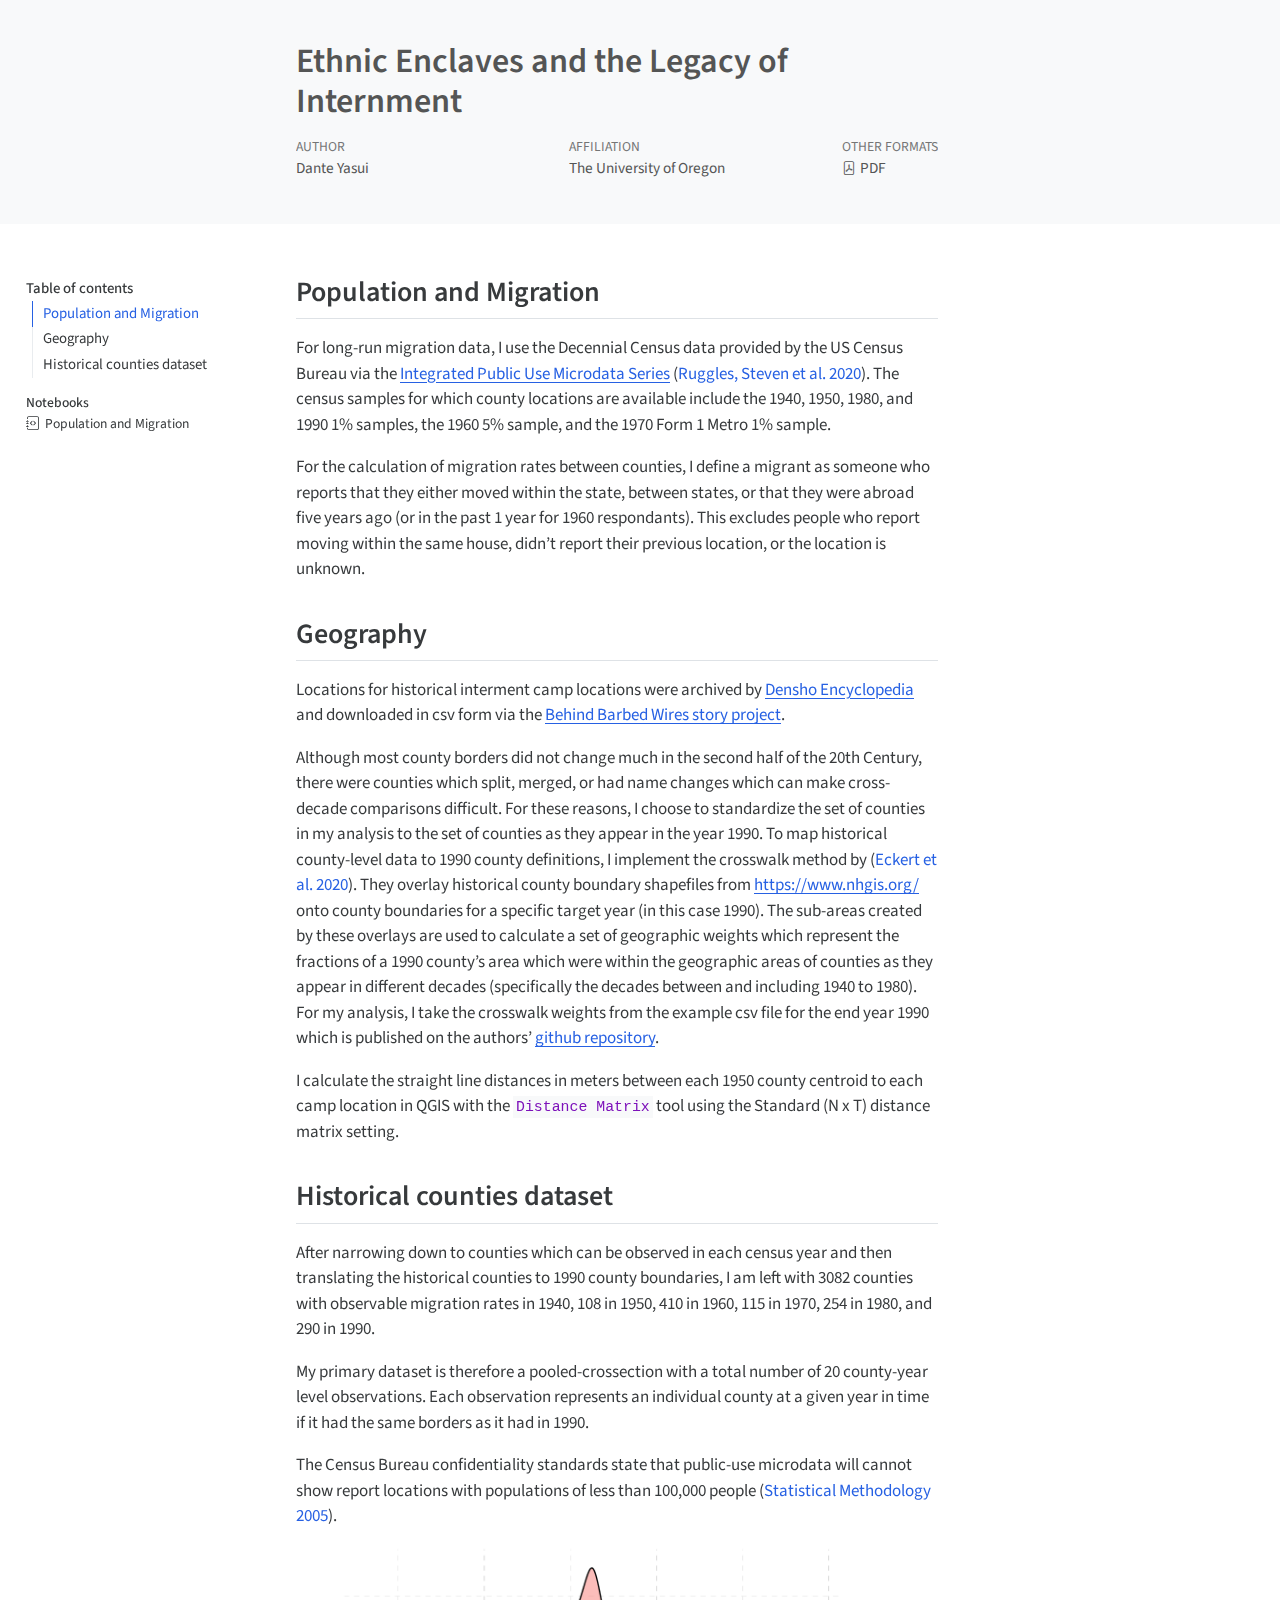
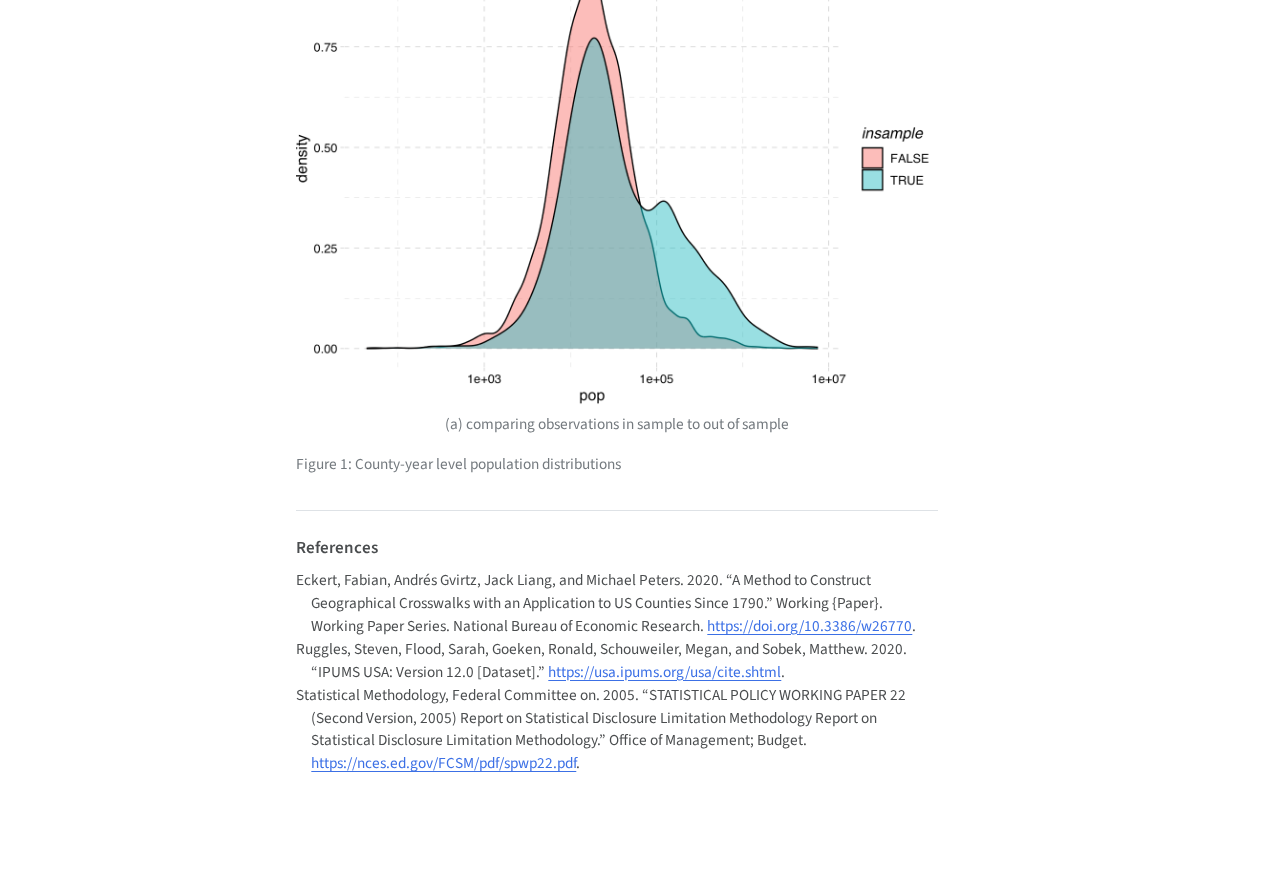
==== _manuscript/index.html @ 410478d3 "initial commit" ====
<!DOCTYPE html>
<html xmlns="http://www.w3.org/1999/xhtml" lang="en" xml:lang="en"><head>

<meta charset="utf-8">
<meta name="generator" content="quarto-1.5.43">

<meta name="viewport" content="width=device-width, initial-scale=1.0, user-scalable=yes">


<title>Ethnic Enclaves and the Legacy of Internment</title>
<style>
code{white-space: pre-wrap;}
span.smallcaps{font-variant: small-caps;}
div.columns{display: flex; gap: min(4vw, 1.5em);}
div.column{flex: auto; overflow-x: auto;}
div.hanging-indent{margin-left: 1.5em; text-indent: -1.5em;}
ul.task-list{list-style: none;}
ul.task-list li input[type="checkbox"] {
  width: 0.8em;
  margin: 0 0.8em 0.2em -1em; /* quarto-specific, see https://github.com/quarto-dev/quarto-cli/issues/4556 */ 
  vertical-align: middle;
}
/* CSS for citations */
div.csl-bib-body { }
div.csl-entry {
  clear: both;
  margin-bottom: 0em;
}
.hanging-indent div.csl-entry {
  margin-left:2em;
  text-indent:-2em;
}
div.csl-left-margin {
  min-width:2em;
  float:left;
}
div.csl-right-inline {
  margin-left:2em;
  padding-left:1em;
}
div.csl-indent {
  margin-left: 2em;
}</style>


<script src="site_libs/clipboard/clipboard.min.js"></script>
<script src="site_libs/quarto-html/quarto.js"></script>
<script src="site_libs/quarto-html/popper.min.js"></script>
<script src="site_libs/quarto-html/tippy.umd.min.js"></script>
<script src="site_libs/quarto-html/anchor.min.js"></script>
<link href="site_libs/quarto-html/tippy.css" rel="stylesheet">
<link href="site_libs/quarto-html/quarto-syntax-highlighting.css" rel="stylesheet" id="quarto-text-highlighting-styles">
<script src="site_libs/bootstrap/bootstrap.min.js"></script>
<link href="site_libs/bootstrap/bootstrap-icons.css" rel="stylesheet">
<link href="site_libs/bootstrap/bootstrap.min.css" rel="stylesheet" id="quarto-bootstrap" data-mode="light">
<script src="site_libs/quarto-contrib/glightbox/glightbox.min.js"></script>
<link href="site_libs/quarto-contrib/glightbox/glightbox.min.css" rel="stylesheet">
<link href="site_libs/quarto-contrib/glightbox/lightbox.css" rel="stylesheet">
<script async="" src="https://hypothes.is/embed.js"></script>
<script>
  window.document.addEventListener("DOMContentLoaded", function (_event) {
    document.body.classList.add('hypothesis-enabled');
  });
</script>


<meta name="citation_title" content="Ethnic Enclaves and the Legacy of Internment">
<meta name="citation_author" content="Dante Yasui">
<meta name="citation_language" content="en">
<meta name="citation_reference" content="citation_title=Zotero  Downloads;,citation_fulltext_html_url=https://www.zotero.org/download/;">
<meta name="citation_reference" content="citation_title=Do Ethnic Enclaves Impede Immigrants’ Integration? Evidence from a Quasi-experimental Social-interaction Approach;,citation_abstract=It is widely debated whether immigrants who live among co-ethnics are less willing to integrate into the host society. Exploiting the quasi-experimental guest worker placement across German regions during the 1960/70s as well as information on immigrants’ inter-ethnic contact networks and social activities, we are able to identify the causal effect of ethnic concentration on social integration. The exogenous placement of immigrants “switches off” observable and unobservable differences in the willingness or ability to integrate which have confounded previous studies. Evidence suggests that the presence of co-ethnics increases migrants’ interaction cost with natives and thus reduces the likelihood of integration.;,citation_author=Alexander M. Danzer;,citation_author=Firat Yaman;,citation_publication_date=2013;,citation_cover_date=2013;,citation_year=2013;,citation_fulltext_html_url=https://onlinelibrary.wiley.com/doi/abs/10.1111/roie.12038;,citation_issue=2;,citation_doi=10.1111/roie.12038;,citation_issn=1467-9396;,citation_volume=21;,citation_journal_title=Review of International Economics;">
<meta name="citation_reference" content="citation_title=Long‐Run Labor Market Effects of Japanese American Internment during World War II on Working‐Age Male Internees;,citation_abstract=In 1942, all Japanese were evacuated from the West Coast and incarcerated in internment camps. To investigate the long‐run economic consequences of this historic episode, I exploit the fact that Hawaiian Japanese were not subject to mass internment. I find that the labor market withdrawal induced by the internment reduced the annual earnings of males by as much as 9%–13% 25 years afterward. This is consistent with the predictions of an economic model that equates the labor market withdrawal induced by the internment with a loss of civilian labor market experience or a loss of advantageous job matches.;,citation_author=Aimee Chin;,citation_publication_date=2005-07;,citation_cover_date=2005-07;,citation_year=2005;,citation_fulltext_html_url=https://www.journals.uchicago.edu/doi/full/10.1086/430285;,citation_issue=3;,citation_doi=10.1086/430285;,citation_issn=0734-306X;,citation_volume=23;,citation_journal_title=Journal of Labor Economics;">
<meta name="citation_reference" content="citation_title=The Causal Effect of Place: Evidence from Japanese-American Internment;,citation_author=Daniel Shoag;,citation_author=Nicholas Carollo;,citation_publication_date=2016;,citation_cover_date=2016;,citation_year=2016;,citation_fulltext_html_url=https://www.ssrn.com/abstract=2798253;,citation_doi=10.2139/ssrn.2798253;,citation_issn=1556-5068;,citation_journal_title=SSRN Electronic Journal;">
<meta name="citation_reference" content="citation_title=Ethnic Enclaves and Immigrant Labor Market Outcomes: Quasi‐Experimental Evidence;,citation_abstract=I examine the effects of the ethnic enclave size on labor market outcomes of immigrants. I account for ability sorting into enclaves by exploiting a Danish spatial dispersal policy under which refugees were randomly dispersed across locations. First, I find strong evidence that refugees with unfavorable unobserved characteristics self‐select into ethnic enclaves. Second, a relative standard deviation increase in the ethnic enclave size increases annual earnings by 18% on average, irrespective of skill level. Third, further findings are consistent with the explanation that ethnic networks disseminate job information, which increases the job‐worker match quality and thereby the hourly wage rate.;,citation_author=Anna Piil Damm;,citation_publication_date=2009-04;,citation_cover_date=2009-04;,citation_year=2009;,citation_fulltext_html_url=https://www.journals.uchicago.edu/doi/full/10.1086/599336;,citation_issue=2;,citation_doi=10.1086/599336;,citation_issn=0734-306X;,citation_volume=27;,citation_journal_title=Journal of Labor Economics;">
<meta name="citation_reference" content="citation_title=’Whatever Is, Is Right’? Economic Institutions in Pre-Industrial Europe;,citation_author=Sheilagh Ogilvie;,citation_publication_date=2007;,citation_cover_date=2007;,citation_year=2007;,citation_fulltext_html_url=http://www.jstor.org/stable/4502149;,citation_issue=4;,citation_volume=60;,citation_journal_title=The Economic History Review, New Series;">
<meta name="citation_reference" content="citation_title=Does When You Die Depend on Where You Live? Evidence from Hurricane Katrina;,citation_abstract=We follow Medicare cohorts to estimate Hurricane Katrina’s long-run mortality effects on victims initially living in New Orleans. Including the initial shock, the hurricane improved eight-year survival by 2.07 percentage points. Migration to lower-mortality regions explains most of this survival increase. Those migrating to low-versus high-mortality regions look similar at baseline, but their subsequent mortality is 0.83–1.01 percentage points lower per percentage point reduction in local mortality, quantifying causal effects of place on mortality among this population. Migrants’ mortality is also lower in destinations with healthier behaviors and higher incomes but is unrelated to local medical spending and quality.;,citation_author=Tatyana Deryugina;,citation_author=David Molitor;,citation_publication_date=2020-11;,citation_cover_date=2020-11;,citation_year=2020;,citation_fulltext_html_url=https://www.aeaweb.org/articles?id=10.1257/aer.20181026;,citation_issue=11;,citation_doi=10.1257/aer.20181026;,citation_issn=0002-8282;,citation_volume=110;,citation_journal_title=American Economic Review;">
<meta name="citation_reference" content="citation_title=Imputing Missing Values in the US Census Bureau’s County Business Patterns;,citation_abstract=The County Business Patterns data published by the US Census Bureau track employment by county and industry from 1946 to the present. Two features of the data limit their usefulness to researchers: (1) employment for the majority of county-industry cells is suppressed to protect conﬁdentiality, and (2) industry classiﬁcations change over time. We address both issues. First, we develop a linear programming method that exploits the large set of adding-up constraints implicit in the hierarchical arrangement of the data to impute missing employment. Second, we provide concordances to map all data to a consistent set of industry codes. Finally, we construct a user-friendly, 1975 to 2016 county-level panel that classiﬁes industries according to a consistent set of 2012 NAICS codes in all years.;,citation_author=Fabian Eckert;,citation_author=Teresa C. Fort;,citation_author=Peter K. Schott;,citation_author=Natalie J. Yang;,citation_publication_date=2020-01;,citation_cover_date=2020-01;,citation_year=2020;,citation_fulltext_html_url=https://www.nber.org/papers/w26632;,citation_doi=10.3386/w26632;,citation_publisher=National Bureau of Economic Research;,citation_series_title=Working Paper Series;">
<meta name="citation_reference" content="citation_title=Leaving the Concentration Camps: Japanese American Resettlement in Utah and the Intermountain West;,citation_author=Sandra C. Taylor;,citation_publication_date=1991;,citation_cover_date=1991;,citation_year=1991;,citation_fulltext_html_url=https://www.jstor.org/stable/3640490;,citation_issue=2;,citation_doi=10.2307/3640490;,citation_issn=0030-8684;,citation_volume=60;,citation_journal_title=Pacific Historical Review;">
<meta name="citation_reference" content="citation_title=National Historical Geographic Information System: Version 17.0;,citation_abstract=The National Historical Geographic Information System (NHGIS) provides free online access to summary statistics and GIS boundary files for U.S. censuses and other nationwide surveys from 1790 through the present. GIS files include: counties and states since 1790, census tracts since 1910, metropolitan areas since 1950, place and county subdivision boundaries since 1980, place points since 1900, all standard census reporting areas since 1990, centers of population for four geographic levels since 2000, and SABINS school attendance areas for 2009-12. Summary tables from decennial censuses and the American Community Survey include county and state tables since 1790; census tract tables since 1910; and tables for all original census summary levels, down to census blocks, since 1970. Additional summary tables include County Business Patterns data (annual, 1970-2002), vital statistics for counties and states (births and deaths: annual, 1915-2007; marriages and divorces: selected years, 1867-2010), agricultural census data (1840-1950), religious bodies data (1850-1952), manufacturing census data (1840-1940), and 2010 census data for SABINS school attendance areas. NHGIS also includes time series tables providing comparable statistics from multiple source years with standardized categories and geography; geographic crosswalks summarizing associations between 1990-2020 census geographic units; environmental summaries describing climate characteristics by county and land cover by county and census tract; and privacy-protected demonstration data that link original 2010 census summary data with data derived from trial runs of the Census Bureau’s new 2020 Disclosure Avoidance System applied to 2010 Census responses. NHGIS data are available through an online access system and API and are offered free of charge to registered users at https://nhgis.org.;,citation_author=Steven Manson;,citation_author=Jonathan Schroeder;,citation_author=David Van Riper;,citation_author=Tracy Kugler;,citation_author=Steven Ruggles;,citation_publication_date=2022;,citation_cover_date=2022;,citation_year=2022;,citation_fulltext_html_url=https://www.nhgis.org/;,citation_doi=10.18128/D050.V17.0;,citation_publisher=Minneapolis, MN: IPUMS;">
<meta name="citation_reference" content="citation_title=Immigrating to Opportunity: Estimating the Effect of School Quality Using a Natural Experiment on Ethiopians in Israel*;,citation_abstract=In May 1991 fifteen thousand Ethiopian Jews were brought to Israel in an overnight airlift and sorted in a haphazard and essentially random fashion to absorption centers across the country. This quasi-random assignment produced a natural experiment whereby the initial schooling environment of Ethiopian children can be considered exogenous to their family background and parental decisions. We examine the extent to which the initial elementary school environment affected the high school outcomes of Ethiopian children, using administrative panel data on the educational career of each child in Israel through much of the 1990s. The results show that the early schooling environment has an important effect on high school dropout rates, repetition rates, and the passing rate on matriculation exams necessary to enter college. The results are robust to using alternative measures of the schooling environment and to the inclusion of community fixed effects, which suggests that aspects of the elementary school itself are important for high school success.;,citation_author=Eric D. Gould;,citation_author=Victor Lavy;,citation_author=M. Daniele Paserman;,citation_publication_date=2004-05;,citation_cover_date=2004-05;,citation_year=2004;,citation_fulltext_html_url=https://doi.org/10.1162/0033553041382193;,citation_issue=2;,citation_doi=10.1162/0033553041382193;,citation_issn=0033-5533;,citation_volume=119;,citation_journal_title=The Quarterly Journal of Economics;">
<meta name="citation_reference" content="citation_title=On the Economics and Politics of Refugee Migration;,citation_abstract=This paper provides a comprehensive analysis of refugee migration, with emphasis on the current refugee crisis. After first reviewing the institutional framework laid out by the Geneva Convention for Refugees, we demonstrate that, despite numerous attempts at developing a common European asylum policy, EU countries continue to differ widely in interpretation and implementation. We then describe key features of the current refugee crisis and document the overall magnitudes and types of refugee movements, illegal border crossings, and asylum applications to EU member states. We next turn to the economics of refugee migrations, contrasting economic and refugee migrants, discussing the trade-offs between long-term asylum and temporary protection, and highlighting the economic advantages of increasingly coordinating the different national asylum policies. Finally, we illustrate the economic integration of past refugee migrants to EU countries and conclude with several policy recommendations.;,citation_author=Christian Dustmann;,citation_author=Francesco Fasani;,citation_author=Tommaso Frattini;,citation_author=Luigi Minale;,citation_author=Uta Sch;,citation_publication_date=2016;,citation_cover_date=2016;,citation_year=2016;">
<meta name="citation_reference" content="citation_title=When the Saints Go Marching Out: Long-Term Outcomes for Student Evacuees from Hurricanes Katrina and Rita;,citation_abstract=I examine long-term academic performance and college going for students affected by Hurricanes Katrina and Rita. Students who are forced to switch schools due to the hurricanes experience sharp declines in test scores in the first year following the hurricanes. However, by the third and fourth years after the disaster, evacuees displaced from Orleans Parish see a 0.18 standard deviation improvement in scores. Gains are concentrated among students initially in the lowest quintiles of the test score distribution. Katrina evacuees do not show gains in college going relative to earlier cohorts from their same pre-hurricane high schools. (JEL I20, Q54, R23).;,citation_author=Bruce Sacerdote;,citation_publication_date=2012-01;,citation_cover_date=2012-01;,citation_year=2012;,citation_fulltext_html_url=https://www.aeaweb.org/articles?id=10.1257/app.4.1.109;,citation_issue=1;,citation_doi=10.1257/app.4.1.109;,citation_issn=1945-7782;,citation_volume=4;,citation_journal_title=American Economic Journal: Applied Economics;">
<meta name="citation_reference" content="citation_title=The economic integration of forced migrants: Evidence for post-war Germany;,citation_abstract=The flight and expulsion of Germans from Eastern Europe during and after World War II constitutes one of the largest forced population movements in history. We analyze the economic integration of these forced migrants and their offspring in West Germany. The empirical results suggest that even a quarter of a century after displacement, first generation migrants and native West Germans that were comparable before the war perform strikingly different. Migrants have substantially lower incomes and are less likely to own a house or to be self-employed. Displaced agricultural workers, however, have significantly higher incomes. This income gain can be explained by faster transitions out of low-paid agricultural work. Differences in the labor market performance of second generation migrants resemble those of the first generation. We also find that displacement considerably weakens the intergenerational transmission of human capital between fathers and children, especially at the lower tail of the skill distribution;,citation_author=Thomas K. Bauer;,citation_author=Sebastian Braun;,citation_author=Michael Kvasnicka;,citation_publication_date=2011;,citation_cover_date=2011;,citation_year=2011;,citation_isbn=978-3-86788-313-9;,citation_series_title=Ruhr economic papers;">
<meta name="citation_reference" content="citation_title=Productive Cities: Sorting, Selection, and Agglomeration;,citation_abstract=Large cities produce more output per capita than small cities. This higher productivity may occur because more talented individuals sort into large cities, because large cities select more productive entrepreneurs and firms, or because of agglomeration economies. We develop a model of systems of cities that combines all three elements and suggests interesting complementarities between them. The model can replicate stylized facts about sorting, agglomeration, and selection in cities. It also generates Zipf’s law for cities under empirically plausible parameter values. Finally, it provides a useful framework within which to reinterpret extant empirical evidence.;,citation_author=Kristian Behrens;,citation_author=Gilles Duranton;,citation_author=Frédéric Robert-Nicoud;,citation_publication_date=2014;,citation_cover_date=2014;,citation_year=2014;,citation_fulltext_html_url=https://www.jstor.org/stable/10.1086/675534;,citation_issue=3;,citation_doi=10.1086/675534;,citation_issn=0022-3808;,citation_volume=122;,citation_journal_title=Journal of Political Economy;">
<meta name="citation_reference" content="citation_title=Personal Justice Denied;,citation_abstract=Personal Justice Denied The following files link to pages from the publication, Personal Justice Denied.;,citation_author=Commission on Wartime Relocation;,citation_publication_date=1983;,citation_cover_date=1983;,citation_year=1983;,citation_fulltext_html_url=https://www.archives.gov/research/japanese-americans/justice-denied;">
<meta name="citation_reference" content="citation_title=Forced Displacement and Migrants’ Location Choices: Evidence from the Japanese-Canadian Experience during World War II;,citation_abstract=This paper examines whether a forced displacement of an ethnic group can lead to long-run changes to their spatial distribution and whether this shock can also lead to changes in where new migrants settle. I use the Canadian government’s internment of Japanese Canadians during World War II, as well as their post-war forced resettlement, as a natural experiment. I find that the policy led to dramatic resettlement patterns; areas where Japanese Canadians were removed from had far fewer Japanese Canadians after World War II, with this effect persisting for decades. Despite these displacement patterns, I find that both the pre-war and post-war settlement patterns drive where new Japanese migrants settle within Canada, suggesting that the disruption of the connections and networks formed by Japanese migrants before World War II were not fully dismantled by the Canadian government’s wartime policies. Reinforcing this mechanism, I show using Facebook’s social connectedness data that Japanese population shares from both 1931 and 1951 predict whether a Canadian region is more socially connected with Japan today. The results from this paper show that, despite Canada’s forced dispersal of its Japanese population across the country, networks and forces that connect regions to Japan and draw in new migrants continued to persist.;,citation_author=Jeff Chan;,citation_publication_date=2022-11;,citation_cover_date=2022-11;,citation_year=2022;,citation_fulltext_html_url=https://papers.ssrn.com/abstract=4285049;,citation_doi=10.2139/ssrn.4285049;">
<meta name="citation_reference" content="citation_title=Kenji or Kenneth? Pearl Harbor and Japanese-American assimilation;,citation_abstract=Do immigrants assimilate in response to an exogenous shock in anti-immigrant sentiment? I investigate this question by examining the Pearl Harbor bombing as a natural experiment. I generate an index for the Americanization of first names from the 1900–1930 censuses and merge this index with records from the universe of Japanese-American internees during WW2. Regression discontinuity in day-of-birth estimates suggest that Japanese Americans born in the days after Pearl Harbor had more Americanized first names relative to internees born in the days before December 7th, 1941. There is no discontinuity in socioeconomic variables, and a within-family analysis yields similar results.;,citation_author=Martin Saavedra;,citation_publication_date=2021-05;,citation_cover_date=2021-05;,citation_year=2021;,citation_fulltext_html_url=https://www.sciencedirect.com/science/article/pii/S0167268121001086;,citation_doi=10.1016/j.jebo.2021.03.014;,citation_issn=0167-2681;,citation_volume=185;,citation_journal_title=Journal of Economic Behavior &amp;amp;amp; Organization;">
<meta name="citation_reference" content="citation_title=Changing Neighborhood: Ethnic Enclaves and the Struggle for Social Justice;,citation_author=Michael Liu;,citation_author=Kim Geron;,citation_publication_date=2008;,citation_cover_date=2008;,citation_year=2008;,citation_fulltext_html_url=https://www.jstor.org/stable/29768486;,citation_issue=2 (112);,citation_issn=1043-1578;,citation_volume=35;,citation_journal_title=Social Justice;">
<meta name="citation_reference" content="citation_title=How Hurricanes Affect Wages and Employment in Local Labor Markets;,citation_abstract=This paper adopts a generalized-difference-in-difference (GDD) technique outlined in Ariel R. Belasen and Solomon W. Polachek (IZA Discussion Paper #2976) to examine the impact of hurricanes on the labor market. We find that earnings of the average worker in a Florida county rises over 4% within the first quarter of being hit by a major Category 4 or 5 hurricane relative to counties not hit, and rises about 1¼% for workers in Florida counties hit by less major Category 1-3 hurricanes. Concomitantly, employment falls between 1½ and 5% depending on hurricane strength. On the other hand, the effects of hurricanes on neighboring counties have the opposite effects, moving earnings down between 3 and 4% in the quarter the hurricane struck. To better examine the specific shocks, we also observe sectoral employment shifts. Finally, we conduct a time-series analysis and find that over time, there is somewhat of a cobweb with earnings and employment rising and falling each quarter over a two-year time period.;,citation_author=Ariel Belasen;,citation_author=Solomon Polachek;,citation_publication_date=2008-04;,citation_cover_date=2008-04;,citation_year=2008;,citation_doi=10.1257/aer.98.2.49;,citation_volume=98;,citation_journal_title=American Economic Review;">
<meta name="citation_reference" content="citation_title=Katrina’s Children: Evidence on the Structure of Peer Effects from Hurricane Evacuees;,citation_abstract=In 2005, Hurricanes Katrina and Rita forced many children to relocate across the Southeast. While schools quickly enrolled evacuees, families in receiving schools worried about the impacts on incumbent students. We find no effect, on average, of the inflow of evacuees on achievement in Houston. In Louisiana we find little impact on average and we reject linear-in-means models. Moreover, we find that student achievement improves with high achieving peers and worsens with low achieving peers. Finally, an increase in the inflow of evacuees raised incumbent absenteeism and disciplinary problems in Houston’s secondary schools.;,citation_author=Scott A. Imberman;,citation_author=Adriana D. Kugler;,citation_author=Bruce I. Sacerdote;,citation_publication_date=2012;,citation_cover_date=2012;,citation_year=2012;,citation_fulltext_html_url=https://www.jstor.org/stable/41724614;,citation_issue=5;,citation_issn=0002-8282;,citation_volume=102;,citation_journal_title=The American Economic Review;">
<meta name="citation_reference" content="citation_title=The Wage Impact of the Marielitos: A Reappraisal;,citation_abstract=This article brings a new perspective to the analysis of the wage effects of the Mariel boatlift crisis, in which an estimated 125,000 Cuban refugees migrated to Florida between April and October, 1980. The author revisits the question of wage impacts from such a supply shock, drawing on the cumulative insights of research on the economic impact of immigration. That literature shows that the wage impact must be measured by carefully matching the skills of the immigrants with those of the incumbent workforce. Given that at least 60% of the Marielitos were high school dropouts, this article specifically examines the wage impact for this low-skill group. This analysis overturns the prior finding that the Mariel boatlift did not affect Miami?s wage structure. The wage of high school dropouts in Miami dropped dramatically, by 10 to 30%, suggesting an elasticity of wages with respect to the number of workers between ?0.5 and ?1.5.;,citation_author=George J. Borjas;,citation_publication_date=2017-10;,citation_cover_date=2017-10;,citation_year=2017;,citation_fulltext_html_url=https://doi.org/10.1177/0019793917692945;,citation_issue=5;,citation_doi=10.1177/0019793917692945;,citation_issn=0019-7939;,citation_volume=70;,citation_journal_title=ILR Review;">
<meta name="citation_reference" content="citation_title=IPUMS USA: Version 12.0 [dataset];,citation_author=Ruggles, Steven;,citation_author=Flood, Sarah;,citation_author=Goeken, Ronald;,citation_author=Schouweiler, Megan;,citation_author=Sobek, Matthew;,citation_publication_date=2020;,citation_cover_date=2020;,citation_year=2020;,citation_fulltext_html_url=https://usa.ipums.org/usa/cite.shtml;">
<meta name="citation_reference" content="citation_title=Final Report, Japanese Evacuation from the West Coast, 1942;,citation_author=DeWitt, John L.;,citation_publication_date=1943;,citation_cover_date=1943;,citation_year=1943;,citation_fulltext_html_url=http://resource.nlm.nih.gov/01130040R;">
<meta name="citation_reference" content="citation_title=Human Capital Investment and the Internment of Japanese Americans during WWII: A Public Choice Approach;,citation_abstract=On February 19, 1942, U.S. President Roosevelt signed Executive Order 9066, which gave final approval to the relocation of Japanese and Japanese-American citizens from the west coast to the interior of the country (Chin, 2005; Caudill and Hill, 1995). The order was signed amid the hysteria following Japan’s late 1941 attack on Pearl Harbor. In the process of the internment, many Japanese Americans lost their farms and property. This paper seeks to determine what effect the internment and resulting loss of property had on human capital investments made by Japanese Americans. Economic theory suggests that when returns on other types of capital diminish or become riskier, individuals substitute away from investments in those types of capital and towards investments in human capital. Using large datasets constructed from the 1966 Japanese-American Research Project and the 1960 U.S. Census, empirical results are consistent with the hypothesis that the internment led to increased investments in human capital by Japanese Americans.;,citation_author=Steven B Caudill;,citation_author=Franklin G Mixon;,citation_publication_date=2012;,citation_cover_date=2012;,citation_year=2012;">
<meta name="citation_reference" content="citation_title=Early Childhood Conditions and Mortality: Evidence from Japanese American Internment;,citation_abstract=Using War Relocation Authority records linked to the Social Security Death Index, I investigate whether the internment of Japanese Americans during WWII affected the life spans of male internees who were incarcerated during early childhood. Using un-interned Japanese Hawaiians as a control group, difference-in-differences estimates suggest that internees incarcerated within the first four years of life died approximately two years earlier. Furthermore, the internees from low socioeconomic status families and internees incarcerated in cold climates drive almost the entire effect. Additionally, NCHS cause-of-death data suggest that early childhood incarceration increased the incidence of circulatory diseases by 7 percentage points. Data on Chinese Americans suggest that the identifying assumption is satisfied.;,citation_author=Martin Hugo Saavedra;,citation_publication_date=2013-08;,citation_cover_date=2013-08;,citation_year=2013;,citation_fulltext_html_url=https://papers.ssrn.com/abstract=1932111;,citation_doi=10.2139/ssrn.1932111;">
<meta name="citation_reference" content="citation_title=Japanese American wages, 1940–1990;,citation_abstract=This dissertation examines the evolution of Japanese American males’ wages relative to those of their white, native-born counterparts. The age-adjusted ratio of their average wages was less than 65% in 1940 and had risen to just over 100% in 1990. Five main questions are addressed: (1) Why were the wages of Japanese Americans so low in 1940 and 1950? (2) How did their relative wages rise so rapidly afterwards? (3) What role did the internment play in the wage gaps from 1950 to 1980? (4) Did internment effects vary by internees’ age at the time of their incarceration? (5) How unique is the Japanese experience in the U.S. labor market? This dissertation finds that large portions of the significant Japanese-white wage gaps before 1980 cannot be explained by differences in measurable characteristics such as years of schooling and experience. The large gaps immediately before and after World War II were due, in large part, to intense discrimination directed at Japanese Americans. As this discrimination abated over time, the wage gap narrowed. The long run effects of internment, including the loss of human capital embodied in three years exclusion from the labor force, adversely affected wages of adolescent internees until at least 1960 and adult internees as late as 1970, contributing to the aggregate wage gap. The evolution of Japanese American wages is shown to be somewhat similar to that of Chinese Americans but different from that of Mexican Americans. The Chinese-white wage gap in 1940 was similar to that for Japanese Americans, also due to the impacts of discriminatory laws and policies directed against them. Although a small wage gap persists, it is attributable to a steady flow of recent immigrants who have not yet assimilated into the U.S. labor market. Recently, U.S.-born Chinese men have had labor market outcomes strikingly similar to those of Japanese men. The Mexican-white wage gap widened throughout the period studied, but most of these gaps are explained by differences in years of schooling.;,citation_author=Molly Malloy Cooper;,citation_fulltext_html_url=https://www.proquest.com/docview/305318361/abstract/D5E3CE614E3F4A60PQ/1;,citation_dissertation_institution=The Ohio State University;">
<meta name="citation_reference" content="citation_title=Consequences of Forced Migration: A Survey of Recent Findings;,citation_abstract=Forced migration as a consequence of wars, civil conflicts, or natural disasters may have consequences different from those of voluntary migration. Recent work has highlighted the consequences of forced migration on receiving populations, on migrants themselves and on sending populations. We document findings from recent work, on education and other economic outcomes, but also on political outcomes. We summarize key lessons and point to gaps in the literature.;,citation_author=Sascha O. Becker;,citation_author=Andreas Ferrara;,citation_publication_date=2018;,citation_cover_date=2018;,citation_year=2018;,citation_fulltext_html_url=https://www.openicpsr.org/openicpsr/project/108422/version/V1/view;,citation_doi=10.3886/E108422V1;,citation_publisher=ICPSR - Interuniversity Consortium for Political; Social Research;">
<meta name="citation_reference" content="citation_title=Confinement and Ethnicity;,citation_abstract=Confinement and Ethnicity documents in unprecedented detail the various facilities in which persons of Japanese descent living in the western United States were confined during World War II: the fifteen �assembly centers� run by the U.S. Army�s Wartime Civil Control Administration, the ten �relocation centers� created by the War Relocation Authority, and the internment camps, penitentiaries, and other sites under the jurisdiction of the Justice and War Departments. Originally published as a report of the Western Archeological and Conservation Center of the National Park Service, it is now reissued in a corrected edition, with a new Foreword by Tetsuden Kashima, associate professor of American ethnic studies at the University of Washington. Based on archival research, field visits, and interviews with former residents, Confinement and Ethnicity provides an overview of the architectural remnants, archeological features, and artifacts remaining at the various sites. Included are numerous maps, diagrams, charts, and photographs. Historic images of the sites and their inhabitants – including several by Dorothea Lange and Ansel Adams – are combined with photographs of present-day settings, showing concrete foundations, fence posts, inmate-constructed drainage ditches, and foundations and parts of buildings, as well as inscriptions in Japanese and English written or scratched on walls and rocks. The result is a unique and poignant treasure house of information for former residents and their descendants, for Asian American and World War II historians, and for anyone interested in the facts about what the authors call these �sites of shame.�;,citation_author=JEFFERY F. BURTON;,citation_author=MARY M. FARRELL;,citation_author=FLORENCE B. LORD;,citation_author=RICHARD W. LORD;,citation_author=Eleanor Roosevelt;,citation_author=Ronald J. Beckwith;,citation_author=Irene J. Cohen;,citation_publication_date=2002;,citation_cover_date=2002;,citation_year=2002;,citation_fulltext_html_url=http://www.jstor.org/stable/j.ctvcwnv2x;,citation_isbn=978-0-295-98156-7;">
<meta name="citation_reference" content="citation_title=Historical Census;,citation_fulltext_html_url=https://ebp-projects.isr.umich.edu/NCRN/histcensus.html;">
<meta name="citation_reference" content="citation_title=Displacement, Diversity, and Mobility: Career Impacts of Japanese American Internment;,citation_abstract=In 1942 more than 110,000 persons of Japanese origin living on the U.S. West Coast were forcibly sent away to ten internment camps for one to three years. This paper studies how internees’ careers were affected in the long run. Combining Census data, camp records, and survey data, I develop a predictor of a person’s internment status based on Census observables. Using a difference-in-differences framework, I find that internment had long-run positive effects on earnings. The evidence is consistent with mechanisms related to increased mobility due to re-optimization of occupation and location choices, possibly facilitated by camps’ high economic diversity.;,citation_author=Jaime Arellano-Bover;,citation_publication_date=2022-03;,citation_cover_date=2022-03;,citation_year=2022;,citation_fulltext_html_url=https://www.cambridge.org/core/journals/journal-of-economic-history/article/displacement-diversity-and-mobility-career-impacts-of-japanese-american-internment/F63443DE6FA168C2D6708D31D91258AC;,citation_issue=1;,citation_doi=10.1017/S0022050721000565;,citation_issn=0022-0507, 1471-6372;,citation_volume=82;,citation_journal_title=The Journal of Economic History;">
<meta name="citation_reference" content="citation_title=Selective Immigration and Ethnic Economic Achievement: Japanese Americans before World War II;,citation_abstract=This article examines the determinants of Japanese immigrant economic achievement in the continental United States before World War II. Japanese immigrants to the United States were a select group in terms of their occupational background and education relative to the Japanese population as a whole because of the restrictions imposed on Japanese immigration by both the Japanese and U.S. governments. Furthermore, the selective nature of Japanese immigration contributed to the economic achievement of Japanese Americans before World War II, when their occupational position underwent a dramatic improvement. This finding differs from the standard cultural explanation of ethnic economic achievement.;,citation_author=Masao Suzuki;,citation_publication_date=2002-07;,citation_cover_date=2002-07;,citation_year=2002;,citation_fulltext_html_url=https://www.sciencedirect.com/science/article/pii/S0014498302907850;,citation_issue=3;,citation_doi=10.1006/exeh.2002.0785;,citation_issn=0014-4983;,citation_volume=39;,citation_journal_title=Explorations in Economic History;">
<meta name="citation_reference" content="citation_title=Location, Location, Location;,citation_abstract=We use longitudinal data from the LEHD to study the causal effect of location on earnings. We specify a model for log earnings that includes worker effects and fixed effects for different commuting zones (CZs) fully interacted with industry, allowing us to capture potential impacts of local specialization. Building on recent work on firm-specific wage setting, we show that a simple additive model provides a good approximation to observed changes in log earnings when people move across CZ’s and/or industries, though it takes a couple of quarters for migrants to fully realize the gains of a move. We also show that the earnings premiums for different CZ-industry pairs are nearly separable in industry and CZ, with statistically significant but very small interaction effects. Consistent with recent research from France, Spain and Germany, we find that two thirds of the variation in observed wage premiums for working in different CZs is attributable to skill-based sorting. Using separately estimated models for high and low education workers, we find that the locational premiums for the two groups are very similar. The degree of assortative matching across CZs is much larger for college-educated workers, however, leading to a positive correlation between measured returns to skill and CZ average wages or CZ size that is almost entirely due to sorting on unobserved skills within the college workforce.;,citation_author=David Card;,citation_author=Jesse Rothstein;,citation_author=Moises Yi;,citation_publication_date=2021-10;,citation_cover_date=2021-10;,citation_year=2021;,citation_fulltext_html_url=https://econpapers.repec.org/paper/cenwpaper/21-32.htm;,citation_technical_report_institution=U.S. Census Bureau, Center for Economic Studies;">
<meta name="citation_reference" content="citation_title=School quality and educational attainment: Japanese American internment as a natural experiment;,citation_abstract=In 1942, the United States incarcerated all Japanese Americans on the West Coast, including children, in internment camps. Using non-West Coast Japanese Americans and non-Japanese Asians as control groups, I estimate the effect of attending a War Relocation Authority school on educational attainment. Non-linear difference-in-differences estimates suggest that attending school within the internment camps decreased the probability of receiving a post-collegiate education by approximately 4 to 5 percentage points and decreased the probability of receiving a college degree by between 2 and 7 percentage points. I find some evidence that attending a WRA school may have decreased the returns to education as well. By using un-incarcerated birth cohorts and races, placebo tests find no evidence that the identifying assumptions are violated.;,citation_author=Martin Saavedra;,citation_publication_date=2015-07;,citation_cover_date=2015-07;,citation_year=2015;,citation_fulltext_html_url=https://www.sciencedirect.com/science/article/pii/S0014498315000145;,citation_doi=10.1016/j.eeh.2015.02.001;,citation_issn=0014-4983;,citation_volume=57;,citation_journal_title=Explorations in Economic History;">
<meta name="citation_reference" content="citation_title=Long-Term Neighborhood Effects on Low-Income Families: Evidence from Moving to Opportunity;,citation_abstract=We examine long-term neighborhood effects on low-income families using data from the Moving to Opportunity (MTO) randomized housing-mobility experiment. This experiment offered to some public-housing families but not to others the chance to move to less-disadvantaged neighborhoods. We show that ten to 15 years after baseline, MTO: (i) improves adult physical and mental health; (ii) has no detectable effect on economic outcomes or youth schooling or physical health; and (iii) has mixed results by gender on other youth outcomes, with girls doing better on some measures and boys doing worse. Despite the somewhat mixed pattern of impacts on traditional behavioral outcomes, MTO moves substantially improve adult subjective well-being.;,citation_author=Jens Ludwig;,citation_author=Greg J. Duncan;,citation_author=Lisa A. Gennetian;,citation_author=Lawrence F. Katz;,citation_author=Ronald C. Kessler;,citation_author=Jeffrey R. Kling;,citation_author=Lisa Sanbonmatsu;,citation_publication_date=2013-05;,citation_cover_date=2013-05;,citation_year=2013;,citation_fulltext_html_url=https://www.aeaweb.org/articles?id=10.1257/aer.103.3.226;,citation_issue=3;,citation_doi=10.1257/aer.103.3.226;,citation_issn=0002-8282;,citation_volume=103;,citation_journal_title=American Economic Review;">
<meta name="citation_reference" content="citation_title=The Effects of Exposure to Better Neighborhoods on Children: New Evidence from the Moving to Opportunity Experiment;,citation_abstract=The Moving to Opportunity (MTO) experiment offered randomly selected families housing vouchers to move from high-poverty housing projects to lower-poverty neighborhoods. We analyze MTO’s impacts on children’s long-term outcomes using tax data. We find that moving to a lower-poverty neighborhood when young (before age 13) increases college attendance and earnings and reduces single parenthood rates. Moving as an adolescent has slightly negative impacts, perhaps because of disruption effects. The decline in the gains from moving with the age when children move suggests that the duration of exposure to better environments during childhood is an important determinant of children’s long-term outcomes. (JEL I31, I38, J13, R23, R38);,citation_author=Raj Chetty;,citation_author=Nathaniel Hendren;,citation_author=Lawrence F. Katz;,citation_publication_date=2016-04;,citation_cover_date=2016-04;,citation_year=2016;,citation_fulltext_html_url=https://www.aeaweb.org/articles?id=10.1257/aer.20150572;,citation_issue=4;,citation_doi=10.1257/aer.20150572;,citation_issn=0002-8282;,citation_volume=106;,citation_journal_title=American Economic Review;">
<meta name="citation_reference" content="citation_title=Moved to Opportunity: The Long-Run Effects of Public Housing Demolition on Children;,citation_abstract=This paper provides new evidence on the effects of moving out of disadvantaged neighborhoods on the long-run outcomes of children. I study public housing demolitions in Chicago, which forced low-income households to relocate to less disadvantaged neighborhoods using housing vouchers. Specifically, I compare young adult outcomes of displaced children to their peers who lived in nearby public housing that was not demolished. Displaced children are more likely to be employed and earn more in young adulthood. I also find that displaced children have fewer violent crime arrests. Children displaced at young ages have lower high school dropout rates. (JEL H75, I38, J13, R23, R38);,citation_author=Eric Chyn;,citation_publication_date=2018-10;,citation_cover_date=2018-10;,citation_year=2018;,citation_fulltext_html_url=https://pubs.aeaweb.org/doi/10.1257/aer.20161352;,citation_issue=10;,citation_doi=10.1257/aer.20161352;,citation_issn=0002-8282;,citation_volume=108;,citation_journal_title=American Economic Review;">
<meta name="citation_reference" content="citation_title=Cities and Skills;,citation_abstract=Workers in cities earn 33% more than their nonurban counterparts. A large amount of evidence suggests that this premium is not just the result of higher ability workers living in cities, which means that cities make workers more productive. Evidence on migrants and the cross effect between urban status and experience implies that a significant fraction of the urban wage premium accrues to workers over time and stays with them when they leave cities. Therefore, a portion of the urban wage premium is a wage growth, not a wage level, effect. This evidence suggests that cities speed the accumulation of human capital.;,citation_author=Edward L. Glaeser;,citation_author=David C. Maré;,citation_publication_date=2001-04;,citation_cover_date=2001-04;,citation_year=2001;,citation_fulltext_html_url=https://www.journals.uchicago.edu/doi/full/10.1086/319563;,citation_issue=2;,citation_doi=10.1086/319563;,citation_issn=0734-306X;,citation_volume=19;,citation_journal_title=Journal of Labor Economics;">
<meta name="citation_reference" content="citation_title=The Effect of Expected Income on Individual Migration Decisions;,citation_abstract=This paper develops a tractable econometric model of optimal migration, focusing on expected income as the main economic influence on migration. The model improves on previous work in two respects: it covers optimal sequences of location decisions (rather than a single once-for-all choice) and it allows for many alternative location choices. The model is estimated using panel data from the National Longitudinal Survey of Youth on white males with a high-school education. Our main conclusion is that interstate migration decisions are influenced to a substantial extent by income prospects. The results suggest that the link between income and migration decisions is driven both by geographic differences in mean wages and by a tendency to move in search of a better locational match when the income realization in the current location is unfavorable.;,citation_author=John Kennan;,citation_author=James R. Walker;,citation_publication_date=2011;,citation_cover_date=2011;,citation_year=2011;,citation_fulltext_html_url=https://onlinelibrary.wiley.com/doi/abs/10.3982/ECTA4657;,citation_issue=1;,citation_doi=10.3982/ECTA4657;,citation_issn=1468-0262;,citation_volume=79;,citation_journal_title=Econometrica;">
<meta name="citation_reference" content="citation_title=Automated Linking of Historical Data;,citation_abstract=The recent digitization of complete count census data is an extraordinary opportunity for social scientists to create large longitudinal datasets by linking individuals from one census to another or from other sources to the census. We evaluate different automated methods for record linkage, performing a series of comparisons across methods and against hand linking. We have three main findings that lead us to conclude that automated methods perform well. First, a number of automated methods generate very low (less than 5 percent) false positive rates. The automated methods trace out a frontier illustrating the trade-off between the false positive rate and the (true) match rate. Relative to more conservative automated algorithms, humans tend to link more observations but at a cost of higher rates of false positives. Second, when human linkers and algorithms use the same linking variables, there is relatively little disagreement between them. Third, across a number of plausible analyses, coefficient estimates and parameters of interest are very similar when using linked samples based on each of the different automated methods. We provide code and Stata commands to implement the various automated methods.;,citation_author=Ran Abramitzky;,citation_author=Leah Boustan;,citation_author=Katherine Eriksson;,citation_author=James Feigenbaum;,citation_author=Santiago Pérez;,citation_publication_date=2021-09;,citation_cover_date=2021-09;,citation_year=2021;,citation_fulltext_html_url=https://www.aeaweb.org/articles?id=10.1257/jel.20201599;,citation_issue=3;,citation_doi=10.1257/jel.20201599;,citation_issn=0022-0515;,citation_volume=59;,citation_journal_title=Journal of Economic Literature;">
<meta name="citation_reference" content="citation_title=Ethnic Enclaves and the Economic Success of Immigrants—Evidence from a Natural Experiment*;,citation_abstract=Recent immigrants tend to locate in ethnic “enclaves” within metropolitan areas. The economic consequence of living in such enclaves is still an unresolved issue. We use data from an immigrant policy initiative in Sweden, when government authorities distributed refugee immigrants across locales in a way that we argue is exogenous. This policy initiative provides a unique natural experiment, which allows us to estimate the causal effect on labor market outcomes of living in enclaves. We find substantive evidence of sorting across locations. When sorting is taken into account, living in enclaves improves labor market outcomes for less skilled immigrants: the earnings gain associated with a standard deviation increase in ethnic concentration is 13 percent. Furthermore, the quality of the enclave seems to matter. Members of high-income ethnic groups gain more from living in an enclave than members of low-income ethnic groups.;,citation_author=Per-Anders Edin;,citation_author=Peter Fredriksson;,citation_author=Olof Åslund;,citation_publication_date=2003-02;,citation_cover_date=2003-02;,citation_year=2003;,citation_fulltext_html_url=https://doi.org/10.1162/00335530360535225;,citation_issue=1;,citation_doi=10.1162/00335530360535225;,citation_issn=0033-5533;,citation_volume=118;,citation_journal_title=The Quarterly Journal of Economics;">
<meta name="citation_reference" content="citation_title=Star Wars: The Empirics Strike Back;,citation_abstract=Using 50,000 tests published in the AER, JPE, and QJE, we identify a residual in the distribution of tests that cannot be explained solely by journals favoring rejection of the null hypothesis. We observe a two-humped camel shape with missing p-values between 0.25 and 0.10 that can be retrieved just after the 0.05 threshold and represent 10–20 percent of marginally rejected tests. Our interpretation is that researchers inflate the value of just-rejected tests by choosing &amp;amp;amp;quot;significant&amp;quot; specifications. We propose a method to measure this residual and describe how it varies by article and author characteristics.;,citation_author=Abel Brodeur;,citation_author=Mathias Lé;,citation_author=Marc Sangnier;,citation_author=Yanos Zylberberg;,citation_publication_date=2016;,citation_cover_date=2016;,citation_year=2016;,citation_fulltext_html_url=https://www.jstor.org/stable/24739069;,citation_issue=1;,citation_issn=1945-7782;,citation_volume=8;,citation_journal_title=American Economic Journal: Applied Economics;">
<meta name="citation_reference" content="citation_title=Ethnic enclaves and immigrant economic integration;,citation_abstract=High-quality enclave networks encourage labor market success for newly arriving immigrants;,citation_author=Simone Chakraborty Schüller;,citation_publication_date=2022-03;,citation_cover_date=2022-03;,citation_year=2022;,citation_fulltext_html_url=https://wol.iza.org/articles/ethnic-enclaves-and-immigrant-economic-integration/long;,citation_doi=10.15185/izawol.287;,citation_journal_title=IZA World of Labor;">
<meta name="citation_reference" content="citation_title=Spatial segregation and urban structure;,citation_abstract=In this paper, we develop a model of spatial segregation mediated by competitive land prices. Agents of two groups consume city land and benefit from social interactions. Because of cultural or ethnic differences, intragroup interactions are more frequent than intergroup ones. When group sizes differ, population groups sort into distinct neighborhoods. We characterize two- and three-district urban structures. For high population ratios or strong intergroup interactions, only a three-district city exists. In other cases, multiplicity of equilibria arises. Both groups generally rank these equilibria differently. However, when group sizes are similar, all individuals agree on which spatial equilibrium is best.;,citation_author=Pascal Mossay;,citation_author=Pierre Picard;,citation_publication_date=2019;,citation_cover_date=2019;,citation_year=2019;,citation_fulltext_html_url=https://onlinelibrary.wiley.com/doi/abs/10.1111/jors.12442;,citation_issue=3;,citation_doi=10.1111/jors.12442;,citation_issn=1467-9787;,citation_volume=59;,citation_journal_title=Journal of Regional Science;">
<meta name="citation_reference" content="citation_title=Don’t stand so close to me: The urban impact of immigration;,citation_abstract=We examine the impact of immigration on segregation patterns and housing prices in urban areas. We develop a spatial equilibrium model that shows how the effect of an immigrant inflow in a district affects local housing prices through changes in how natives perceive the quality of their local amenities and how this influences their mobility. Predictions of the model are tested by using a novel dataset on housing prices and population variables at the district level for a sample of 20 large Italian cities. To address endogeneity problems, we adopt an instrumental variable strategy which uses historical enclaves of immigrants across districts to predict current settlements. We find that immigration raises average house prices at the city level, while it reduces price growth in the district affected by the inflow vis-à-vis the rest of the city. We provide evidence that this pattern is driven by native-flight from immigrant-dense districts towards other areas of the same city. These findings are consistent with a negative effect of immigrants on native’s perceived local amenities.;,citation_author=Antonio Accetturo;,citation_author=Francesco Manaresi;,citation_author=Sauro Mocetti;,citation_author=Elisabetta Olivieri;,citation_publication_date=2014-03;,citation_cover_date=2014-03;,citation_year=2014;,citation_fulltext_html_url=https://www.sciencedirect.com/science/article/pii/S0166046214000039;,citation_doi=10.1016/j.regsciurbeco.2014.01.001;,citation_issn=0166-0462;,citation_volume=45;,citation_journal_title=Regional Science and Urban Economics;">
<meta name="citation_reference" content="citation_title=Dynamic models of segregation†;,citation_author=Thomas C. Schelling;,citation_publication_date=1971-07;,citation_cover_date=1971-07;,citation_year=1971;,citation_fulltext_html_url=http://www.tandfonline.com/doi/abs/10.1080/0022250X.1971.9989794;,citation_issue=2;,citation_doi=10.1080/0022250X.1971.9989794;,citation_issn=0022-250X, 1545-5874;,citation_volume=1;,citation_journal_title=The Journal of Mathematical Sociology;">
<meta name="citation_reference" content="citation_title=Spatial housing economics: A survey;,citation_abstract=This introduction to the virtual special issue surveys the development of spatial housing economics from its roots in neoclassical theory, through more recent developments in social interactions modelling, and touching on the role of institutions, path dependence and economic history. The survey also points to some of the more promising future directions for the subject that are beginning to appear in the literature. The survey covers elements of hedonic models, spatial econometrics, neighbourhood models, housing market areas, housing supply, models of segregation, migration, housing tenure, subnational house price modelling including the so-called ripple effect, and agent-based models. Possible future directions are set in the context of a selection of recent papers that have appeared in Urban Studies. Nevertheless, there are still important gaps in the literature that merit further attention, arising at least partly from emerging policy problems. These include more research on housing and biodiversity, the relationship between housing and civil unrest, the effects of changing age distributions – notably housing for the elderly – and the impact of different international institutional structures. Methodologically, developments in Big Data provide an exciting framework for future work.;,citation_author=Geoffrey Meen;,citation_publication_date=2016-08;,citation_cover_date=2016-08;,citation_year=2016;,citation_fulltext_html_url=http://journals.sagepub.com/doi/10.1177/0042098016642962;,citation_issue=10;,citation_doi=10.1177/0042098016642962;,citation_issn=0042-0980, 1360-063X;,citation_volume=53;,citation_journal_title=Urban Studies;">
<meta name="citation_reference" content="citation_title=Looking for multiple equilibria when geography matters: German city growth and the WWII shock;,citation_abstract=Based on the methodology of Davis and Weinstein, we look for multiple equilibria in German city growth. By taking the bombing of Germany during WWII as an example of a large, temporary shock, we analyze whether German city growth is characterized by multiple equilibria. In doing so, we allow for spatial interdependencies between cities. The main findings are twofold. First, multiple equilibria are present in German city growth. Our evidence supports a model with two stable equilibria. Second, the inclusion of geography matters. The evidence for multiple equilibria is weaker when spatial interdependencies are not taken into account.;,citation_author=Maarten Bosker;,citation_author=Steven Brakman;,citation_author=Harry Garretsen;,citation_author=Marc Schramm;,citation_publication_date=2007-01;,citation_cover_date=2007-01;,citation_year=2007;,citation_fulltext_html_url=https://www.sciencedirect.com/science/article/pii/S0094119006000714;,citation_issue=1;,citation_doi=10.1016/j.jue.2006.07.001;,citation_issn=0094-1190;,citation_volume=61;,citation_journal_title=Journal of Urban Economics;">
<meta name="citation_reference" content="citation_title=Tipping and the Dynamics of Segregation*;,citation_abstract=Schelling (“Dynamic Models of Segregation,” Journal of Mathematical Sociology 1 (1971), 143–186) showed that extreme segregation can arise from social interactions in white preferences: once the minority share in a neighborhood exceeds a “tipping point,” all the whites leave. We use regression discontinuity methods and Census tract data from 1970 through 2000 to test for discontinuities in the dynamics of neighborhood racial composition. We find strong evidence that white population flows exhibit tipping-like behavior in most cities, with a distribution of tipping points ranging from 5% to 20% minority share. Tipping is prevalent both in the suburbs and near existing minority enclaves. In contrast to white population flows, there is little evidence of nonlinearities in rents or housing prices around the tipping point. Tipping points are higher in cities where whites have more tolerant racial attitudes.;,citation_author=David Card;,citation_author=Alexandre Mas;,citation_author=Jesse Rothstein;,citation_publication_date=2008-02;,citation_cover_date=2008-02;,citation_year=2008;,citation_fulltext_html_url=https://doi.org/10.1162/qjec.2008.123.1.177;,citation_issue=1;,citation_doi=10.1162/qjec.2008.123.1.177;,citation_issn=0033-5533;,citation_volume=123;,citation_journal_title=The Quarterly Journal of Economics;">
<meta name="citation_reference" content="citation_title=The Determinants and Welfare Implications of US Workers’ Diverging Location Choices by Skill: 1980-2000;,citation_abstract=From 1980 to 2000, the rise in the US college/high school graduate wage gap coincided with increased geographic sorting as college graduates concentrated in high wage, high rent cities. This paper estimates a structural spatial equilibrium model to determine causes and welfare consequences of this increased skill sorting. While local labor demand changes fundamentally caused the increased skill sorting, it was further fueled by endogenous increases in amenities within higher skill cities. Changes in cities’ wages, rents, and endogenous amenities increased inequality between high school and college graduates by more than suggested by the increase in the college wage gap alone. (JEL D31, I26, J24, J31, J61, R23);,citation_author=Rebecca Diamond;,citation_publication_date=2016-03;,citation_cover_date=2016-03;,citation_year=2016;,citation_fulltext_html_url=https://www.aeaweb.org/articles?id=10.1257/aer.20131706;,citation_issue=3;,citation_doi=10.1257/aer.20131706;,citation_issn=0002-8282;,citation_volume=106;,citation_journal_title=American Economic Review;">
<meta name="citation_reference" content="citation_title=Can You Move to Opportunity? Evidence from the Great Migration;,citation_abstract=This paper shows that racial composition shocks during the Great Migration (1940–1970) reduced the gains from growing up in the northern United States for Black families and can explain 27 percent of the region’s racial upward mobility gap today. I identify northern Black share increases by interacting pre-1940 Black migrants’ location choices with predicted southern county out-migration. Locational changes, not negative selection of families, explain lower upward mobility, with persistent segregation and increased crime and policing as plausible mechanisms. The case of the Great Migration provides a more nuanced view of moving to opportunity when destination reactions are taken into account.;,citation_author=Ellora Derenoncourt;,citation_publication_date=2022-02;,citation_cover_date=2022-02;,citation_year=2022;,citation_fulltext_html_url=https://www.aeaweb.org/articles?id=10.1257/aer.20200002;,citation_issue=2;,citation_doi=10.1257/aer.20200002;,citation_issn=0002-8282;,citation_volume=112;,citation_journal_title=American Economic Review;">
<meta name="citation_reference" content="citation_title=Creating Moves to Opportunity: Experimental Evidence on Barriers to Neighborhood Choice;,citation_abstract=Low-income families in the United States tend to live in neighborhoods that offer limited opportunities for upward income mobility. One potential explanation for this pattern is that families prefer such neighborhoods for other reasons, such as affordability or proximity to family and jobs. An alternative explanation is that they do not move to high-opportunity areas because of a lack of information or barriers that prevent them from making such moves. We test between these explanations using a two- phase randomized controlled trial with housing voucher recipients in Seattle and King County. We first provided a bundle of resources to facilitate moves to high-upward-mobility neighborhoods: information about high-opportunity areas, short-term financial assistance, customized assistance during the housing search process, and connections to landlords. This bundled intervention increased the fraction of families who moved to high-upward-mobility areas from 15% in the control group to 53% in the treatment group. To understand the mechanisms underlying this effect, we ran a second phase with three arms: (1) information about high-opportunity areas and financial assistance only; (2) reduced support services in addition to information and financial assistance; and (3) full support services, as in the original bundled intervention. The full services had five times as large a treatment effect as the information and financial incentives treatment and three times as large an effect as the reduced support intervention, showing that high-intensity, customized support enables moves to opportunity. Interviews with randomly selected families reveal that the program succeeded by relaxing families’ bandwidth constraints and addressing their specific needs, from identifying suitable units to providing emotional support to brokering with landlords. Families induced to move to higher opportunity areas tend to stay in their new neighborhoods in subsequent years and report higher levels of neighborhood satisfaction after moving. Our findings imply that many low-income families do not have a strong preference to stay in low-opportunity areas and that barriers in the housing search process are a central driver of residential segregation by income.;,citation_author=Peter Bergman;,citation_author=Raj Chetty;,citation_author=Stefanie DeLuca;,citation_author=Nathaniel Hendren;,citation_author=Lawrence F. Katz;,citation_author=Christopher Palmer;,citation_publication_date=2019-08;,citation_cover_date=2019-08;,citation_year=2019;,citation_fulltext_html_url=https://www.nber.org/papers/w26164;,citation_doi=10.3386/w26164;,citation_publisher=National Bureau of Economic Research;,citation_series_title=Working Paper Series;">
<meta name="citation_reference" content="citation_title=Non-Random Exposure to Exogenous Shocks: Theory and Applications;,citation_abstract=We develop new tools for estimating the causal effects of treatments or instruments that combine multiple sources of variation according to a known formula. Examples include treatments capturing spillovers in social and transportation networks, simulated instruments for policy eligibility, and shift-share instruments. We show how exogenous shocks to some, but not all, determinants of such variables can be leveraged while avoiding omitted variables bias. Our solution involves specifying counterfactual shocks that may as well have been realized and adjusting for a summary measure of non-randomness in shock exposure: the average treatment (or instrument) across such counterfactuals. We further show how to use shock counterfactuals for valid finite-sample inference, and characterize the valid instruments that are asymptotically efficient. We apply this framework to address bias when estimating employment effects of market access growth from Chinese high-speed rail construction, and to boost power when estimating coverage effects of expanded Medicaid eligibility.;,citation_author=Kirill Borusyak;,citation_author=Peter Hull;,citation_publication_date=2020-09;,citation_cover_date=2020-09;,citation_year=2020;,citation_fulltext_html_url=https://www.nber.org/papers/w27845;,citation_doi=10.3386/w27845;,citation_publisher=National Bureau of Economic Research;,citation_series_title=Working Paper Series;">
<meta name="citation_reference" content="citation_title=Intergenerational Mobility of Immigrants in the US over Two Centuries;,citation_abstract=Using millions of father-son pairs spanning more than 100 years of US history, we find that children of immigrants from nearly every sending country have higher rates of upward mobility than children of the US-born. Immigrants’ advantage is similar historically and today despite dramatic shifts in sending countries and US immigration policy. In the past, this advantage can be explained by immigrants moving to areas with better prospects for their children and by “under-placement” of the first generation in the income distribution. These findings are consistent with the “American Dream” view that even poorer immigrants can improve their children’s prospects.;,citation_author=Ran Abramitzky;,citation_author=Leah Platt Boustan;,citation_author=Elisa Jácome;,citation_author=Santiago Pérez;,citation_publication_date=2021-02;,citation_cover_date=2021-02;,citation_year=2021;,citation_fulltext_html_url=https://www.aeaweb.org/articles?id=10.1257/aer.20191586;,citation_issue=2;,citation_doi=10.3386/w26408;,citation_volume=111;,citation_journal_title=American Economic Review;">
<meta name="citation_reference" content="citation_title=Leaving the Enclave: Historical Evidence on Immigrant Mobility from the Industrial Removal Office;,citation_abstract=We study a program that funded 39,000 Jewish households in New York City to leave enclave neighborhoods circa 1910. Compared to their neighbors with the same occupation and income score at baseline, program participants earned 4 percent more ten years after removal, and these gains persisted to the next generation. Men who left enclaves also married spouses with less Jewish names, but they did not choose less Jewish names for their children. Gains were largest for men who spent more years outside of an enclave. Our results suggest that leaving ethnic neighborhoods could facilitate economic advancement and assimilation into the broader society, but might make it more difficult to retain cultural identity.;,citation_author=Ran Abramitzky;,citation_author=Leah Boustan;,citation_author=Dylan Connor;,citation_publication_date=2020;,citation_cover_date=2020;,citation_year=2020;,citation_fulltext_html_url=https://www.nber.org/papers/w27372;,citation_doi=10.3386/w27372;,citation_volume=(forthcoming);,citation_journal_title=Journal of Economic History;">
<meta name="citation_reference" content="citation_title=Peers, Neighborhoods, and Immigrant Student Achievement: Evidence from a Placement Policy;,citation_abstract=We examine to what extent immigrant school performance is affected by the characteristics of the neighborhoods that they grow up in. We address this issue using a refugee placement policy that provides exogenous variation in the initial place of residence in Sweden. The main result is that school performance is increasing in the number of highly educated adults sharing the subject’s ethnicity. A standard deviation increase in the fraction of high-educated in the assigned neighborhood raises compulsory school GPA by 0.8 percentile ranks. Particularly for disadvantaged groups, there are also long-run effects on educational attainment. (JEL I21, J15, R23);,citation_author=Olof Åslund;,citation_author=Per-Anders Edin;,citation_author=Peter Fredriksson;,citation_author=Hans Grönqvist;,citation_publication_date=2011-04;,citation_cover_date=2011-04;,citation_year=2011;,citation_fulltext_html_url=https://www.aeaweb.org/articles?id=10.1257/app.3.2.67;,citation_issue=2;,citation_doi=10.1257/app.3.2.67;,citation_issn=1945-7782;,citation_volume=3;,citation_journal_title=American Economic Journal: Applied Economics;">
<meta name="citation_reference" content="citation_title=Unity in Diversity? How Intergroup Contact Can Foster Nation Building;,citation_abstract=We use a population resettlement program in Indonesia to identify long-run effects of intergroup contact on national integration. In the 1980s, the government relocated two million ethnically diverse migrants into hundreds of new communities. We find greater integration in fractionalized communities with many small groups, as measured by national language use at home, intermarriage, and children’s name choices. However, in polarized communities with a few large groups, ethnic attachment increases and integration declines. Residential segregation dampens these effects. Social capital, public goods, and ethnic conflict follow similar patterns. Overall, our findings highlight the importance of localized contact in shaping identity.;,citation_author=Samuel Bazzi;,citation_author=Arya Gaduh;,citation_author=Alexander D. Rothenberg;,citation_author=Maisy Wong;,citation_publication_date=2019-11;,citation_cover_date=2019-11;,citation_year=2019;,citation_fulltext_html_url=https://www.aeaweb.org/articles?id=10.1257/aer.20180174;,citation_issue=11;,citation_doi=10.1257/aer.20180174;,citation_issn=0002-8282;,citation_volume=109;,citation_journal_title=American Economic Review;">
<meta name="citation_reference" content="citation_title=Please call me John: Name choice and the assimilation of immigrants in the United States, 1900–1930;,citation_abstract=The majority of immigrants to the United States at the beginning of the 20th century adopted American first names. In this paper we study the economic determinants of name choice, by relating the propensity of immigrants to carry an American first name to the local concentration of their compatriots and local labor market conditions. We find that high concentrations of immigrants of a given nationality discouraged members of that nationality from taking American names, in particular for more recent arrivals. In contrast, labor market conditions for immigrants do not seem to be associated with more frequent name changes among immigrants.;,citation_author=Pedro Carneiro;,citation_author=Sokbae Lee;,citation_author=Hugo Reis;,citation_publication_date=2020-01;,citation_cover_date=2020-01;,citation_year=2020;,citation_fulltext_html_url=https://www.sciencedirect.com/science/article/pii/S0927537119301149;,citation_doi=10.1016/j.labeco.2019.101778;,citation_issn=0927-5371;,citation_volume=62;,citation_journal_title=Labour Economics;">
<meta name="citation_reference" content="citation_title=The Impact of the Mariel Boatlift on the Miami Labor Market;,citation_author=David Card;,citation_journal_title=INDUSTRIAL AND LABOR RELATIONS REVIEW;">
<meta name="citation_reference" content="citation_title=Immigrant locations and native residential preferences: Emerging ghettos or new communities?;,citation_abstract=Strong political movements voicing opposition to immigration are on the upswing. Does such potential antagonism translate into residential dynamics? We study whether natives fled from immigrant areas in reaction to the largest and fastest migration shock in the OECD. The inflow–causing the population of Spain to grow by 10% between 1998 and 2008–represented a largely new phenomenon, the size of which had not been factored into previous expectations, thereby providing quasi-experimental sources of variance. Our results show that immigrant inflows caused mild native displacement from denser, established neighborhoods, but also more real estate development in these areas. In parallel, both natives and immigrants were collocating in booming suburban communities, resulting in no changes to overall measures of ethnic segregation. In light of the results, we argue that whenever ethnic-minority arrivals spur the creation of new neighborhoods, conventional empirical methods overstate the degree of native flight.;,citation_author=Jesús Fernández-Huertas Moraga;,citation_author=Ada Ferrer-i-Carbonell;,citation_author=Albert Saiz;,citation_publication_date=2019-07;,citation_cover_date=2019-07;,citation_year=2019;,citation_fulltext_html_url=https://www.sciencedirect.com/science/article/pii/S0094119019300476;,citation_doi=10.1016/j.jue.2019.06.002;,citation_issn=0094-1190;,citation_volume=112;,citation_journal_title=Journal of Urban Economics;">
<meta name="citation_reference" content="citation_title=The Gift of Moving: Intergenerational Consequences of a Mobility Shock;,citation_abstract=We exploit a volcanic “experiment” to study the costs and beneﬁts of geographic mobility. In our experiment, a third of the houses in a town were covered by lava. People living in these houses were much more likely to move away permanently. For the dependents in a household (children), our estimates suggest that being induced to move by the “lava shock” dramatically raised lifetime earnings and education. While large, these estimates come with a substantial amount of statistical uncertainty. The beneﬁts of moving were very unequally distributed across generations: the household heads (parents) were made slightly worse off by the shock. These results suggest large barriers to moving for the children, which imply that labour does not ﬂow to locations where it earns the highest returns. The large gains from moving for the young are surprising in light of the fact that the town affected by our volcanic experiment was (and is) a relatively high income town. We interpret our ﬁndings as evidence of the importance of comparative advantage: the gains to moving may be very large for those badly matched to the location they happened to be born in, even if differences in average income are small.;,citation_author=Emi Nakamura;,citation_author=Jósef Sigurdsson;,citation_author=Jón Steinsson;,citation_publication_date=2022-05;,citation_cover_date=2022-05;,citation_year=2022;,citation_fulltext_html_url=https://academic.oup.com/restud/article/89/3/1557/6372705;,citation_issue=3;,citation_doi=10.1093/restud/rdab062;,citation_issn=0034-6527, 1467-937X;,citation_volume=89;,citation_journal_title=The Review of Economic Studies;">
<meta name="citation_reference" content="citation_title=The economic effect of immigration policies: Analyzing and simulating the U.S. case;,citation_author=Andri Chassamboulli;,citation_author=Giovanni Peri;,citation_publication_date=2020-05;,citation_cover_date=2020-05;,citation_year=2020;,citation_fulltext_html_url=https://linkinghub.elsevier.com/retrieve/pii/S016518892030066X;,citation_doi=10.1016/j.jedc.2020.103898;,citation_issn=01651889;,citation_volume=114;,citation_journal_title=Journal of Economic Dynamics and Control;">
<meta name="citation_reference" content="citation_title=When are ghettos bad? Lessons from immigrant segregation in the United States;,citation_abstract=Recent studies provide conflicting evidence on the connection between ethnic or racial neighborhood segregation and outcomes. Some studies find that residence in an enclave is beneficial, some reach the opposite conclusion, and still others imply that any relationship is small. One hypothesis is that studies differ because the impact of segregation varies across groups, perhaps because its impact is more benign for better-educated groups. This paper presents new evidence on this hypothesis using data on first-generation immigrants in the United States. We confront the endogenous selection into residential enclaves and find that selection into enclave neighborhoods is on balance negative. Correcting for this selection produces positive mean effects of segregation, and a positive correlation between group average human capital and the impact of segregation.;,citation_author=David M. Cutler;,citation_author=Edward L. Glaeser;,citation_author=Jacob L. Vigdor;,citation_publication_date=2008-05;,citation_cover_date=2008-05;,citation_year=2008;,citation_fulltext_html_url=https://www.sciencedirect.com/science/article/pii/S0094119007000940;,citation_issue=3;,citation_doi=10.1016/j.jue.2007.08.003;,citation_issn=0094-1190;,citation_volume=63;,citation_journal_title=Journal of Urban Economics;">
<meta name="citation_reference" content="citation_title=Immigrant Enclaves and Ethnic Communities in New York and Los Angeles;,citation_abstract=The predominant post–1965 immigrant groups have established distinctive settlement areas in many American cities and suburbs. These areas are generally understood in terms of an “immigrant enclave” model in which ethnic neighborhoods in central cities serve relatively impoverished new arrivals as a potential base for eventual spatial assimilation with the white majority. This model, and the “ethnic community “ model, are evaluated here. In the ethnic community model, segregated settlement can result from group preferences even when spatial assimilation is otherwise feasible. Analysis of the residential patterns of the largest immigrant groups in New York and Los Angeles shows that most ethnic neighborhoods can be interpreted as immigrant enclaves. In some cases, however, living in ethnic neighborhoods is unrelated to economic constraints, indicating a positive preference for such areas. Suburban residence does not necessarily imply living outside of ethnic neighborhoods. Indeed, for several groups the suburban enclave provides an alternative to assimilation—it is an ethnic community in a relatively high-status setting.;,citation_author=John R. Logan;,citation_author=Richard D. Alba;,citation_author=Wenquan Zhang;,citation_publication_date=2002-04;,citation_cover_date=2002-04;,citation_year=2002;,citation_fulltext_html_url=https://doi.org/10.1177/000312240206700207;,citation_issue=2;,citation_doi=10.1177/000312240206700207;,citation_issn=0003-1224;,citation_volume=67;,citation_journal_title=American Sociological Review;">
<meta name="citation_reference" content="citation_title=Segregation and internal mobility of Syrian refugees in Turkey: Evidence from mobile phone data;,citation_abstract=We use mobile phone usage data to measure the extent of segregation of Syrian refugees in Turkey, and analyze its role in their internal mobility patterns. We construct a range of dissimilarity and normalized isolation indices using the hourly phone call volume of refugees and natives. The richness of the data allows us to compute the indices across different provinces and over time. Segregation levels show high variation across the country, with significantly lower levels of segregation in provinces with a higher share of refugees. Refugee mobility across provinces over time appears to be negatively correlated with segregation at destination, while native mobility is not. Based on data from Istanbul, segregation does not influence intra-province mobility. This is possibly due to the differences in segregation indices across the hours of the day, suggesting that residential segregation is higher than labor market segregation.;,citation_author=Simone Bertoli;,citation_author=Caglar Ozden;,citation_author=Michael Packard;,citation_publication_date=2021-09;,citation_cover_date=2021-09;,citation_year=2021;,citation_fulltext_html_url=https://www.sciencedirect.com/science/article/pii/S0304387821000791;,citation_doi=10.1016/j.jdeveco.2021.102704;,citation_issn=0304-3878;,citation_volume=152;,citation_journal_title=Journal of Development Economics;">
<meta name="citation_reference" content="citation_title=Modeling individual-level heterogeneity in racial residential segregation;,citation_abstract=We investigate the dynamic relationship between residential choices of individuals and resulting long-term aggregate segregation patterns, allowing for feedback effects of macrolevel neighborhood conditions on residential choices. We reinterpret past survey data on whites’ attitudes about desired neighborhoods as revealing large heterogeneity in whites’ tolerance of black neighbors. Through agent-based modeling, we improve on a previous model of residential racial segregation by introducing individual-level heterogeneity in racial tolerance. Our model predicts, in the long run, a lower level of residential racial segregation than would be true with homogeneous racial tolerance. Further analysis shows that whites’ tolerance of black neighbors is closely associated with their overall racial attitudes toward blacks.;,citation_author=Yu Xie;,citation_author=Xiang Zhou;,citation_publication_date=2012-07;,citation_cover_date=2012-07;,citation_year=2012;,citation_fulltext_html_url=https://www.pnas.org/doi/full/10.1073/pnas.1202218109;,citation_issue=29;,citation_doi=10.1073/pnas.1202218109;,citation_volume=109;,citation_journal_title=Proceedings of the National Academy of Sciences;">
<meta name="citation_reference" content="citation_title=Understanding Migration Responses to Local Shocks;,citation_abstract=We examine how to interpret estimates from a commonly used migration regression relating changes in local population to exogenous local labor demand shocks. Using a simple model of local labor markets with mobility costs, we find that most conclusions drawn from migration regression estimates are likely to be substantially misleading. Intuitively, the conventional migration regression is misspecified due to the bilateral nature of location choices. Workers choose where to live based not only on the shock to their current location, but also on the shocks to potential alternative locations, which are omitted from the regression. Analytical results and simulations based on Brazilian data show that conventional migration regression estimates are inaccurate for the local population effects of either shocks to individual locations or all observed shocks taken together and often substantially understate the amount of worker reallocation driven by observed shocks. These problems are particularly acute when workers face industry switching costs in addition to geographic mobility costs. Simple alternative approaches leveraging the model’s structure exhibit far better performance.;,citation_author=Kirill Borusyak;,citation_author=Rafael Dix-Carneiro;,citation_author=Brian Kovak;,citation_publication_date=2022;,citation_cover_date=2022;,citation_year=2022;,citation_fulltext_html_url=https://www.ssrn.com/abstract=4086847;,citation_doi=10.2139/ssrn.4086847;,citation_issn=1556-5068;,citation_journal_title=SSRN Electronic Journal;">
<meta name="citation_reference" content="citation_title=The Evacuated People A Quantitative Description;,citation_author=J. A. Krug;,citation_author=D. S. Meyer;,citation_publication_date=1946;,citation_cover_date=1946;,citation_year=1946;,citation_fulltext_html_url=https://www.internmentarchives.com/showdoc.php?docid=00002&amp;amp;amp;search_id=148883&amp;pagenum=1;">
<meta name="citation_reference" content="citation_title=A Method to Construct Geographical Crosswalks with an Application to US Counties since 1790;,citation_abstract=Empirical researchers often have to map data provided for a &amp;amp;amp;quot;reporting&amp;quot; spatial unit, say counties in 1900, to a &quot;reference&quot; one, say, counties in 2010. We discuss a general method to create such crosswalks: computing the share of the area of each reporting unit nested in a given reference unit. Using these shares, data can be re-aggregated from the reporting to the reference units. We apply the method to construct a crosswalk for US county-level data since 1790 to present-day counties or commuting zones. We also provide the code to generate other crosswalks given maps of reporting and reference units.;,citation_author=Fabian Eckert;,citation_author=Andrés Gvirtz;,citation_author=Jack Liang;,citation_author=Michael Peters;,citation_publication_date=2020-02;,citation_cover_date=2020-02;,citation_year=2020;,citation_fulltext_html_url=https://www.nber.org/papers/w26770;,citation_doi=10.3386/w26770;,citation_publisher=National Bureau of Economic Research;,citation_series_title=Working Paper Series;">
<meta name="citation_reference" content="citation_title=STATISTICAL POLICY WORKING PAPER 22 (second version, 2005) report on statistical disclosure limitation methodology report on statistical disclosure limitation methodology;,citation_abstract=The Report on Statistical Disclosure Limitation Methodology, Statistical Policy Working Paper 22, discusses both tables and microdata and describes current practices of the principal Federal statistical agencies. The original report includes a tutorial, guidelines, and recommendations for good practice; recommendations for further research; and an annotated bibliography. In 2004, the Confidentiality and Data Access Committee (CDAC) revised Statistical Policy Working Paper 22 to include research and new methodologies that were developed over the past ten years, and to reflect current agency practices. The annotated bibliography was partially updated.;,citation_author=Federal Committee Statistical Methodology;,citation_publication_date=2005-12;,citation_cover_date=2005-12;,citation_year=2005;,citation_fulltext_html_url=https://nces.ed.gov/FCSM/pdf/spwp22.pdf;,citation_publisher=Office of Management; Budget;">
</head>

<body>

<header id="title-block-header" class="quarto-title-block default toc-left page-columns page-full">
  <div class="quarto-title-banner page-columns page-full">
    <div class="quarto-title column-body">
      <h1 class="title">Ethnic Enclaves and the Legacy of Internment</h1>
          </div>

    
    <div class="quarto-title-meta-container">
      <div class="quarto-title-meta-column-start">
            <div class="quarto-title-meta-author">
          <div class="quarto-title-meta-heading">Author</div>
          <div class="quarto-title-meta-heading">Affiliation</div>
          
                <div class="quarto-title-meta-contents">
            <p class="author">Dante Yasui </p>
          </div>
                <div class="quarto-title-meta-contents">
                    <p class="affiliation">
                        The University of Oregon
                      </p>
                  </div>
                    </div>
        
        <div class="quarto-title-meta">

                      
          
                
              </div>
      </div>
      <div class="quarto-title-meta-column-end quarto-other-formats-target">
      <div class="quarto-alternate-formats"><div class="quarto-title-meta-heading">Other Formats</div><div class="quarto-title-meta-contents"><p><a href="main.pdf"><i class="bi bi-file-pdf"></i>PDF</a></p></div></div></div>
    </div>



    <div class="quarto-other-links-text-target">
    </div>  </div>
</header><div id="quarto-content" class="page-columns page-rows-contents page-layout-article toc-left">
<div id="quarto-sidebar-toc-left" class="sidebar toc-left">
  <nav id="TOC" role="doc-toc" class="toc-active">
    <h2 id="toc-title">Table of contents</h2>
   
  <ul>
  <li><a href="#population-and-migration" id="toc-population-and-migration" class="nav-link active" data-scroll-target="#population-and-migration">Population and Migration</a></li>
  <li><a href="#geography" id="toc-geography" class="nav-link" data-scroll-target="#geography">Geography</a></li>
  <li><a href="#historical-counties-dataset" id="toc-historical-counties-dataset" class="nav-link" data-scroll-target="#historical-counties-dataset">Historical counties dataset</a></li>
  </ul>
<div class="quarto-alternate-notebooks"><h2>Notebooks</h2><ul><li><a href="sections/Data-preview.html"><i class="bi bi-journal-code"></i>Population and Migration</a></li></ul></div></nav>
</div>
<div id="quarto-margin-sidebar" class="sidebar margin-sidebar zindex-bottom">
</div>
<main class="content quarto-banner-title-block" id="quarto-document-content">



  


<section id="population-and-migration" class="level2">
<h2 class="anchored" data-anchor-id="population-and-migration">Population and Migration</h2>
<p>For long-run migration data, I use the Decennial Census data provided by the US Census Bureau via the <a href="https://usa.ipums.org/usa/index.shtml">Integrated Public Use Microdata Series</a> <span class="citation" data-cites="ruggles_steven_ipums_2020">(<a href="#ref-ruggles_steven_ipums_2020" role="doc-biblioref">Ruggles, Steven et al. 2020</a>)</span>. The census samples for which county locations are available include the 1940, 1950, 1980, and 1990 1% samples, the 1960 5% sample, and the 1970 Form 1 Metro 1% sample.</p>
<p>For the calculation of migration rates between counties, I define a migrant as someone who reports that they either moved within the state, between states, or that they were abroad five years ago (or in the past 1 year for 1960 respondants). This excludes people who report moving within the same house, didn’t report their previous location, or the location is unknown.</p>
</section>
<section id="geography" class="level2">
<h2 class="anchored" data-anchor-id="geography">Geography</h2>
<p>Locations for historical interment camp locations were archived by <a href="http://encyclopedia.densho.org/War_Relocation_Authority/#Planning_the_Camps">Densho Encyclopedia</a> and downloaded in csv form via the <a href="https://www.arcgis.com/home/item.html?id=69183af8d45d4f46a9dc4eba99440891">Behind Barbed Wires story project</a>.</p>
<!-- I also use 1950 county boundaries derived from 2008 TIGER/line files -->
<!-- dowloaded from [https://www.nhgis.org/data-availability#gis-files](NHGIS) -->
<!-- [@manson_steven_national_2022]. -->
<p>Although most county borders did not change much in the second half of the 20th Century, there were counties which split, merged, or had name changes which can make cross-decade comparisons difficult. For these reasons, I choose to standardize the set of counties in my analysis to the set of counties as they appear in the year 1990. To map historical county-level data to 1990 county definitions, I implement the crosswalk method by <span class="citation" data-cites="eckert_method_2020">(<a href="#ref-eckert_method_2020" role="doc-biblioref">Eckert et al. 2020</a>)</span>. They overlay historical county boundary shapefiles from <a href="NHGIS">https://www.nhgis.org/</a> onto county boundaries for a specific target year (in this case 1990). The sub-areas created by these overlays are used to calculate a set of geographic weights which represent the fractions of a 1990 county’s area which were within the geographic areas of counties as they appear in different decades (specifically the decades between and including 1940 to 1980). For my analysis, I take the crosswalk weights from the example csv file for the end year 1990 which is published on the authors’ <a href="https://github.com/liang-jack-a/EGLP_Crosswalk/tree/master">github repository</a>.</p>
<p>I calculate the straight line distances in meters between each 1950 county centroid to each camp location in QGIS with the <code>Distance Matrix</code> tool using the Standard (N x T) distance matrix setting.</p>
</section>
<section id="historical-counties-dataset" class="level2">
<h2 class="anchored" data-anchor-id="historical-counties-dataset">Historical counties dataset</h2>
<p>After narrowing down to counties which can be observed in each census year and then translating the historical counties to 1990 county boundaries, I am left with 3082 counties with observable migration rates in 1940, 108 in 1950, 410 in 1960, 115 in 1970, 254 in 1980, and 290 in 1990.</p>
<p>My primary dataset is therefore a pooled-crossection with a total number of 20 county-year level observations. Each observation represents an individual county at a given year in time if it had the same borders as it had in 1990.</p>
<p>The Census Bureau confidentiality standards state that public-use microdata will cannot show report locations with populations of less than 100,000 people <span class="citation" data-cites="federal_committee_on_statistical_methodology_statistical_2005">(<a href="#ref-federal_committee_on_statistical_methodology_statistical_2005" role="doc-biblioref">Statistical Methodology 2005</a>)</span>.</p>
<div class="cell">
<div id="fig-comparesamplepops" class="cell quarto-float quarto-figure quarto-figure-center anchored">
<figure class="quarto-float quarto-float-fig figure">
<div aria-describedby="fig-comparesamplepops-caption-0ceaefa1-69ba-4598-a22c-09a6ac19f8ca">
<div class="cell-output-display">
<div id="fig-comparesamplepops" class="quarto-float quarto-figure quarto-figure-center anchored">
<figure class="quarto-float quarto-subfloat-fig figure">
<div aria-describedby="fig-comparesamplepops-caption-0ceaefa1-69ba-4598-a22c-09a6ac19f8ca">
<a href="main_files/figure-html/fig-comparesamplepops-1.png" class="lightbox" data-gallery="fig-comparesamplepops" title="Figure&nbsp;1&nbsp;(a): comparing observations in sample to out of sample"><img src="main_files/figure-html/fig-comparesamplepops-1.png" class="img-fluid figure-img" data-ref-parent="fig-comparesamplepops" width="672"></a>
</div>
<figcaption class="quarto-float-caption-bottom quarto-subfloat-caption quarto-subfloat-fig" id="fig-comparesamplepops-caption-0ceaefa1-69ba-4598-a22c-09a6ac19f8ca">
(a) comparing observations in sample to out of sample
</figcaption>
</figure>
</div>
</div>
</div>
<figcaption class="quarto-float-caption-bottom quarto-float-caption quarto-float-fig" id="fig-comparesamplepops-caption-0ceaefa1-69ba-4598-a22c-09a6ac19f8ca">
Figure&nbsp;1: County-year level population distributions
</figcaption>
</figure>
</div>
</div>

</section>

<div id="quarto-appendix" class="default"><section class="quarto-appendix-contents" role="doc-bibliography" id="quarto-bibliography"><h2 class="anchored quarto-appendix-heading">References</h2><div id="refs" class="references csl-bib-body hanging-indent" data-entry-spacing="0" role="list">
<div id="ref-eckert_method_2020" class="csl-entry" role="listitem">
Eckert, Fabian, Andrés Gvirtz, Jack Liang, and Michael Peters. 2020. <span>“A <span>Method</span> to <span>Construct</span> <span>Geographical</span> <span>Crosswalks</span> with an <span>Application</span> to <span>US</span> <span>Counties</span> Since 1790.”</span> Working {Paper}. Working <span>Paper</span> <span>Series</span>. National Bureau of Economic Research. <a href="https://doi.org/10.3386/w26770">https://doi.org/10.3386/w26770</a>.
</div>
<div id="ref-ruggles_steven_ipums_2020" class="csl-entry" role="listitem">
Ruggles, Steven, Flood, Sarah, Goeken, Ronald, Schouweiler, Megan, and Sobek, Matthew. 2020. <span>“<span>IPUMS</span> <span>USA</span>: <span>Version</span> 12.0 [Dataset].”</span> <a href="https://usa.ipums.org/usa/cite.shtml">https://usa.ipums.org/usa/cite.shtml</a>.
</div>
<div id="ref-federal_committee_on_statistical_methodology_statistical_2005" class="csl-entry" role="listitem">
Statistical Methodology, Federal Committee on. 2005. <span>“STATISTICAL POLICY WORKING PAPER 22 (Second Version, 2005) Report on Statistical Disclosure Limitation Methodology Report on Statistical Disclosure Limitation Methodology.”</span> Office of Management; Budget. <a href="https://nces.ed.gov/FCSM/pdf/spwp22.pdf">https://nces.ed.gov/FCSM/pdf/spwp22.pdf</a>.
</div>
</div></section></div></main>
<!-- /main column -->
<script id="quarto-html-after-body" type="application/javascript">
window.document.addEventListener("DOMContentLoaded", function (event) {
  const toggleBodyColorMode = (bsSheetEl) => {
    const mode = bsSheetEl.getAttribute("data-mode");
    const bodyEl = window.document.querySelector("body");
    if (mode === "dark") {
      bodyEl.classList.add("quarto-dark");
      bodyEl.classList.remove("quarto-light");
    } else {
      bodyEl.classList.add("quarto-light");
      bodyEl.classList.remove("quarto-dark");
    }
  }
  const toggleBodyColorPrimary = () => {
    const bsSheetEl = window.document.querySelector("link#quarto-bootstrap");
    if (bsSheetEl) {
      toggleBodyColorMode(bsSheetEl);
    }
  }
  toggleBodyColorPrimary();  
  const icon = "";
  const anchorJS = new window.AnchorJS();
  anchorJS.options = {
    placement: 'right',
    icon: icon
  };
  anchorJS.add('.anchored');
  const isCodeAnnotation = (el) => {
    for (const clz of el.classList) {
      if (clz.startsWith('code-annotation-')) {                     
        return true;
      }
    }
    return false;
  }
  const onCopySuccess = function(e) {
    // button target
    const button = e.trigger;
    // don't keep focus
    button.blur();
    // flash "checked"
    button.classList.add('code-copy-button-checked');
    var currentTitle = button.getAttribute("title");
    button.setAttribute("title", "Copied!");
    let tooltip;
    if (window.bootstrap) {
      button.setAttribute("data-bs-toggle", "tooltip");
      button.setAttribute("data-bs-placement", "left");
      button.setAttribute("data-bs-title", "Copied!");
      tooltip = new bootstrap.Tooltip(button, 
        { trigger: "manual", 
          customClass: "code-copy-button-tooltip",
          offset: [0, -8]});
      tooltip.show();    
    }
    setTimeout(function() {
      if (tooltip) {
        tooltip.hide();
        button.removeAttribute("data-bs-title");
        button.removeAttribute("data-bs-toggle");
        button.removeAttribute("data-bs-placement");
      }
      button.setAttribute("title", currentTitle);
      button.classList.remove('code-copy-button-checked');
    }, 1000);
    // clear code selection
    e.clearSelection();
  }
  const getTextToCopy = function(trigger) {
      const codeEl = trigger.previousElementSibling.cloneNode(true);
      for (const childEl of codeEl.children) {
        if (isCodeAnnotation(childEl)) {
          childEl.remove();
        }
      }
      return codeEl.innerText;
  }
  const clipboard = new window.ClipboardJS('.code-copy-button:not([data-in-quarto-modal])', {
    text: getTextToCopy
  });
  clipboard.on('success', onCopySuccess);
  if (window.document.getElementById('quarto-embedded-source-code-modal')) {
    // For code content inside modals, clipBoardJS needs to be initialized with a container option
    // TODO: Check when it could be a function (https://github.com/zenorocha/clipboard.js/issues/860)
    const clipboardModal = new window.ClipboardJS('.code-copy-button[data-in-quarto-modal]', {
      text: getTextToCopy,
      container: window.document.getElementById('quarto-embedded-source-code-modal')
    });
    clipboardModal.on('success', onCopySuccess);
  }
    var localhostRegex = new RegExp(/^(?:http|https):\/\/localhost\:?[0-9]*\//);
    var mailtoRegex = new RegExp(/^mailto:/);
      var filterRegex = new RegExp('/' + window.location.host + '/');
    var isInternal = (href) => {
        return filterRegex.test(href) || localhostRegex.test(href) || mailtoRegex.test(href);
    }
    // Inspect non-navigation links and adorn them if external
 	var links = window.document.querySelectorAll('a[href]:not(.nav-link):not(.navbar-brand):not(.toc-action):not(.sidebar-link):not(.sidebar-item-toggle):not(.pagination-link):not(.no-external):not([aria-hidden]):not(.dropdown-item):not(.quarto-navigation-tool):not(.about-link)');
    for (var i=0; i<links.length; i++) {
      const link = links[i];
      if (!isInternal(link.href)) {
        // undo the damage that might have been done by quarto-nav.js in the case of
        // links that we want to consider external
        if (link.dataset.originalHref !== undefined) {
          link.href = link.dataset.originalHref;
        }
      }
    }
  function tippyHover(el, contentFn, onTriggerFn, onUntriggerFn) {
    const config = {
      allowHTML: true,
      maxWidth: 500,
      delay: 100,
      arrow: false,
      appendTo: function(el) {
          return el.parentElement;
      },
      interactive: true,
      interactiveBorder: 10,
      theme: 'quarto',
      placement: 'bottom-start',
    };
    if (contentFn) {
      config.content = contentFn;
    }
    if (onTriggerFn) {
      config.onTrigger = onTriggerFn;
    }
    if (onUntriggerFn) {
      config.onUntrigger = onUntriggerFn;
    }
    window.tippy(el, config); 
  }
  const noterefs = window.document.querySelectorAll('a[role="doc-noteref"]');
  for (var i=0; i<noterefs.length; i++) {
    const ref = noterefs[i];
    tippyHover(ref, function() {
      // use id or data attribute instead here
      let href = ref.getAttribute('data-footnote-href') || ref.getAttribute('href');
      try { href = new URL(href).hash; } catch {}
      const id = href.replace(/^#\/?/, "");
      const note = window.document.getElementById(id);
      if (note) {
        return note.innerHTML;
      } else {
        return "";
      }
    });
  }
  const xrefs = window.document.querySelectorAll('a.quarto-xref');
  const processXRef = (id, note) => {
    // Strip column container classes
    const stripColumnClz = (el) => {
      el.classList.remove("page-full", "page-columns");
      if (el.children) {
        for (const child of el.children) {
          stripColumnClz(child);
        }
      }
    }
    stripColumnClz(note)
    if (id === null || id.startsWith('sec-')) {
      // Special case sections, only their first couple elements
      const container = document.createElement("div");
      if (note.children && note.children.length > 2) {
        container.appendChild(note.children[0].cloneNode(true));
        for (let i = 1; i < note.children.length; i++) {
          const child = note.children[i];
          if (child.tagName === "P" && child.innerText === "") {
            continue;
          } else {
            container.appendChild(child.cloneNode(true));
            break;
          }
        }
        if (window.Quarto?.typesetMath) {
          window.Quarto.typesetMath(container);
        }
        return container.innerHTML
      } else {
        if (window.Quarto?.typesetMath) {
          window.Quarto.typesetMath(note);
        }
        return note.innerHTML;
      }
    } else {
      // Remove any anchor links if they are present
      const anchorLink = note.querySelector('a.anchorjs-link');
      if (anchorLink) {
        anchorLink.remove();
      }
      if (window.Quarto?.typesetMath) {
        window.Quarto.typesetMath(note);
      }
      // TODO in 1.5, we should make sure this works without a callout special case
      if (note.classList.contains("callout")) {
        return note.outerHTML;
      } else {
        return note.innerHTML;
      }
    }
  }
  for (var i=0; i<xrefs.length; i++) {
    const xref = xrefs[i];
    tippyHover(xref, undefined, function(instance) {
      instance.disable();
      let url = xref.getAttribute('href');
      let hash = undefined; 
      if (url.startsWith('#')) {
        hash = url;
      } else {
        try { hash = new URL(url).hash; } catch {}
      }
      if (hash) {
        const id = hash.replace(/^#\/?/, "");
        const note = window.document.getElementById(id);
        if (note !== null) {
          try {
            const html = processXRef(id, note.cloneNode(true));
            instance.setContent(html);
          } finally {
            instance.enable();
            instance.show();
          }
        } else {
          // See if we can fetch this
          fetch(url.split('#')[0])
          .then(res => res.text())
          .then(html => {
            const parser = new DOMParser();
            const htmlDoc = parser.parseFromString(html, "text/html");
            const note = htmlDoc.getElementById(id);
            if (note !== null) {
              const html = processXRef(id, note);
              instance.setContent(html);
            } 
          }).finally(() => {
            instance.enable();
            instance.show();
          });
        }
      } else {
        // See if we can fetch a full url (with no hash to target)
        // This is a special case and we should probably do some content thinning / targeting
        fetch(url)
        .then(res => res.text())
        .then(html => {
          const parser = new DOMParser();
          const htmlDoc = parser.parseFromString(html, "text/html");
          const note = htmlDoc.querySelector('main.content');
          if (note !== null) {
            // This should only happen for chapter cross references
            // (since there is no id in the URL)
            // remove the first header
            if (note.children.length > 0 && note.children[0].tagName === "HEADER") {
              note.children[0].remove();
            }
            const html = processXRef(null, note);
            instance.setContent(html);
          } 
        }).finally(() => {
          instance.enable();
          instance.show();
        });
      }
    }, function(instance) {
    });
  }
      let selectedAnnoteEl;
      const selectorForAnnotation = ( cell, annotation) => {
        let cellAttr = 'data-code-cell="' + cell + '"';
        let lineAttr = 'data-code-annotation="' +  annotation + '"';
        const selector = 'span[' + cellAttr + '][' + lineAttr + ']';
        return selector;
      }
      const selectCodeLines = (annoteEl) => {
        const doc = window.document;
        const targetCell = annoteEl.getAttribute("data-target-cell");
        const targetAnnotation = annoteEl.getAttribute("data-target-annotation");
        const annoteSpan = window.document.querySelector(selectorForAnnotation(targetCell, targetAnnotation));
        const lines = annoteSpan.getAttribute("data-code-lines").split(",");
        const lineIds = lines.map((line) => {
          return targetCell + "-" + line;
        })
        let top = null;
        let height = null;
        let parent = null;
        if (lineIds.length > 0) {
            //compute the position of the single el (top and bottom and make a div)
            const el = window.document.getElementById(lineIds[0]);
            top = el.offsetTop;
            height = el.offsetHeight;
            parent = el.parentElement.parentElement;
          if (lineIds.length > 1) {
            const lastEl = window.document.getElementById(lineIds[lineIds.length - 1]);
            const bottom = lastEl.offsetTop + lastEl.offsetHeight;
            height = bottom - top;
          }
          if (top !== null && height !== null && parent !== null) {
            // cook up a div (if necessary) and position it 
            let div = window.document.getElementById("code-annotation-line-highlight");
            if (div === null) {
              div = window.document.createElement("div");
              div.setAttribute("id", "code-annotation-line-highlight");
              div.style.position = 'absolute';
              parent.appendChild(div);
            }
            div.style.top = top - 2 + "px";
            div.style.height = height + 4 + "px";
            div.style.left = 0;
            let gutterDiv = window.document.getElementById("code-annotation-line-highlight-gutter");
            if (gutterDiv === null) {
              gutterDiv = window.document.createElement("div");
              gutterDiv.setAttribute("id", "code-annotation-line-highlight-gutter");
              gutterDiv.style.position = 'absolute';
              const codeCell = window.document.getElementById(targetCell);
              const gutter = codeCell.querySelector('.code-annotation-gutter');
              gutter.appendChild(gutterDiv);
            }
            gutterDiv.style.top = top - 2 + "px";
            gutterDiv.style.height = height + 4 + "px";
          }
          selectedAnnoteEl = annoteEl;
        }
      };
      const unselectCodeLines = () => {
        const elementsIds = ["code-annotation-line-highlight", "code-annotation-line-highlight-gutter"];
        elementsIds.forEach((elId) => {
          const div = window.document.getElementById(elId);
          if (div) {
            div.remove();
          }
        });
        selectedAnnoteEl = undefined;
      };
        // Handle positioning of the toggle
    window.addEventListener(
      "resize",
      throttle(() => {
        elRect = undefined;
        if (selectedAnnoteEl) {
          selectCodeLines(selectedAnnoteEl);
        }
      }, 10)
    );
    function throttle(fn, ms) {
    let throttle = false;
    let timer;
      return (...args) => {
        if(!throttle) { // first call gets through
            fn.apply(this, args);
            throttle = true;
        } else { // all the others get throttled
            if(timer) clearTimeout(timer); // cancel #2
            timer = setTimeout(() => {
              fn.apply(this, args);
              timer = throttle = false;
            }, ms);
        }
      };
    }
      // Attach click handler to the DT
      const annoteDls = window.document.querySelectorAll('dt[data-target-cell]');
      for (const annoteDlNode of annoteDls) {
        annoteDlNode.addEventListener('click', (event) => {
          const clickedEl = event.target;
          if (clickedEl !== selectedAnnoteEl) {
            unselectCodeLines();
            const activeEl = window.document.querySelector('dt[data-target-cell].code-annotation-active');
            if (activeEl) {
              activeEl.classList.remove('code-annotation-active');
            }
            selectCodeLines(clickedEl);
            clickedEl.classList.add('code-annotation-active');
          } else {
            // Unselect the line
            unselectCodeLines();
            clickedEl.classList.remove('code-annotation-active');
          }
        });
      }
  const findCites = (el) => {
    const parentEl = el.parentElement;
    if (parentEl) {
      const cites = parentEl.dataset.cites;
      if (cites) {
        return {
          el,
          cites: cites.split(' ')
        };
      } else {
        return findCites(el.parentElement)
      }
    } else {
      return undefined;
    }
  };
  var bibliorefs = window.document.querySelectorAll('a[role="doc-biblioref"]');
  for (var i=0; i<bibliorefs.length; i++) {
    const ref = bibliorefs[i];
    const citeInfo = findCites(ref);
    if (citeInfo) {
      tippyHover(citeInfo.el, function() {
        var popup = window.document.createElement('div');
        citeInfo.cites.forEach(function(cite) {
          var citeDiv = window.document.createElement('div');
          citeDiv.classList.add('hanging-indent');
          citeDiv.classList.add('csl-entry');
          var biblioDiv = window.document.getElementById('ref-' + cite);
          if (biblioDiv) {
            citeDiv.innerHTML = biblioDiv.innerHTML;
          }
          popup.appendChild(citeDiv);
        });
        return popup.innerHTML;
      });
    }
  }
});
</script>
</div> <!-- /content -->
<script>var lightboxQuarto = GLightbox({"openEffect":"zoom","descPosition":"bottom","closeEffect":"zoom","loop":false,"selector":".lightbox"});
(function() {
  let previousOnload = window.onload;
  window.onload = () => {
    if (previousOnload) {
      previousOnload();
    }
    lightboxQuarto.on('slide_before_load', (data) => {
      const { slideIndex, slideNode, slideConfig, player, trigger } = data;
      const href = trigger.getAttribute('href');
      if (href !== null) {
        const imgEl = window.document.querySelector(`a[href="${href}"] img`);
        if (imgEl !== null) {
          const srcAttr = imgEl.getAttribute("src");
          if (srcAttr && srcAttr.startsWith("data:")) {
            slideConfig.href = srcAttr;
          }
        }
      } 
    });
  
    lightboxQuarto.on('slide_after_load', (data) => {
      const { slideIndex, slideNode, slideConfig, player, trigger } = data;
      if (window.Quarto?.typesetMath) {
        window.Quarto.typesetMath(slideNode);
      }
    });
  
  };
  
})();
          </script>




</body></html>
---- _manuscript/site_libs/quarto-html/tippy.css ----
.tippy-box[data-animation=fade][data-state=hidden]{opacity:0}[data-tippy-root]{max-width:calc(100vw - 10px)}.tippy-box{position:relative;background-color:#333;color:#fff;border-radius:4px;font-size:14px;line-height:1.4;white-space:normal;outline:0;transition-property:transform,visibility,opacity}.tippy-box[data-placement^=top]>.tippy-arrow{bottom:0}.tippy-box[data-placement^=top]>.tippy-arrow:before{bottom:-7px;left:0;border-width:8px 8px 0;border-top-color:initial;transform-origin:center top}.tippy-box[data-placement^=bottom]>.tippy-arrow{top:0}.tippy-box[data-placement^=bottom]>.tippy-arrow:before{top:-7px;left:0;border-width:0 8px 8px;border-bottom-color:initial;transform-origin:center bottom}.tippy-box[data-placement^=left]>.tippy-arrow{right:0}.tippy-box[data-placement^=left]>.tippy-arrow:before{border-width:8px 0 8px 8px;border-left-color:initial;right:-7px;transform-origin:center left}.tippy-box[data-placement^=right]>.tippy-arrow{left:0}.tippy-box[data-placement^=right]>.tippy-arrow:before{left:-7px;border-width:8px 8px 8px 0;border-right-color:initial;transform-origin:center right}.tippy-box[data-inertia][data-state=visible]{transition-timing-function:cubic-bezier(.54,1.5,.38,1.11)}.tippy-arrow{width:16px;height:16px;color:#333}.tippy-arrow:before{content:"";position:absolute;border-color:transparent;border-style:solid}.tippy-content{position:relative;padding:5px 9px;z-index:1}
---- _manuscript/site_libs/quarto-html/quarto-syntax-highlighting.css ----
/* quarto syntax highlight colors */
:root {
  --quarto-hl-ot-color: #003B4F;
  --quarto-hl-at-color: #657422;
  --quarto-hl-ss-color: #20794D;
  --quarto-hl-an-color: #5E5E5E;
  --quarto-hl-fu-color: #4758AB;
  --quarto-hl-st-color: #20794D;
  --quarto-hl-cf-color: #003B4F;
  --quarto-hl-op-color: #5E5E5E;
  --quarto-hl-er-color: #AD0000;
  --quarto-hl-bn-color: #AD0000;
  --quarto-hl-al-color: #AD0000;
  --quarto-hl-va-color: #111111;
  --quarto-hl-bu-color: inherit;
  --quarto-hl-ex-color: inherit;
  --quarto-hl-pp-color: #AD0000;
  --quarto-hl-in-color: #5E5E5E;
  --quarto-hl-vs-color: #20794D;
  --quarto-hl-wa-color: #5E5E5E;
  --quarto-hl-do-color: #5E5E5E;
  --quarto-hl-im-color: #00769E;
  --quarto-hl-ch-color: #20794D;
  --quarto-hl-dt-color: #AD0000;
  --quarto-hl-fl-color: #AD0000;
  --quarto-hl-co-color: #5E5E5E;
  --quarto-hl-cv-color: #5E5E5E;
  --quarto-hl-cn-color: #8f5902;
  --quarto-hl-sc-color: #5E5E5E;
  --quarto-hl-dv-color: #AD0000;
  --quarto-hl-kw-color: #003B4F;
}

/* other quarto variables */
:root {
  --quarto-font-monospace: SFMono-Regular, Menlo, Monaco, Consolas, "Liberation Mono", "Courier New", monospace;
}

pre > code.sourceCode > span {
  color: #003B4F;
}

code span {
  color: #003B4F;
}

code.sourceCode > span {
  color: #003B4F;
}

div.sourceCode,
div.sourceCode pre.sourceCode {
  color: #003B4F;
}

code span.ot {
  color: #003B4F;
  font-style: inherit;
}

code span.at {
  color: #657422;
  font-style: inherit;
}

code span.ss {
  color: #20794D;
  font-style: inherit;
}

code span.an {
  color: #5E5E5E;
  font-style: inherit;
}

code span.fu {
  color: #4758AB;
  font-style: inherit;
}

code span.st {
  color: #20794D;
  font-style: inherit;
}

code span.cf {
  color: #003B4F;
  font-weight: bold;
  font-style: inherit;
}

code span.op {
  color: #5E5E5E;
  font-style: inherit;
}

code span.er {
  color: #AD0000;
  font-style: inherit;
}

code span.bn {
  color: #AD0000;
  font-style: inherit;
}

code span.al {
  color: #AD0000;
  font-style: inherit;
}

code span.va {
  color: #111111;
  font-style: inherit;
}

code span.bu {
  font-style: inherit;
}

code span.ex {
  font-style: inherit;
}

code span.pp {
  color: #AD0000;
  font-style: inherit;
}

code span.in {
  color: #5E5E5E;
  font-style: inherit;
}

code span.vs {
  color: #20794D;
  font-style: inherit;
}

code span.wa {
  color: #5E5E5E;
  font-style: italic;
}

code span.do {
  color: #5E5E5E;
  font-style: italic;
}

code span.im {
  color: #00769E;
  font-style: inherit;
}

code span.ch {
  color: #20794D;
  font-style: inherit;
}

code span.dt {
  color: #AD0000;
  font-style: inherit;
}

code span.fl {
  color: #AD0000;
  font-style: inherit;
}

code span.co {
  color: #5E5E5E;
  font-style: inherit;
}

code span.cv {
  color: #5E5E5E;
  font-style: italic;
}

code span.cn {
  color: #8f5902;
  font-style: inherit;
}

code span.sc {
  color: #5E5E5E;
  font-style: inherit;
}

code span.dv {
  color: #AD0000;
  font-style: inherit;
}

code span.kw {
  color: #003B4F;
  font-weight: bold;
  font-style: inherit;
}

.prevent-inlining {
  content: "</";
}

/*# sourceMappingURL=debc5d5d77c3f9108843748ff7464032.css.map */
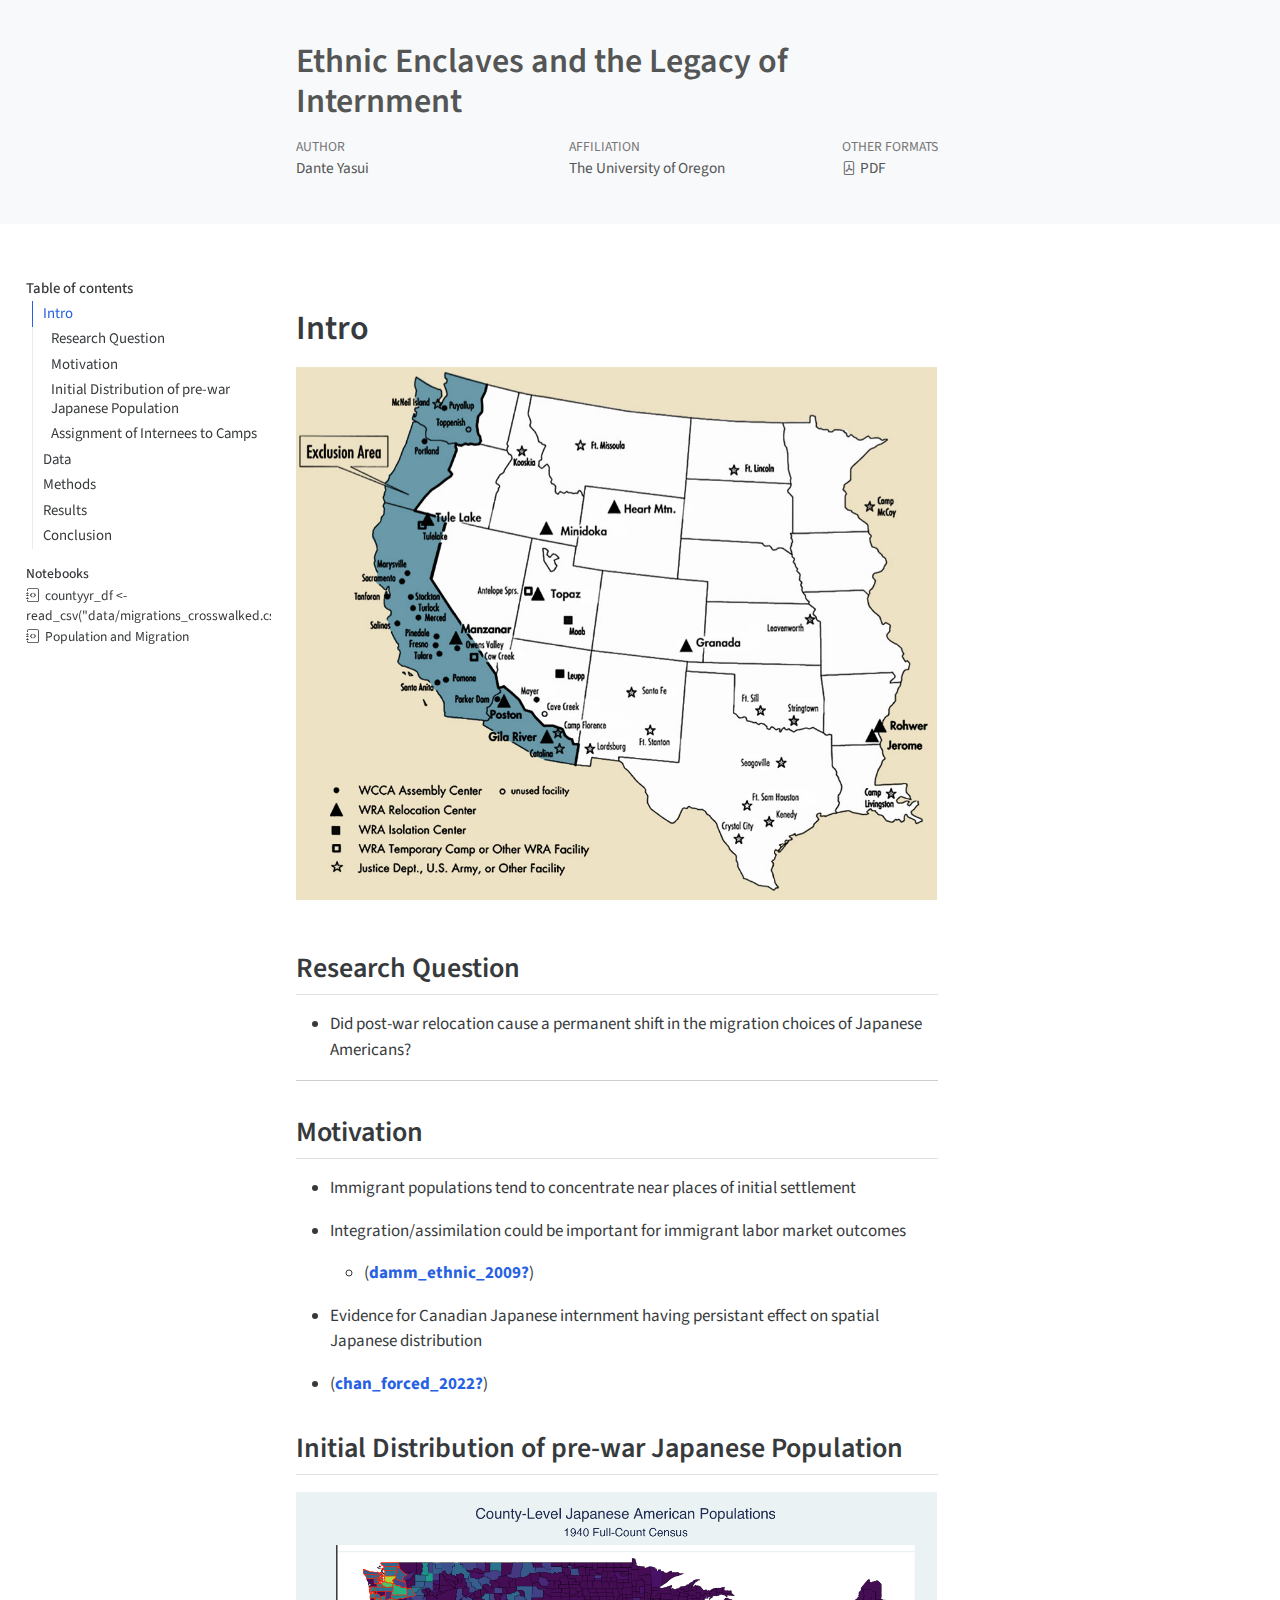
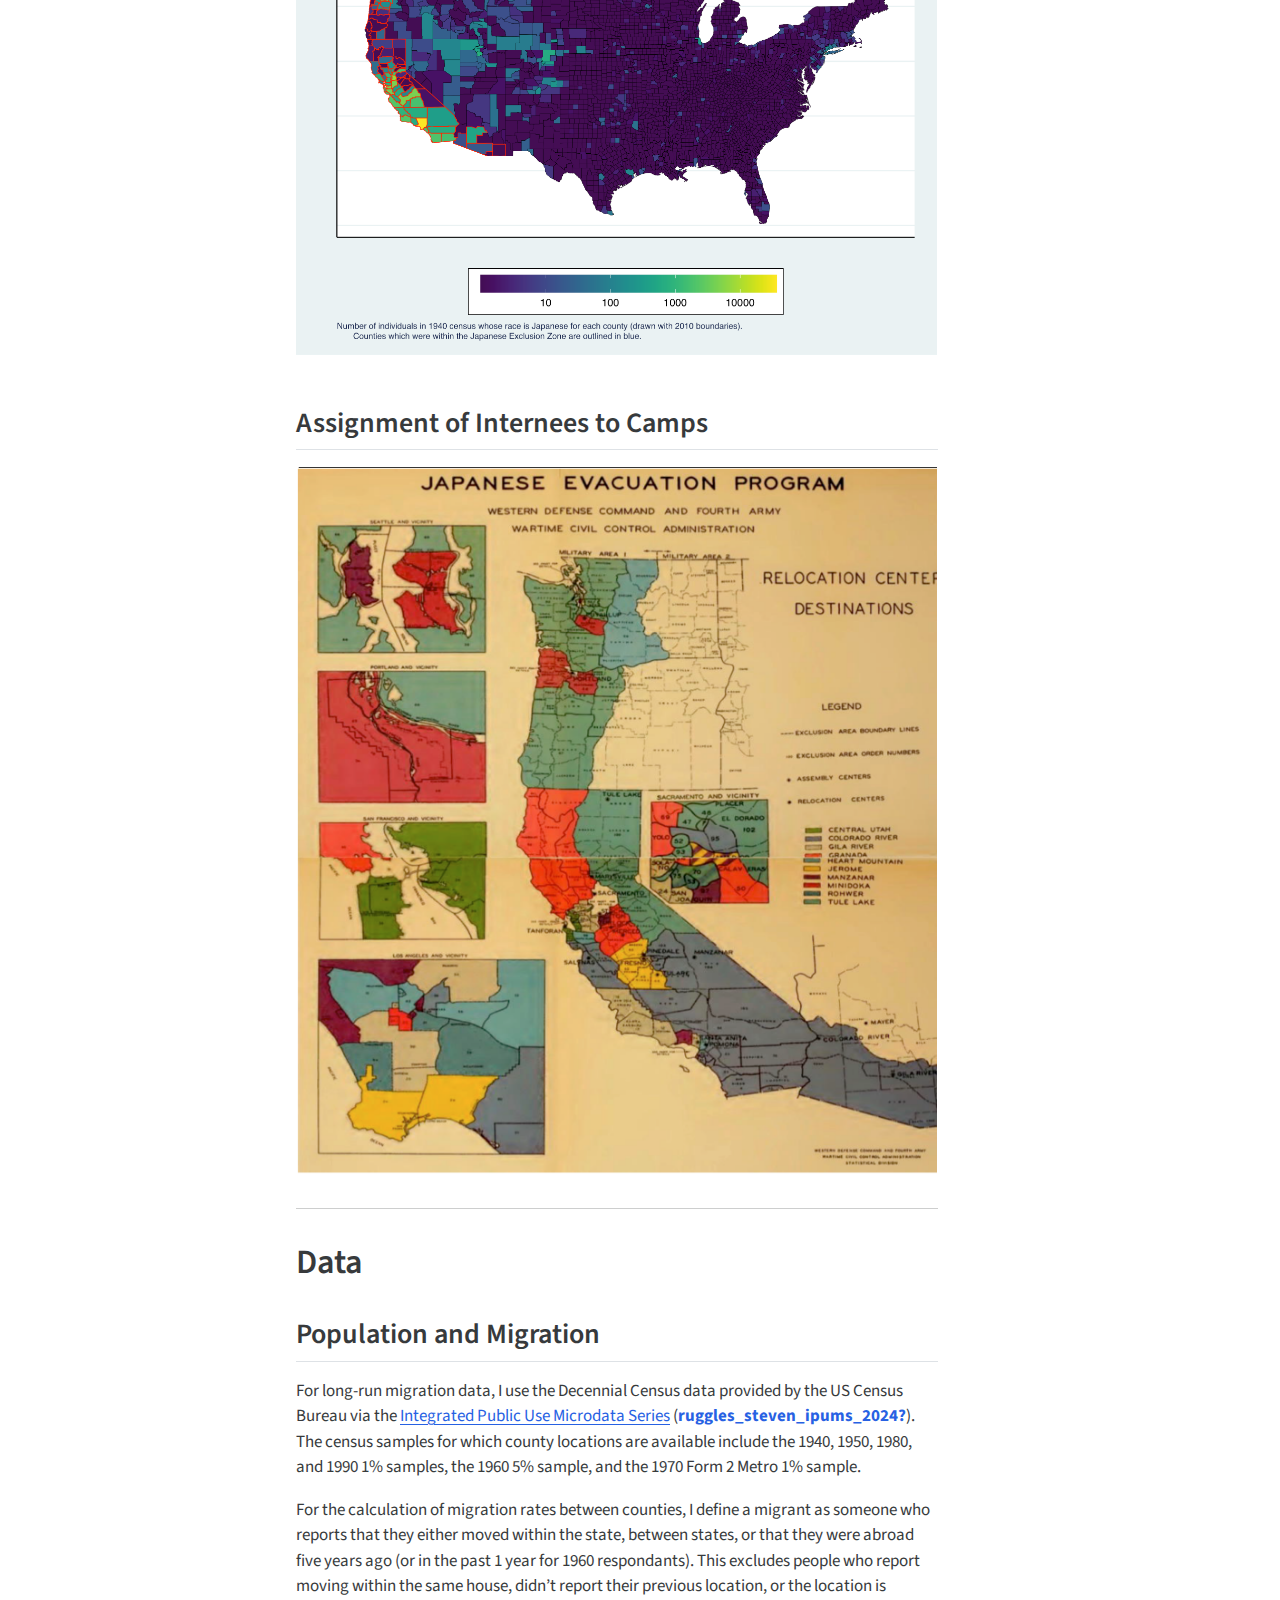
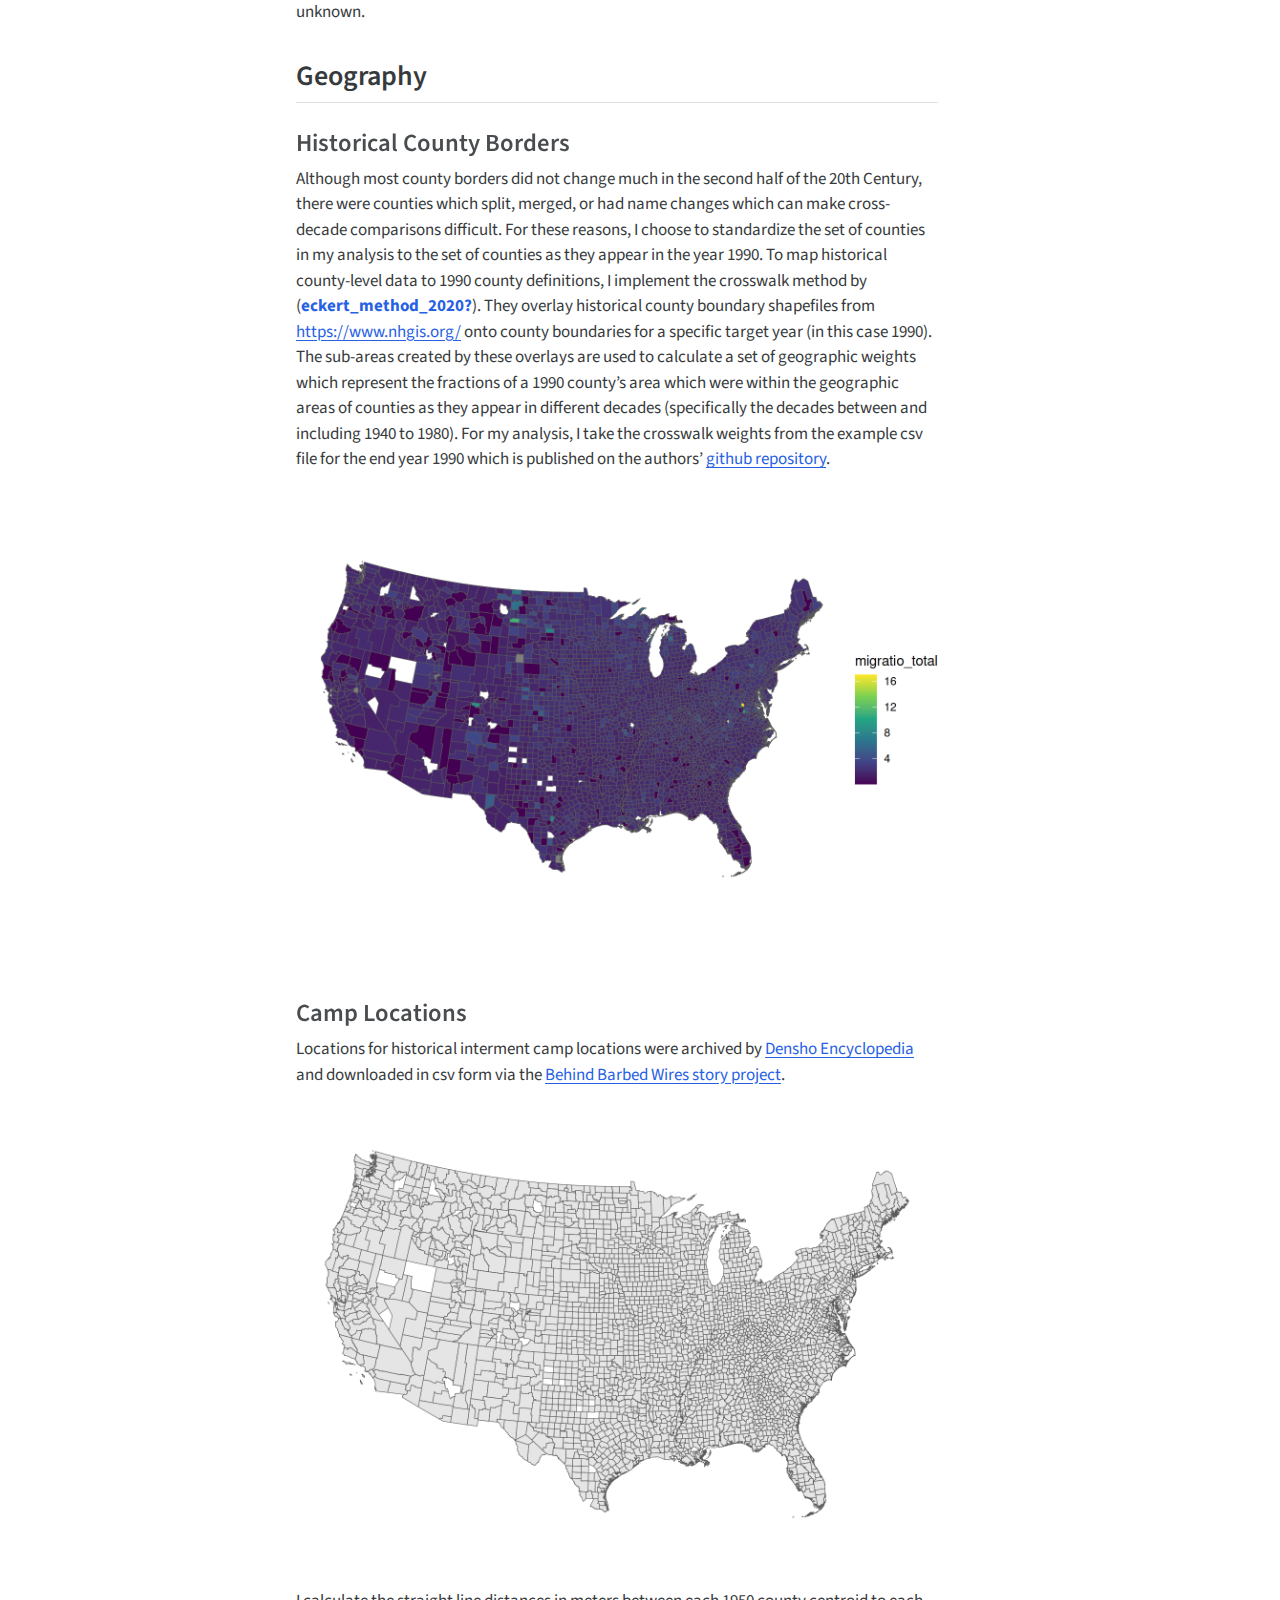
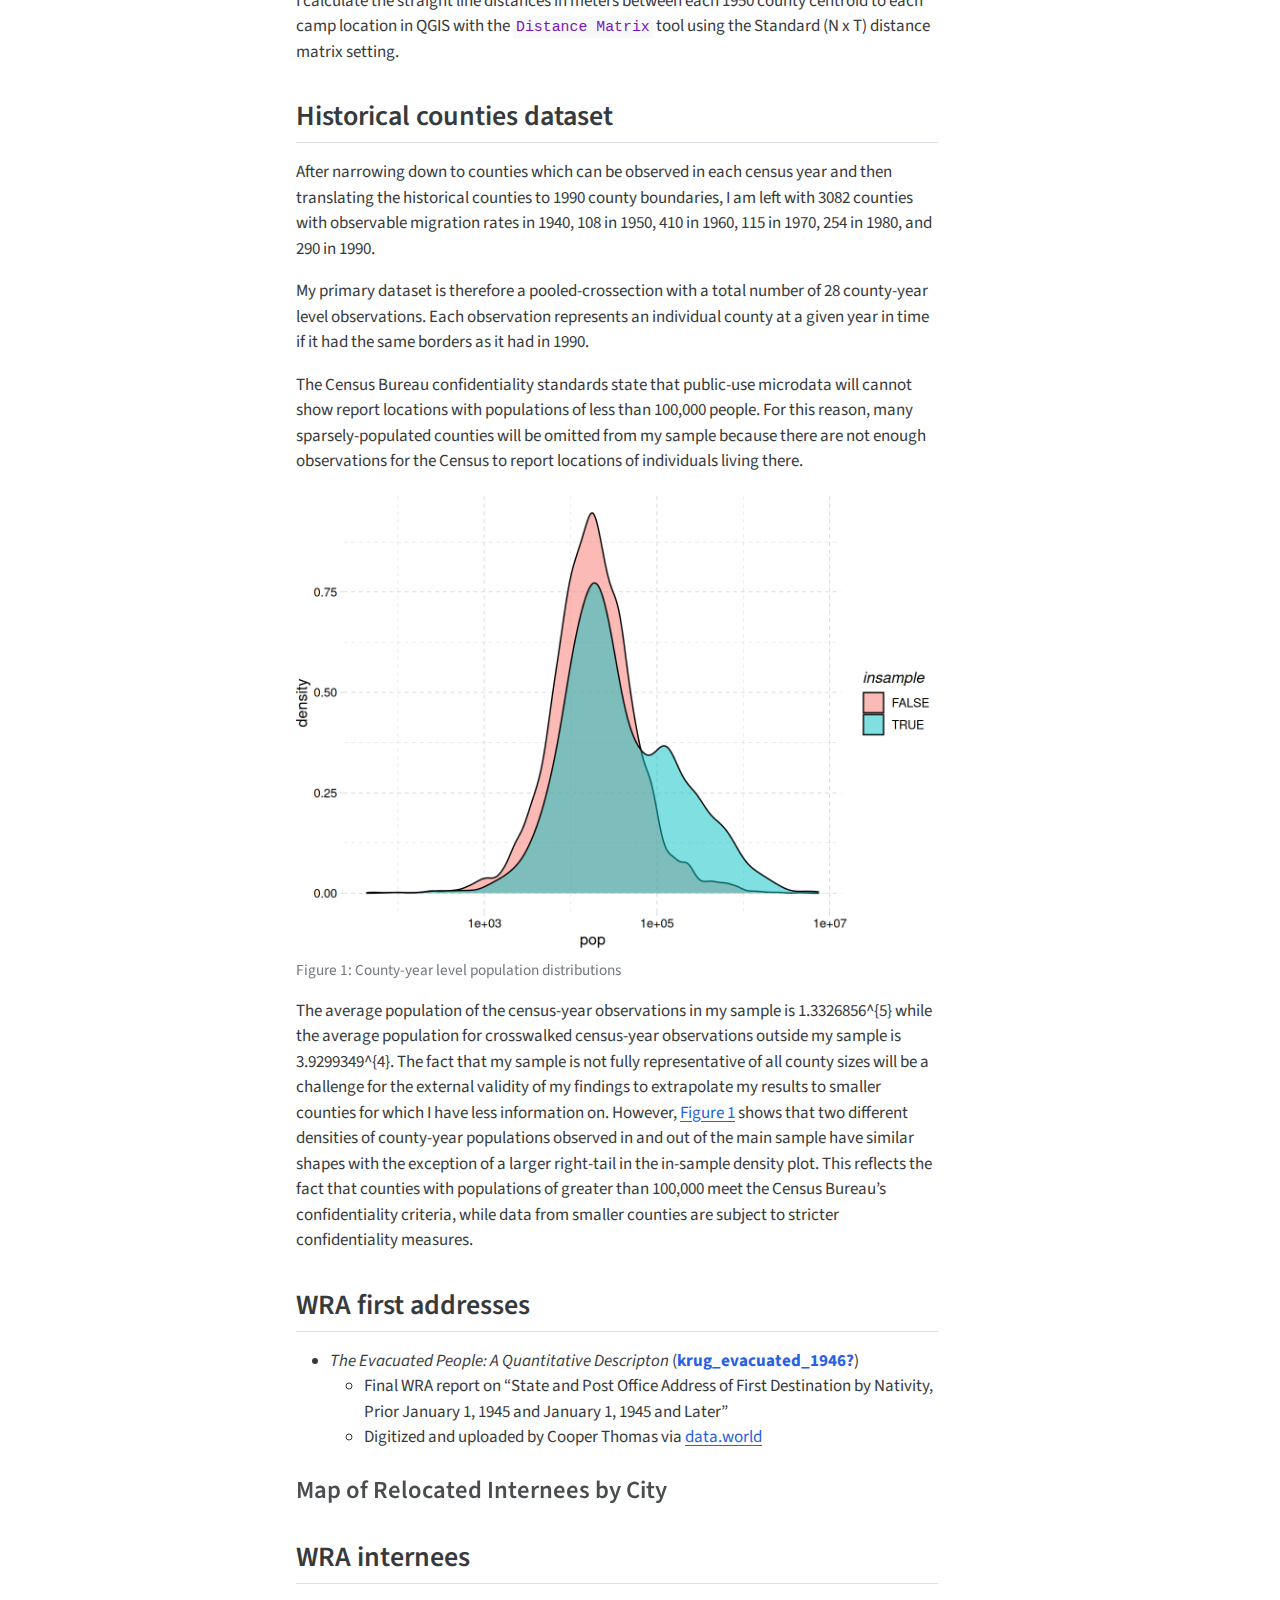
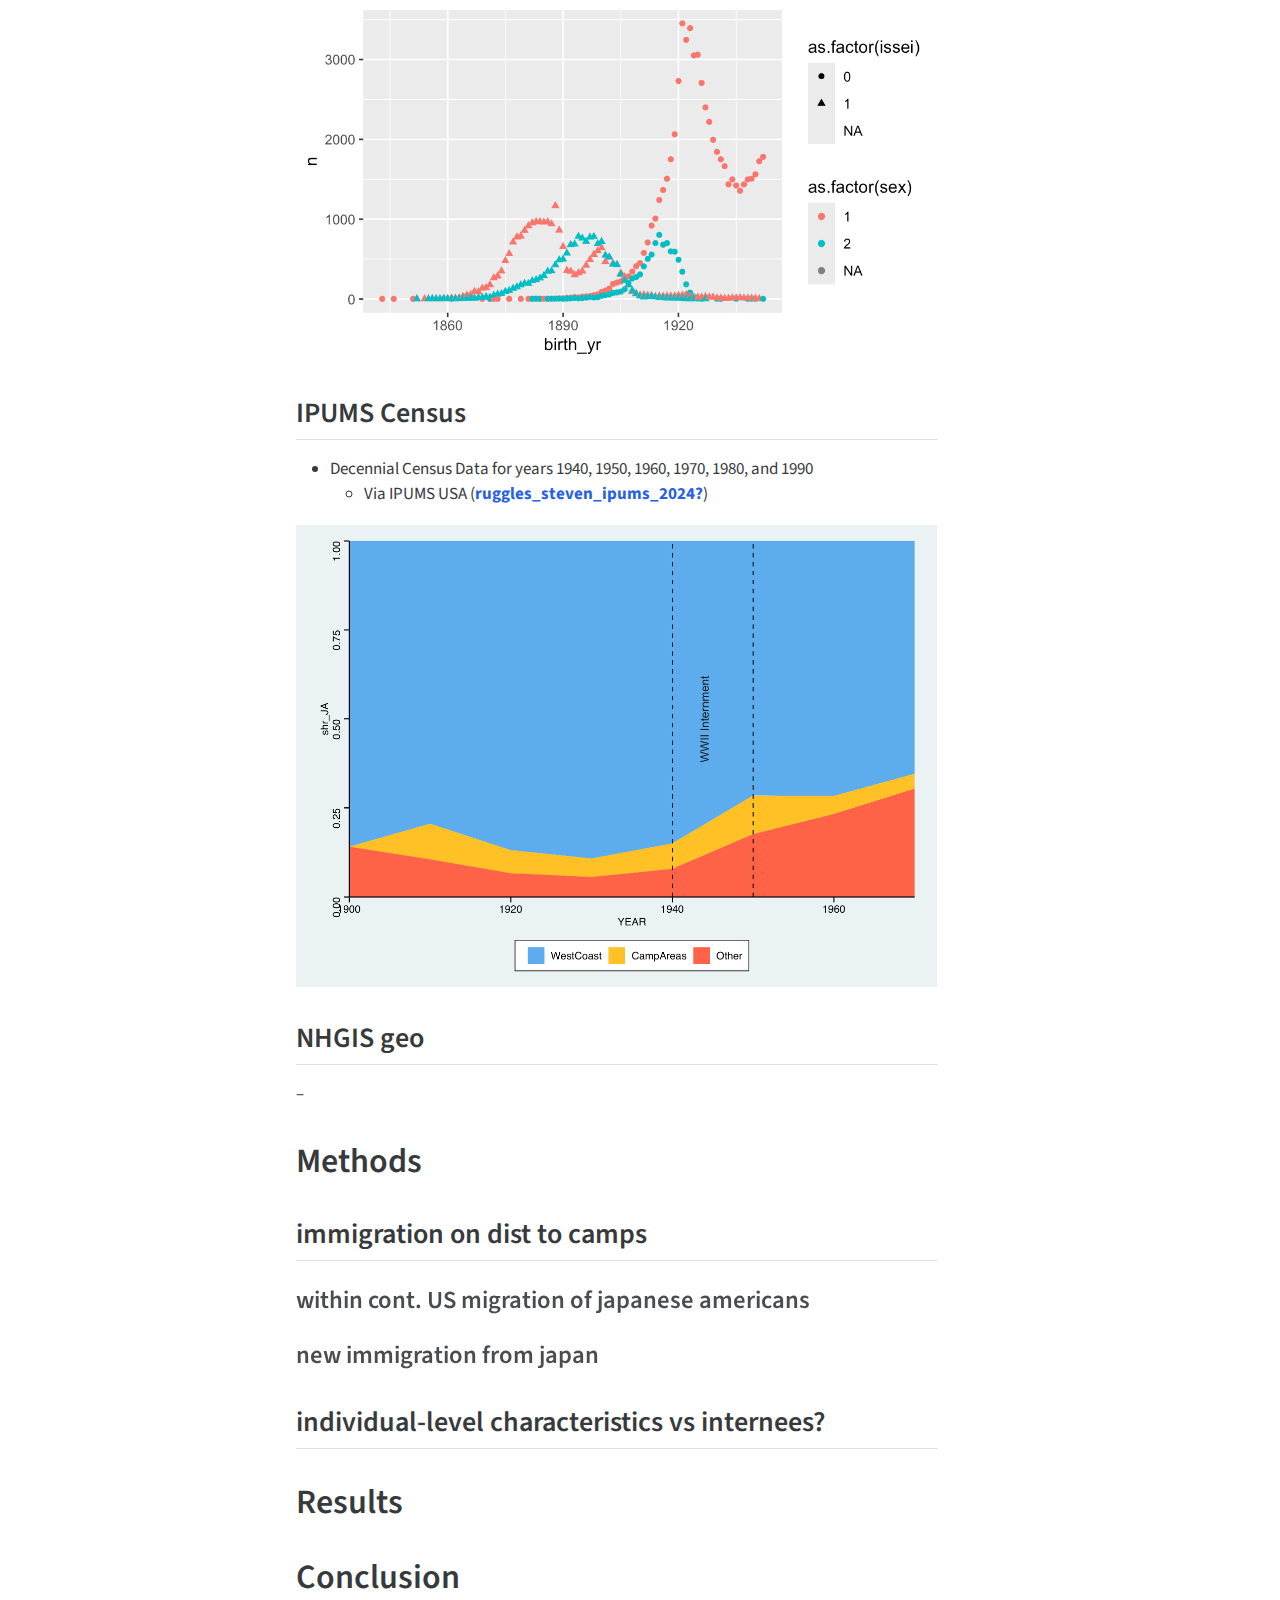
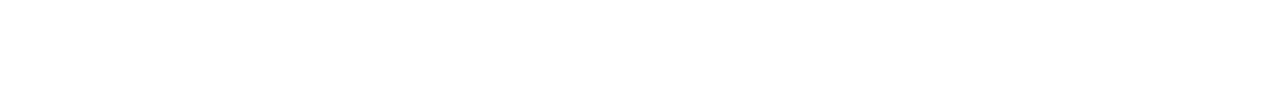
==== commit dca09a50: "outlining methods and results" ====
--- a/_manuscript/index.html
+++ b/_manuscript/index.html
@@ -2,7 +2,7 @@
 <html xmlns="http://www.w3.org/1999/xhtml" lang="en" xml:lang="en"><head>
 
 <meta charset="utf-8">
-<meta name="generator" content="quarto-1.5.43">
+<meta name="generator" content="quarto-1.4.553">
 
 <meta name="viewport" content="width=device-width, initial-scale=1.0, user-scalable=yes">
 
@@ -20,27 +20,7 @@
   margin: 0 0.8em 0.2em -1em; /* quarto-specific, see https://github.com/quarto-dev/quarto-cli/issues/4556 */ 
   vertical-align: middle;
 }
-/* CSS for citations */
-div.csl-bib-body { }
-div.csl-entry {
-  clear: both;
-  margin-bottom: 0em;
-}
-.hanging-indent div.csl-entry {
-  margin-left:2em;
-  text-indent:-2em;
-}
-div.csl-left-margin {
-  min-width:2em;
-  float:left;
-}
-div.csl-right-inline {
-  margin-left:2em;
-  padding-left:1em;
-}
-div.csl-indent {
-  margin-left: 2em;
-}</style>
+</style>
 
 
 <script src="site_libs/clipboard/clipboard.min.js"></script>
@@ -56,87 +36,18 @@
 <script src="site_libs/quarto-contrib/glightbox/glightbox.min.js"></script>
 <link href="site_libs/quarto-contrib/glightbox/glightbox.min.css" rel="stylesheet">
 <link href="site_libs/quarto-contrib/glightbox/lightbox.css" rel="stylesheet">
-<script async="" src="https://hypothes.is/embed.js"></script>
-<script>
-  window.document.addEventListener("DOMContentLoaded", function (_event) {
-    document.body.classList.add('hypothesis-enabled');
-  });
-</script>
 
 
 <meta name="citation_title" content="Ethnic Enclaves and the Legacy of Internment">
 <meta name="citation_author" content="Dante Yasui">
 <meta name="citation_language" content="en">
-<meta name="citation_reference" content="citation_title=Zotero  Downloads;,citation_fulltext_html_url=https://www.zotero.org/download/;">
-<meta name="citation_reference" content="citation_title=Do Ethnic Enclaves Impede Immigrants’ Integration? Evidence from a Quasi-experimental Social-interaction Approach;,citation_abstract=It is widely debated whether immigrants who live among co-ethnics are less willing to integrate into the host society. Exploiting the quasi-experimental guest worker placement across German regions during the 1960/70s as well as information on immigrants’ inter-ethnic contact networks and social activities, we are able to identify the causal effect of ethnic concentration on social integration. The exogenous placement of immigrants “switches off” observable and unobservable differences in the willingness or ability to integrate which have confounded previous studies. Evidence suggests that the presence of co-ethnics increases migrants’ interaction cost with natives and thus reduces the likelihood of integration.;,citation_author=Alexander M. Danzer;,citation_author=Firat Yaman;,citation_publication_date=2013;,citation_cover_date=2013;,citation_year=2013;,citation_fulltext_html_url=https://onlinelibrary.wiley.com/doi/abs/10.1111/roie.12038;,citation_issue=2;,citation_doi=10.1111/roie.12038;,citation_issn=1467-9396;,citation_volume=21;,citation_journal_title=Review of International Economics;">
-<meta name="citation_reference" content="citation_title=Long‐Run Labor Market Effects of Japanese American Internment during World War II on Working‐Age Male Internees;,citation_abstract=In 1942, all Japanese were evacuated from the West Coast and incarcerated in internment camps. To investigate the long‐run economic consequences of this historic episode, I exploit the fact that Hawaiian Japanese were not subject to mass internment. I find that the labor market withdrawal induced by the internment reduced the annual earnings of males by as much as 9%–13% 25 years afterward. This is consistent with the predictions of an economic model that equates the labor market withdrawal induced by the internment with a loss of civilian labor market experience or a loss of advantageous job matches.;,citation_author=Aimee Chin;,citation_publication_date=2005-07;,citation_cover_date=2005-07;,citation_year=2005;,citation_fulltext_html_url=https://www.journals.uchicago.edu/doi/full/10.1086/430285;,citation_issue=3;,citation_doi=10.1086/430285;,citation_issn=0734-306X;,citation_volume=23;,citation_journal_title=Journal of Labor Economics;">
-<meta name="citation_reference" content="citation_title=The Causal Effect of Place: Evidence from Japanese-American Internment;,citation_author=Daniel Shoag;,citation_author=Nicholas Carollo;,citation_publication_date=2016;,citation_cover_date=2016;,citation_year=2016;,citation_fulltext_html_url=https://www.ssrn.com/abstract=2798253;,citation_doi=10.2139/ssrn.2798253;,citation_issn=1556-5068;,citation_journal_title=SSRN Electronic Journal;">
-<meta name="citation_reference" content="citation_title=Ethnic Enclaves and Immigrant Labor Market Outcomes: Quasi‐Experimental Evidence;,citation_abstract=I examine the effects of the ethnic enclave size on labor market outcomes of immigrants. I account for ability sorting into enclaves by exploiting a Danish spatial dispersal policy under which refugees were randomly dispersed across locations. First, I find strong evidence that refugees with unfavorable unobserved characteristics self‐select into ethnic enclaves. Second, a relative standard deviation increase in the ethnic enclave size increases annual earnings by 18% on average, irrespective of skill level. Third, further findings are consistent with the explanation that ethnic networks disseminate job information, which increases the job‐worker match quality and thereby the hourly wage rate.;,citation_author=Anna Piil Damm;,citation_publication_date=2009-04;,citation_cover_date=2009-04;,citation_year=2009;,citation_fulltext_html_url=https://www.journals.uchicago.edu/doi/full/10.1086/599336;,citation_issue=2;,citation_doi=10.1086/599336;,citation_issn=0734-306X;,citation_volume=27;,citation_journal_title=Journal of Labor Economics;">
-<meta name="citation_reference" content="citation_title=’Whatever Is, Is Right’? Economic Institutions in Pre-Industrial Europe;,citation_author=Sheilagh Ogilvie;,citation_publication_date=2007;,citation_cover_date=2007;,citation_year=2007;,citation_fulltext_html_url=http://www.jstor.org/stable/4502149;,citation_issue=4;,citation_volume=60;,citation_journal_title=The Economic History Review, New Series;">
-<meta name="citation_reference" content="citation_title=Does When You Die Depend on Where You Live? Evidence from Hurricane Katrina;,citation_abstract=We follow Medicare cohorts to estimate Hurricane Katrina’s long-run mortality effects on victims initially living in New Orleans. Including the initial shock, the hurricane improved eight-year survival by 2.07 percentage points. Migration to lower-mortality regions explains most of this survival increase. Those migrating to low-versus high-mortality regions look similar at baseline, but their subsequent mortality is 0.83–1.01 percentage points lower per percentage point reduction in local mortality, quantifying causal effects of place on mortality among this population. Migrants’ mortality is also lower in destinations with healthier behaviors and higher incomes but is unrelated to local medical spending and quality.;,citation_author=Tatyana Deryugina;,citation_author=David Molitor;,citation_publication_date=2020-11;,citation_cover_date=2020-11;,citation_year=2020;,citation_fulltext_html_url=https://www.aeaweb.org/articles?id=10.1257/aer.20181026;,citation_issue=11;,citation_doi=10.1257/aer.20181026;,citation_issn=0002-8282;,citation_volume=110;,citation_journal_title=American Economic Review;">
-<meta name="citation_reference" content="citation_title=Imputing Missing Values in the US Census Bureau’s County Business Patterns;,citation_abstract=The County Business Patterns data published by the US Census Bureau track employment by county and industry from 1946 to the present. Two features of the data limit their usefulness to researchers: (1) employment for the majority of county-industry cells is suppressed to protect conﬁdentiality, and (2) industry classiﬁcations change over time. We address both issues. First, we develop a linear programming method that exploits the large set of adding-up constraints implicit in the hierarchical arrangement of the data to impute missing employment. Second, we provide concordances to map all data to a consistent set of industry codes. Finally, we construct a user-friendly, 1975 to 2016 county-level panel that classiﬁes industries according to a consistent set of 2012 NAICS codes in all years.;,citation_author=Fabian Eckert;,citation_author=Teresa C. Fort;,citation_author=Peter K. Schott;,citation_author=Natalie J. Yang;,citation_publication_date=2020-01;,citation_cover_date=2020-01;,citation_year=2020;,citation_fulltext_html_url=https://www.nber.org/papers/w26632;,citation_doi=10.3386/w26632;,citation_publisher=National Bureau of Economic Research;,citation_series_title=Working Paper Series;">
-<meta name="citation_reference" content="citation_title=Leaving the Concentration Camps: Japanese American Resettlement in Utah and the Intermountain West;,citation_author=Sandra C. Taylor;,citation_publication_date=1991;,citation_cover_date=1991;,citation_year=1991;,citation_fulltext_html_url=https://www.jstor.org/stable/3640490;,citation_issue=2;,citation_doi=10.2307/3640490;,citation_issn=0030-8684;,citation_volume=60;,citation_journal_title=Pacific Historical Review;">
-<meta name="citation_reference" content="citation_title=National Historical Geographic Information System: Version 17.0;,citation_abstract=The National Historical Geographic Information System (NHGIS) provides free online access to summary statistics and GIS boundary files for U.S. censuses and other nationwide surveys from 1790 through the present. GIS files include: counties and states since 1790, census tracts since 1910, metropolitan areas since 1950, place and county subdivision boundaries since 1980, place points since 1900, all standard census reporting areas since 1990, centers of population for four geographic levels since 2000, and SABINS school attendance areas for 2009-12. Summary tables from decennial censuses and the American Community Survey include county and state tables since 1790; census tract tables since 1910; and tables for all original census summary levels, down to census blocks, since 1970. Additional summary tables include County Business Patterns data (annual, 1970-2002), vital statistics for counties and states (births and deaths: annual, 1915-2007; marriages and divorces: selected years, 1867-2010), agricultural census data (1840-1950), religious bodies data (1850-1952), manufacturing census data (1840-1940), and 2010 census data for SABINS school attendance areas. NHGIS also includes time series tables providing comparable statistics from multiple source years with standardized categories and geography; geographic crosswalks summarizing associations between 1990-2020 census geographic units; environmental summaries describing climate characteristics by county and land cover by county and census tract; and privacy-protected demonstration data that link original 2010 census summary data with data derived from trial runs of the Census Bureau’s new 2020 Disclosure Avoidance System applied to 2010 Census responses. NHGIS data are available through an online access system and API and are offered free of charge to registered users at https://nhgis.org.;,citation_author=Steven Manson;,citation_author=Jonathan Schroeder;,citation_author=David Van Riper;,citation_author=Tracy Kugler;,citation_author=Steven Ruggles;,citation_publication_date=2022;,citation_cover_date=2022;,citation_year=2022;,citation_fulltext_html_url=https://www.nhgis.org/;,citation_doi=10.18128/D050.V17.0;,citation_publisher=Minneapolis, MN: IPUMS;">
-<meta name="citation_reference" content="citation_title=Immigrating to Opportunity: Estimating the Effect of School Quality Using a Natural Experiment on Ethiopians in Israel*;,citation_abstract=In May 1991 fifteen thousand Ethiopian Jews were brought to Israel in an overnight airlift and sorted in a haphazard and essentially random fashion to absorption centers across the country. This quasi-random assignment produced a natural experiment whereby the initial schooling environment of Ethiopian children can be considered exogenous to their family background and parental decisions. We examine the extent to which the initial elementary school environment affected the high school outcomes of Ethiopian children, using administrative panel data on the educational career of each child in Israel through much of the 1990s. The results show that the early schooling environment has an important effect on high school dropout rates, repetition rates, and the passing rate on matriculation exams necessary to enter college. The results are robust to using alternative measures of the schooling environment and to the inclusion of community fixed effects, which suggests that aspects of the elementary school itself are important for high school success.;,citation_author=Eric D. Gould;,citation_author=Victor Lavy;,citation_author=M. Daniele Paserman;,citation_publication_date=2004-05;,citation_cover_date=2004-05;,citation_year=2004;,citation_fulltext_html_url=https://doi.org/10.1162/0033553041382193;,citation_issue=2;,citation_doi=10.1162/0033553041382193;,citation_issn=0033-5533;,citation_volume=119;,citation_journal_title=The Quarterly Journal of Economics;">
-<meta name="citation_reference" content="citation_title=On the Economics and Politics of Refugee Migration;,citation_abstract=This paper provides a comprehensive analysis of refugee migration, with emphasis on the current refugee crisis. After first reviewing the institutional framework laid out by the Geneva Convention for Refugees, we demonstrate that, despite numerous attempts at developing a common European asylum policy, EU countries continue to differ widely in interpretation and implementation. We then describe key features of the current refugee crisis and document the overall magnitudes and types of refugee movements, illegal border crossings, and asylum applications to EU member states. We next turn to the economics of refugee migrations, contrasting economic and refugee migrants, discussing the trade-offs between long-term asylum and temporary protection, and highlighting the economic advantages of increasingly coordinating the different national asylum policies. Finally, we illustrate the economic integration of past refugee migrants to EU countries and conclude with several policy recommendations.;,citation_author=Christian Dustmann;,citation_author=Francesco Fasani;,citation_author=Tommaso Frattini;,citation_author=Luigi Minale;,citation_author=Uta Sch;,citation_publication_date=2016;,citation_cover_date=2016;,citation_year=2016;">
-<meta name="citation_reference" content="citation_title=When the Saints Go Marching Out: Long-Term Outcomes for Student Evacuees from Hurricanes Katrina and Rita;,citation_abstract=I examine long-term academic performance and college going for students affected by Hurricanes Katrina and Rita. Students who are forced to switch schools due to the hurricanes experience sharp declines in test scores in the first year following the hurricanes. However, by the third and fourth years after the disaster, evacuees displaced from Orleans Parish see a 0.18 standard deviation improvement in scores. Gains are concentrated among students initially in the lowest quintiles of the test score distribution. Katrina evacuees do not show gains in college going relative to earlier cohorts from their same pre-hurricane high schools. (JEL I20, Q54, R23).;,citation_author=Bruce Sacerdote;,citation_publication_date=2012-01;,citation_cover_date=2012-01;,citation_year=2012;,citation_fulltext_html_url=https://www.aeaweb.org/articles?id=10.1257/app.4.1.109;,citation_issue=1;,citation_doi=10.1257/app.4.1.109;,citation_issn=1945-7782;,citation_volume=4;,citation_journal_title=American Economic Journal: Applied Economics;">
-<meta name="citation_reference" content="citation_title=The economic integration of forced migrants: Evidence for post-war Germany;,citation_abstract=The flight and expulsion of Germans from Eastern Europe during and after World War II constitutes one of the largest forced population movements in history. We analyze the economic integration of these forced migrants and their offspring in West Germany. The empirical results suggest that even a quarter of a century after displacement, first generation migrants and native West Germans that were comparable before the war perform strikingly different. Migrants have substantially lower incomes and are less likely to own a house or to be self-employed. Displaced agricultural workers, however, have significantly higher incomes. This income gain can be explained by faster transitions out of low-paid agricultural work. Differences in the labor market performance of second generation migrants resemble those of the first generation. We also find that displacement considerably weakens the intergenerational transmission of human capital between fathers and children, especially at the lower tail of the skill distribution;,citation_author=Thomas K. Bauer;,citation_author=Sebastian Braun;,citation_author=Michael Kvasnicka;,citation_publication_date=2011;,citation_cover_date=2011;,citation_year=2011;,citation_isbn=978-3-86788-313-9;,citation_series_title=Ruhr economic papers;">
-<meta name="citation_reference" content="citation_title=Productive Cities: Sorting, Selection, and Agglomeration;,citation_abstract=Large cities produce more output per capita than small cities. This higher productivity may occur because more talented individuals sort into large cities, because large cities select more productive entrepreneurs and firms, or because of agglomeration economies. We develop a model of systems of cities that combines all three elements and suggests interesting complementarities between them. The model can replicate stylized facts about sorting, agglomeration, and selection in cities. It also generates Zipf’s law for cities under empirically plausible parameter values. Finally, it provides a useful framework within which to reinterpret extant empirical evidence.;,citation_author=Kristian Behrens;,citation_author=Gilles Duranton;,citation_author=Frédéric Robert-Nicoud;,citation_publication_date=2014;,citation_cover_date=2014;,citation_year=2014;,citation_fulltext_html_url=https://www.jstor.org/stable/10.1086/675534;,citation_issue=3;,citation_doi=10.1086/675534;,citation_issn=0022-3808;,citation_volume=122;,citation_journal_title=Journal of Political Economy;">
-<meta name="citation_reference" content="citation_title=Personal Justice Denied;,citation_abstract=Personal Justice Denied The following files link to pages from the publication, Personal Justice Denied.;,citation_author=Commission on Wartime Relocation;,citation_publication_date=1983;,citation_cover_date=1983;,citation_year=1983;,citation_fulltext_html_url=https://www.archives.gov/research/japanese-americans/justice-denied;">
-<meta name="citation_reference" content="citation_title=Forced Displacement and Migrants’ Location Choices: Evidence from the Japanese-Canadian Experience during World War II;,citation_abstract=This paper examines whether a forced displacement of an ethnic group can lead to long-run changes to their spatial distribution and whether this shock can also lead to changes in where new migrants settle. I use the Canadian government’s internment of Japanese Canadians during World War II, as well as their post-war forced resettlement, as a natural experiment. I find that the policy led to dramatic resettlement patterns; areas where Japanese Canadians were removed from had far fewer Japanese Canadians after World War II, with this effect persisting for decades. Despite these displacement patterns, I find that both the pre-war and post-war settlement patterns drive where new Japanese migrants settle within Canada, suggesting that the disruption of the connections and networks formed by Japanese migrants before World War II were not fully dismantled by the Canadian government’s wartime policies. Reinforcing this mechanism, I show using Facebook’s social connectedness data that Japanese population shares from both 1931 and 1951 predict whether a Canadian region is more socially connected with Japan today. The results from this paper show that, despite Canada’s forced dispersal of its Japanese population across the country, networks and forces that connect regions to Japan and draw in new migrants continued to persist.;,citation_author=Jeff Chan;,citation_publication_date=2022-11;,citation_cover_date=2022-11;,citation_year=2022;,citation_fulltext_html_url=https://papers.ssrn.com/abstract=4285049;,citation_doi=10.2139/ssrn.4285049;">
-<meta name="citation_reference" content="citation_title=Kenji or Kenneth? Pearl Harbor and Japanese-American assimilation;,citation_abstract=Do immigrants assimilate in response to an exogenous shock in anti-immigrant sentiment? I investigate this question by examining the Pearl Harbor bombing as a natural experiment. I generate an index for the Americanization of first names from the 1900–1930 censuses and merge this index with records from the universe of Japanese-American internees during WW2. Regression discontinuity in day-of-birth estimates suggest that Japanese Americans born in the days after Pearl Harbor had more Americanized first names relative to internees born in the days before December 7th, 1941. There is no discontinuity in socioeconomic variables, and a within-family analysis yields similar results.;,citation_author=Martin Saavedra;,citation_publication_date=2021-05;,citation_cover_date=2021-05;,citation_year=2021;,citation_fulltext_html_url=https://www.sciencedirect.com/science/article/pii/S0167268121001086;,citation_doi=10.1016/j.jebo.2021.03.014;,citation_issn=0167-2681;,citation_volume=185;,citation_journal_title=Journal of Economic Behavior &amp;amp;amp; Organization;">
-<meta name="citation_reference" content="citation_title=Changing Neighborhood: Ethnic Enclaves and the Struggle for Social Justice;,citation_author=Michael Liu;,citation_author=Kim Geron;,citation_publication_date=2008;,citation_cover_date=2008;,citation_year=2008;,citation_fulltext_html_url=https://www.jstor.org/stable/29768486;,citation_issue=2 (112);,citation_issn=1043-1578;,citation_volume=35;,citation_journal_title=Social Justice;">
-<meta name="citation_reference" content="citation_title=How Hurricanes Affect Wages and Employment in Local Labor Markets;,citation_abstract=This paper adopts a generalized-difference-in-difference (GDD) technique outlined in Ariel R. Belasen and Solomon W. Polachek (IZA Discussion Paper #2976) to examine the impact of hurricanes on the labor market. We find that earnings of the average worker in a Florida county rises over 4% within the first quarter of being hit by a major Category 4 or 5 hurricane relative to counties not hit, and rises about 1¼% for workers in Florida counties hit by less major Category 1-3 hurricanes. Concomitantly, employment falls between 1½ and 5% depending on hurricane strength. On the other hand, the effects of hurricanes on neighboring counties have the opposite effects, moving earnings down between 3 and 4% in the quarter the hurricane struck. To better examine the specific shocks, we also observe sectoral employment shifts. Finally, we conduct a time-series analysis and find that over time, there is somewhat of a cobweb with earnings and employment rising and falling each quarter over a two-year time period.;,citation_author=Ariel Belasen;,citation_author=Solomon Polachek;,citation_publication_date=2008-04;,citation_cover_date=2008-04;,citation_year=2008;,citation_doi=10.1257/aer.98.2.49;,citation_volume=98;,citation_journal_title=American Economic Review;">
-<meta name="citation_reference" content="citation_title=Katrina’s Children: Evidence on the Structure of Peer Effects from Hurricane Evacuees;,citation_abstract=In 2005, Hurricanes Katrina and Rita forced many children to relocate across the Southeast. While schools quickly enrolled evacuees, families in receiving schools worried about the impacts on incumbent students. We find no effect, on average, of the inflow of evacuees on achievement in Houston. In Louisiana we find little impact on average and we reject linear-in-means models. Moreover, we find that student achievement improves with high achieving peers and worsens with low achieving peers. Finally, an increase in the inflow of evacuees raised incumbent absenteeism and disciplinary problems in Houston’s secondary schools.;,citation_author=Scott A. Imberman;,citation_author=Adriana D. Kugler;,citation_author=Bruce I. Sacerdote;,citation_publication_date=2012;,citation_cover_date=2012;,citation_year=2012;,citation_fulltext_html_url=https://www.jstor.org/stable/41724614;,citation_issue=5;,citation_issn=0002-8282;,citation_volume=102;,citation_journal_title=The American Economic Review;">
-<meta name="citation_reference" content="citation_title=The Wage Impact of the Marielitos: A Reappraisal;,citation_abstract=This article brings a new perspective to the analysis of the wage effects of the Mariel boatlift crisis, in which an estimated 125,000 Cuban refugees migrated to Florida between April and October, 1980. The author revisits the question of wage impacts from such a supply shock, drawing on the cumulative insights of research on the economic impact of immigration. That literature shows that the wage impact must be measured by carefully matching the skills of the immigrants with those of the incumbent workforce. Given that at least 60% of the Marielitos were high school dropouts, this article specifically examines the wage impact for this low-skill group. This analysis overturns the prior finding that the Mariel boatlift did not affect Miami?s wage structure. The wage of high school dropouts in Miami dropped dramatically, by 10 to 30%, suggesting an elasticity of wages with respect to the number of workers between ?0.5 and ?1.5.;,citation_author=George J. Borjas;,citation_publication_date=2017-10;,citation_cover_date=2017-10;,citation_year=2017;,citation_fulltext_html_url=https://doi.org/10.1177/0019793917692945;,citation_issue=5;,citation_doi=10.1177/0019793917692945;,citation_issn=0019-7939;,citation_volume=70;,citation_journal_title=ILR Review;">
-<meta name="citation_reference" content="citation_title=IPUMS USA: Version 12.0 [dataset];,citation_author=Ruggles, Steven;,citation_author=Flood, Sarah;,citation_author=Goeken, Ronald;,citation_author=Schouweiler, Megan;,citation_author=Sobek, Matthew;,citation_publication_date=2020;,citation_cover_date=2020;,citation_year=2020;,citation_fulltext_html_url=https://usa.ipums.org/usa/cite.shtml;">
-<meta name="citation_reference" content="citation_title=Final Report, Japanese Evacuation from the West Coast, 1942;,citation_author=DeWitt, John L.;,citation_publication_date=1943;,citation_cover_date=1943;,citation_year=1943;,citation_fulltext_html_url=http://resource.nlm.nih.gov/01130040R;">
-<meta name="citation_reference" content="citation_title=Human Capital Investment and the Internment of Japanese Americans during WWII: A Public Choice Approach;,citation_abstract=On February 19, 1942, U.S. President Roosevelt signed Executive Order 9066, which gave final approval to the relocation of Japanese and Japanese-American citizens from the west coast to the interior of the country (Chin, 2005; Caudill and Hill, 1995). The order was signed amid the hysteria following Japan’s late 1941 attack on Pearl Harbor. In the process of the internment, many Japanese Americans lost their farms and property. This paper seeks to determine what effect the internment and resulting loss of property had on human capital investments made by Japanese Americans. Economic theory suggests that when returns on other types of capital diminish or become riskier, individuals substitute away from investments in those types of capital and towards investments in human capital. Using large datasets constructed from the 1966 Japanese-American Research Project and the 1960 U.S. Census, empirical results are consistent with the hypothesis that the internment led to increased investments in human capital by Japanese Americans.;,citation_author=Steven B Caudill;,citation_author=Franklin G Mixon;,citation_publication_date=2012;,citation_cover_date=2012;,citation_year=2012;">
-<meta name="citation_reference" content="citation_title=Early Childhood Conditions and Mortality: Evidence from Japanese American Internment;,citation_abstract=Using War Relocation Authority records linked to the Social Security Death Index, I investigate whether the internment of Japanese Americans during WWII affected the life spans of male internees who were incarcerated during early childhood. Using un-interned Japanese Hawaiians as a control group, difference-in-differences estimates suggest that internees incarcerated within the first four years of life died approximately two years earlier. Furthermore, the internees from low socioeconomic status families and internees incarcerated in cold climates drive almost the entire effect. Additionally, NCHS cause-of-death data suggest that early childhood incarceration increased the incidence of circulatory diseases by 7 percentage points. Data on Chinese Americans suggest that the identifying assumption is satisfied.;,citation_author=Martin Hugo Saavedra;,citation_publication_date=2013-08;,citation_cover_date=2013-08;,citation_year=2013;,citation_fulltext_html_url=https://papers.ssrn.com/abstract=1932111;,citation_doi=10.2139/ssrn.1932111;">
-<meta name="citation_reference" content="citation_title=Japanese American wages, 1940–1990;,citation_abstract=This dissertation examines the evolution of Japanese American males’ wages relative to those of their white, native-born counterparts. The age-adjusted ratio of their average wages was less than 65% in 1940 and had risen to just over 100% in 1990. Five main questions are addressed: (1) Why were the wages of Japanese Americans so low in 1940 and 1950? (2) How did their relative wages rise so rapidly afterwards? (3) What role did the internment play in the wage gaps from 1950 to 1980? (4) Did internment effects vary by internees’ age at the time of their incarceration? (5) How unique is the Japanese experience in the U.S. labor market? This dissertation finds that large portions of the significant Japanese-white wage gaps before 1980 cannot be explained by differences in measurable characteristics such as years of schooling and experience. The large gaps immediately before and after World War II were due, in large part, to intense discrimination directed at Japanese Americans. As this discrimination abated over time, the wage gap narrowed. The long run effects of internment, including the loss of human capital embodied in three years exclusion from the labor force, adversely affected wages of adolescent internees until at least 1960 and adult internees as late as 1970, contributing to the aggregate wage gap. The evolution of Japanese American wages is shown to be somewhat similar to that of Chinese Americans but different from that of Mexican Americans. The Chinese-white wage gap in 1940 was similar to that for Japanese Americans, also due to the impacts of discriminatory laws and policies directed against them. Although a small wage gap persists, it is attributable to a steady flow of recent immigrants who have not yet assimilated into the U.S. labor market. Recently, U.S.-born Chinese men have had labor market outcomes strikingly similar to those of Japanese men. The Mexican-white wage gap widened throughout the period studied, but most of these gaps are explained by differences in years of schooling.;,citation_author=Molly Malloy Cooper;,citation_fulltext_html_url=https://www.proquest.com/docview/305318361/abstract/D5E3CE614E3F4A60PQ/1;,citation_dissertation_institution=The Ohio State University;">
-<meta name="citation_reference" content="citation_title=Consequences of Forced Migration: A Survey of Recent Findings;,citation_abstract=Forced migration as a consequence of wars, civil conflicts, or natural disasters may have consequences different from those of voluntary migration. Recent work has highlighted the consequences of forced migration on receiving populations, on migrants themselves and on sending populations. We document findings from recent work, on education and other economic outcomes, but also on political outcomes. We summarize key lessons and point to gaps in the literature.;,citation_author=Sascha O. Becker;,citation_author=Andreas Ferrara;,citation_publication_date=2018;,citation_cover_date=2018;,citation_year=2018;,citation_fulltext_html_url=https://www.openicpsr.org/openicpsr/project/108422/version/V1/view;,citation_doi=10.3886/E108422V1;,citation_publisher=ICPSR - Interuniversity Consortium for Political; Social Research;">
-<meta name="citation_reference" content="citation_title=Confinement and Ethnicity;,citation_abstract=Confinement and Ethnicity documents in unprecedented detail the various facilities in which persons of Japanese descent living in the western United States were confined during World War II: the fifteen �assembly centers� run by the U.S. Army�s Wartime Civil Control Administration, the ten �relocation centers� created by the War Relocation Authority, and the internment camps, penitentiaries, and other sites under the jurisdiction of the Justice and War Departments. Originally published as a report of the Western Archeological and Conservation Center of the National Park Service, it is now reissued in a corrected edition, with a new Foreword by Tetsuden Kashima, associate professor of American ethnic studies at the University of Washington. Based on archival research, field visits, and interviews with former residents, Confinement and Ethnicity provides an overview of the architectural remnants, archeological features, and artifacts remaining at the various sites. Included are numerous maps, diagrams, charts, and photographs. Historic images of the sites and their inhabitants – including several by Dorothea Lange and Ansel Adams – are combined with photographs of present-day settings, showing concrete foundations, fence posts, inmate-constructed drainage ditches, and foundations and parts of buildings, as well as inscriptions in Japanese and English written or scratched on walls and rocks. The result is a unique and poignant treasure house of information for former residents and their descendants, for Asian American and World War II historians, and for anyone interested in the facts about what the authors call these �sites of shame.�;,citation_author=JEFFERY F. BURTON;,citation_author=MARY M. FARRELL;,citation_author=FLORENCE B. LORD;,citation_author=RICHARD W. LORD;,citation_author=Eleanor Roosevelt;,citation_author=Ronald J. Beckwith;,citation_author=Irene J. Cohen;,citation_publication_date=2002;,citation_cover_date=2002;,citation_year=2002;,citation_fulltext_html_url=http://www.jstor.org/stable/j.ctvcwnv2x;,citation_isbn=978-0-295-98156-7;">
-<meta name="citation_reference" content="citation_title=Historical Census;,citation_fulltext_html_url=https://ebp-projects.isr.umich.edu/NCRN/histcensus.html;">
-<meta name="citation_reference" content="citation_title=Displacement, Diversity, and Mobility: Career Impacts of Japanese American Internment;,citation_abstract=In 1942 more than 110,000 persons of Japanese origin living on the U.S. West Coast were forcibly sent away to ten internment camps for one to three years. This paper studies how internees’ careers were affected in the long run. Combining Census data, camp records, and survey data, I develop a predictor of a person’s internment status based on Census observables. Using a difference-in-differences framework, I find that internment had long-run positive effects on earnings. The evidence is consistent with mechanisms related to increased mobility due to re-optimization of occupation and location choices, possibly facilitated by camps’ high economic diversity.;,citation_author=Jaime Arellano-Bover;,citation_publication_date=2022-03;,citation_cover_date=2022-03;,citation_year=2022;,citation_fulltext_html_url=https://www.cambridge.org/core/journals/journal-of-economic-history/article/displacement-diversity-and-mobility-career-impacts-of-japanese-american-internment/F63443DE6FA168C2D6708D31D91258AC;,citation_issue=1;,citation_doi=10.1017/S0022050721000565;,citation_issn=0022-0507, 1471-6372;,citation_volume=82;,citation_journal_title=The Journal of Economic History;">
-<meta name="citation_reference" content="citation_title=Selective Immigration and Ethnic Economic Achievement: Japanese Americans before World War II;,citation_abstract=This article examines the determinants of Japanese immigrant economic achievement in the continental United States before World War II. Japanese immigrants to the United States were a select group in terms of their occupational background and education relative to the Japanese population as a whole because of the restrictions imposed on Japanese immigration by both the Japanese and U.S. governments. Furthermore, the selective nature of Japanese immigration contributed to the economic achievement of Japanese Americans before World War II, when their occupational position underwent a dramatic improvement. This finding differs from the standard cultural explanation of ethnic economic achievement.;,citation_author=Masao Suzuki;,citation_publication_date=2002-07;,citation_cover_date=2002-07;,citation_year=2002;,citation_fulltext_html_url=https://www.sciencedirect.com/science/article/pii/S0014498302907850;,citation_issue=3;,citation_doi=10.1006/exeh.2002.0785;,citation_issn=0014-4983;,citation_volume=39;,citation_journal_title=Explorations in Economic History;">
-<meta name="citation_reference" content="citation_title=Location, Location, Location;,citation_abstract=We use longitudinal data from the LEHD to study the causal effect of location on earnings. We specify a model for log earnings that includes worker effects and fixed effects for different commuting zones (CZs) fully interacted with industry, allowing us to capture potential impacts of local specialization. Building on recent work on firm-specific wage setting, we show that a simple additive model provides a good approximation to observed changes in log earnings when people move across CZ’s and/or industries, though it takes a couple of quarters for migrants to fully realize the gains of a move. We also show that the earnings premiums for different CZ-industry pairs are nearly separable in industry and CZ, with statistically significant but very small interaction effects. Consistent with recent research from France, Spain and Germany, we find that two thirds of the variation in observed wage premiums for working in different CZs is attributable to skill-based sorting. Using separately estimated models for high and low education workers, we find that the locational premiums for the two groups are very similar. The degree of assortative matching across CZs is much larger for college-educated workers, however, leading to a positive correlation between measured returns to skill and CZ average wages or CZ size that is almost entirely due to sorting on unobserved skills within the college workforce.;,citation_author=David Card;,citation_author=Jesse Rothstein;,citation_author=Moises Yi;,citation_publication_date=2021-10;,citation_cover_date=2021-10;,citation_year=2021;,citation_fulltext_html_url=https://econpapers.repec.org/paper/cenwpaper/21-32.htm;,citation_technical_report_institution=U.S. Census Bureau, Center for Economic Studies;">
-<meta name="citation_reference" content="citation_title=School quality and educational attainment: Japanese American internment as a natural experiment;,citation_abstract=In 1942, the United States incarcerated all Japanese Americans on the West Coast, including children, in internment camps. Using non-West Coast Japanese Americans and non-Japanese Asians as control groups, I estimate the effect of attending a War Relocation Authority school on educational attainment. Non-linear difference-in-differences estimates suggest that attending school within the internment camps decreased the probability of receiving a post-collegiate education by approximately 4 to 5 percentage points and decreased the probability of receiving a college degree by between 2 and 7 percentage points. I find some evidence that attending a WRA school may have decreased the returns to education as well. By using un-incarcerated birth cohorts and races, placebo tests find no evidence that the identifying assumptions are violated.;,citation_author=Martin Saavedra;,citation_publication_date=2015-07;,citation_cover_date=2015-07;,citation_year=2015;,citation_fulltext_html_url=https://www.sciencedirect.com/science/article/pii/S0014498315000145;,citation_doi=10.1016/j.eeh.2015.02.001;,citation_issn=0014-4983;,citation_volume=57;,citation_journal_title=Explorations in Economic History;">
-<meta name="citation_reference" content="citation_title=Long-Term Neighborhood Effects on Low-Income Families: Evidence from Moving to Opportunity;,citation_abstract=We examine long-term neighborhood effects on low-income families using data from the Moving to Opportunity (MTO) randomized housing-mobility experiment. This experiment offered to some public-housing families but not to others the chance to move to less-disadvantaged neighborhoods. We show that ten to 15 years after baseline, MTO: (i) improves adult physical and mental health; (ii) has no detectable effect on economic outcomes or youth schooling or physical health; and (iii) has mixed results by gender on other youth outcomes, with girls doing better on some measures and boys doing worse. Despite the somewhat mixed pattern of impacts on traditional behavioral outcomes, MTO moves substantially improve adult subjective well-being.;,citation_author=Jens Ludwig;,citation_author=Greg J. Duncan;,citation_author=Lisa A. Gennetian;,citation_author=Lawrence F. Katz;,citation_author=Ronald C. Kessler;,citation_author=Jeffrey R. Kling;,citation_author=Lisa Sanbonmatsu;,citation_publication_date=2013-05;,citation_cover_date=2013-05;,citation_year=2013;,citation_fulltext_html_url=https://www.aeaweb.org/articles?id=10.1257/aer.103.3.226;,citation_issue=3;,citation_doi=10.1257/aer.103.3.226;,citation_issn=0002-8282;,citation_volume=103;,citation_journal_title=American Economic Review;">
-<meta name="citation_reference" content="citation_title=The Effects of Exposure to Better Neighborhoods on Children: New Evidence from the Moving to Opportunity Experiment;,citation_abstract=The Moving to Opportunity (MTO) experiment offered randomly selected families housing vouchers to move from high-poverty housing projects to lower-poverty neighborhoods. We analyze MTO’s impacts on children’s long-term outcomes using tax data. We find that moving to a lower-poverty neighborhood when young (before age 13) increases college attendance and earnings and reduces single parenthood rates. Moving as an adolescent has slightly negative impacts, perhaps because of disruption effects. The decline in the gains from moving with the age when children move suggests that the duration of exposure to better environments during childhood is an important determinant of children’s long-term outcomes. (JEL I31, I38, J13, R23, R38);,citation_author=Raj Chetty;,citation_author=Nathaniel Hendren;,citation_author=Lawrence F. Katz;,citation_publication_date=2016-04;,citation_cover_date=2016-04;,citation_year=2016;,citation_fulltext_html_url=https://www.aeaweb.org/articles?id=10.1257/aer.20150572;,citation_issue=4;,citation_doi=10.1257/aer.20150572;,citation_issn=0002-8282;,citation_volume=106;,citation_journal_title=American Economic Review;">
-<meta name="citation_reference" content="citation_title=Moved to Opportunity: The Long-Run Effects of Public Housing Demolition on Children;,citation_abstract=This paper provides new evidence on the effects of moving out of disadvantaged neighborhoods on the long-run outcomes of children. I study public housing demolitions in Chicago, which forced low-income households to relocate to less disadvantaged neighborhoods using housing vouchers. Specifically, I compare young adult outcomes of displaced children to their peers who lived in nearby public housing that was not demolished. Displaced children are more likely to be employed and earn more in young adulthood. I also find that displaced children have fewer violent crime arrests. Children displaced at young ages have lower high school dropout rates. (JEL H75, I38, J13, R23, R38);,citation_author=Eric Chyn;,citation_publication_date=2018-10;,citation_cover_date=2018-10;,citation_year=2018;,citation_fulltext_html_url=https://pubs.aeaweb.org/doi/10.1257/aer.20161352;,citation_issue=10;,citation_doi=10.1257/aer.20161352;,citation_issn=0002-8282;,citation_volume=108;,citation_journal_title=American Economic Review;">
-<meta name="citation_reference" content="citation_title=Cities and Skills;,citation_abstract=Workers in cities earn 33% more than their nonurban counterparts. A large amount of evidence suggests that this premium is not just the result of higher ability workers living in cities, which means that cities make workers more productive. Evidence on migrants and the cross effect between urban status and experience implies that a significant fraction of the urban wage premium accrues to workers over time and stays with them when they leave cities. Therefore, a portion of the urban wage premium is a wage growth, not a wage level, effect. This evidence suggests that cities speed the accumulation of human capital.;,citation_author=Edward L. Glaeser;,citation_author=David C. Maré;,citation_publication_date=2001-04;,citation_cover_date=2001-04;,citation_year=2001;,citation_fulltext_html_url=https://www.journals.uchicago.edu/doi/full/10.1086/319563;,citation_issue=2;,citation_doi=10.1086/319563;,citation_issn=0734-306X;,citation_volume=19;,citation_journal_title=Journal of Labor Economics;">
-<meta name="citation_reference" content="citation_title=The Effect of Expected Income on Individual Migration Decisions;,citation_abstract=This paper develops a tractable econometric model of optimal migration, focusing on expected income as the main economic influence on migration. The model improves on previous work in two respects: it covers optimal sequences of location decisions (rather than a single once-for-all choice) and it allows for many alternative location choices. The model is estimated using panel data from the National Longitudinal Survey of Youth on white males with a high-school education. Our main conclusion is that interstate migration decisions are influenced to a substantial extent by income prospects. The results suggest that the link between income and migration decisions is driven both by geographic differences in mean wages and by a tendency to move in search of a better locational match when the income realization in the current location is unfavorable.;,citation_author=John Kennan;,citation_author=James R. Walker;,citation_publication_date=2011;,citation_cover_date=2011;,citation_year=2011;,citation_fulltext_html_url=https://onlinelibrary.wiley.com/doi/abs/10.3982/ECTA4657;,citation_issue=1;,citation_doi=10.3982/ECTA4657;,citation_issn=1468-0262;,citation_volume=79;,citation_journal_title=Econometrica;">
-<meta name="citation_reference" content="citation_title=Automated Linking of Historical Data;,citation_abstract=The recent digitization of complete count census data is an extraordinary opportunity for social scientists to create large longitudinal datasets by linking individuals from one census to another or from other sources to the census. We evaluate different automated methods for record linkage, performing a series of comparisons across methods and against hand linking. We have three main findings that lead us to conclude that automated methods perform well. First, a number of automated methods generate very low (less than 5 percent) false positive rates. The automated methods trace out a frontier illustrating the trade-off between the false positive rate and the (true) match rate. Relative to more conservative automated algorithms, humans tend to link more observations but at a cost of higher rates of false positives. Second, when human linkers and algorithms use the same linking variables, there is relatively little disagreement between them. Third, across a number of plausible analyses, coefficient estimates and parameters of interest are very similar when using linked samples based on each of the different automated methods. We provide code and Stata commands to implement the various automated methods.;,citation_author=Ran Abramitzky;,citation_author=Leah Boustan;,citation_author=Katherine Eriksson;,citation_author=James Feigenbaum;,citation_author=Santiago Pérez;,citation_publication_date=2021-09;,citation_cover_date=2021-09;,citation_year=2021;,citation_fulltext_html_url=https://www.aeaweb.org/articles?id=10.1257/jel.20201599;,citation_issue=3;,citation_doi=10.1257/jel.20201599;,citation_issn=0022-0515;,citation_volume=59;,citation_journal_title=Journal of Economic Literature;">
-<meta name="citation_reference" content="citation_title=Ethnic Enclaves and the Economic Success of Immigrants—Evidence from a Natural Experiment*;,citation_abstract=Recent immigrants tend to locate in ethnic “enclaves” within metropolitan areas. The economic consequence of living in such enclaves is still an unresolved issue. We use data from an immigrant policy initiative in Sweden, when government authorities distributed refugee immigrants across locales in a way that we argue is exogenous. This policy initiative provides a unique natural experiment, which allows us to estimate the causal effect on labor market outcomes of living in enclaves. We find substantive evidence of sorting across locations. When sorting is taken into account, living in enclaves improves labor market outcomes for less skilled immigrants: the earnings gain associated with a standard deviation increase in ethnic concentration is 13 percent. Furthermore, the quality of the enclave seems to matter. Members of high-income ethnic groups gain more from living in an enclave than members of low-income ethnic groups.;,citation_author=Per-Anders Edin;,citation_author=Peter Fredriksson;,citation_author=Olof Åslund;,citation_publication_date=2003-02;,citation_cover_date=2003-02;,citation_year=2003;,citation_fulltext_html_url=https://doi.org/10.1162/00335530360535225;,citation_issue=1;,citation_doi=10.1162/00335530360535225;,citation_issn=0033-5533;,citation_volume=118;,citation_journal_title=The Quarterly Journal of Economics;">
-<meta name="citation_reference" content="citation_title=Star Wars: The Empirics Strike Back;,citation_abstract=Using 50,000 tests published in the AER, JPE, and QJE, we identify a residual in the distribution of tests that cannot be explained solely by journals favoring rejection of the null hypothesis. We observe a two-humped camel shape with missing p-values between 0.25 and 0.10 that can be retrieved just after the 0.05 threshold and represent 10–20 percent of marginally rejected tests. Our interpretation is that researchers inflate the value of just-rejected tests by choosing &amp;amp;amp;quot;significant&amp;quot; specifications. We propose a method to measure this residual and describe how it varies by article and author characteristics.;,citation_author=Abel Brodeur;,citation_author=Mathias Lé;,citation_author=Marc Sangnier;,citation_author=Yanos Zylberberg;,citation_publication_date=2016;,citation_cover_date=2016;,citation_year=2016;,citation_fulltext_html_url=https://www.jstor.org/stable/24739069;,citation_issue=1;,citation_issn=1945-7782;,citation_volume=8;,citation_journal_title=American Economic Journal: Applied Economics;">
-<meta name="citation_reference" content="citation_title=Ethnic enclaves and immigrant economic integration;,citation_abstract=High-quality enclave networks encourage labor market success for newly arriving immigrants;,citation_author=Simone Chakraborty Schüller;,citation_publication_date=2022-03;,citation_cover_date=2022-03;,citation_year=2022;,citation_fulltext_html_url=https://wol.iza.org/articles/ethnic-enclaves-and-immigrant-economic-integration/long;,citation_doi=10.15185/izawol.287;,citation_journal_title=IZA World of Labor;">
-<meta name="citation_reference" content="citation_title=Spatial segregation and urban structure;,citation_abstract=In this paper, we develop a model of spatial segregation mediated by competitive land prices. Agents of two groups consume city land and benefit from social interactions. Because of cultural or ethnic differences, intragroup interactions are more frequent than intergroup ones. When group sizes differ, population groups sort into distinct neighborhoods. We characterize two- and three-district urban structures. For high population ratios or strong intergroup interactions, only a three-district city exists. In other cases, multiplicity of equilibria arises. Both groups generally rank these equilibria differently. However, when group sizes are similar, all individuals agree on which spatial equilibrium is best.;,citation_author=Pascal Mossay;,citation_author=Pierre Picard;,citation_publication_date=2019;,citation_cover_date=2019;,citation_year=2019;,citation_fulltext_html_url=https://onlinelibrary.wiley.com/doi/abs/10.1111/jors.12442;,citation_issue=3;,citation_doi=10.1111/jors.12442;,citation_issn=1467-9787;,citation_volume=59;,citation_journal_title=Journal of Regional Science;">
-<meta name="citation_reference" content="citation_title=Don’t stand so close to me: The urban impact of immigration;,citation_abstract=We examine the impact of immigration on segregation patterns and housing prices in urban areas. We develop a spatial equilibrium model that shows how the effect of an immigrant inflow in a district affects local housing prices through changes in how natives perceive the quality of their local amenities and how this influences their mobility. Predictions of the model are tested by using a novel dataset on housing prices and population variables at the district level for a sample of 20 large Italian cities. To address endogeneity problems, we adopt an instrumental variable strategy which uses historical enclaves of immigrants across districts to predict current settlements. We find that immigration raises average house prices at the city level, while it reduces price growth in the district affected by the inflow vis-à-vis the rest of the city. We provide evidence that this pattern is driven by native-flight from immigrant-dense districts towards other areas of the same city. These findings are consistent with a negative effect of immigrants on native’s perceived local amenities.;,citation_author=Antonio Accetturo;,citation_author=Francesco Manaresi;,citation_author=Sauro Mocetti;,citation_author=Elisabetta Olivieri;,citation_publication_date=2014-03;,citation_cover_date=2014-03;,citation_year=2014;,citation_fulltext_html_url=https://www.sciencedirect.com/science/article/pii/S0166046214000039;,citation_doi=10.1016/j.regsciurbeco.2014.01.001;,citation_issn=0166-0462;,citation_volume=45;,citation_journal_title=Regional Science and Urban Economics;">
-<meta name="citation_reference" content="citation_title=Dynamic models of segregation†;,citation_author=Thomas C. Schelling;,citation_publication_date=1971-07;,citation_cover_date=1971-07;,citation_year=1971;,citation_fulltext_html_url=http://www.tandfonline.com/doi/abs/10.1080/0022250X.1971.9989794;,citation_issue=2;,citation_doi=10.1080/0022250X.1971.9989794;,citation_issn=0022-250X, 1545-5874;,citation_volume=1;,citation_journal_title=The Journal of Mathematical Sociology;">
-<meta name="citation_reference" content="citation_title=Spatial housing economics: A survey;,citation_abstract=This introduction to the virtual special issue surveys the development of spatial housing economics from its roots in neoclassical theory, through more recent developments in social interactions modelling, and touching on the role of institutions, path dependence and economic history. The survey also points to some of the more promising future directions for the subject that are beginning to appear in the literature. The survey covers elements of hedonic models, spatial econometrics, neighbourhood models, housing market areas, housing supply, models of segregation, migration, housing tenure, subnational house price modelling including the so-called ripple effect, and agent-based models. Possible future directions are set in the context of a selection of recent papers that have appeared in Urban Studies. Nevertheless, there are still important gaps in the literature that merit further attention, arising at least partly from emerging policy problems. These include more research on housing and biodiversity, the relationship between housing and civil unrest, the effects of changing age distributions – notably housing for the elderly – and the impact of different international institutional structures. Methodologically, developments in Big Data provide an exciting framework for future work.;,citation_author=Geoffrey Meen;,citation_publication_date=2016-08;,citation_cover_date=2016-08;,citation_year=2016;,citation_fulltext_html_url=http://journals.sagepub.com/doi/10.1177/0042098016642962;,citation_issue=10;,citation_doi=10.1177/0042098016642962;,citation_issn=0042-0980, 1360-063X;,citation_volume=53;,citation_journal_title=Urban Studies;">
-<meta name="citation_reference" content="citation_title=Looking for multiple equilibria when geography matters: German city growth and the WWII shock;,citation_abstract=Based on the methodology of Davis and Weinstein, we look for multiple equilibria in German city growth. By taking the bombing of Germany during WWII as an example of a large, temporary shock, we analyze whether German city growth is characterized by multiple equilibria. In doing so, we allow for spatial interdependencies between cities. The main findings are twofold. First, multiple equilibria are present in German city growth. Our evidence supports a model with two stable equilibria. Second, the inclusion of geography matters. The evidence for multiple equilibria is weaker when spatial interdependencies are not taken into account.;,citation_author=Maarten Bosker;,citation_author=Steven Brakman;,citation_author=Harry Garretsen;,citation_author=Marc Schramm;,citation_publication_date=2007-01;,citation_cover_date=2007-01;,citation_year=2007;,citation_fulltext_html_url=https://www.sciencedirect.com/science/article/pii/S0094119006000714;,citation_issue=1;,citation_doi=10.1016/j.jue.2006.07.001;,citation_issn=0094-1190;,citation_volume=61;,citation_journal_title=Journal of Urban Economics;">
-<meta name="citation_reference" content="citation_title=Tipping and the Dynamics of Segregation*;,citation_abstract=Schelling (“Dynamic Models of Segregation,” Journal of Mathematical Sociology 1 (1971), 143–186) showed that extreme segregation can arise from social interactions in white preferences: once the minority share in a neighborhood exceeds a “tipping point,” all the whites leave. We use regression discontinuity methods and Census tract data from 1970 through 2000 to test for discontinuities in the dynamics of neighborhood racial composition. We find strong evidence that white population flows exhibit tipping-like behavior in most cities, with a distribution of tipping points ranging from 5% to 20% minority share. Tipping is prevalent both in the suburbs and near existing minority enclaves. In contrast to white population flows, there is little evidence of nonlinearities in rents or housing prices around the tipping point. Tipping points are higher in cities where whites have more tolerant racial attitudes.;,citation_author=David Card;,citation_author=Alexandre Mas;,citation_author=Jesse Rothstein;,citation_publication_date=2008-02;,citation_cover_date=2008-02;,citation_year=2008;,citation_fulltext_html_url=https://doi.org/10.1162/qjec.2008.123.1.177;,citation_issue=1;,citation_doi=10.1162/qjec.2008.123.1.177;,citation_issn=0033-5533;,citation_volume=123;,citation_journal_title=The Quarterly Journal of Economics;">
-<meta name="citation_reference" content="citation_title=The Determinants and Welfare Implications of US Workers’ Diverging Location Choices by Skill: 1980-2000;,citation_abstract=From 1980 to 2000, the rise in the US college/high school graduate wage gap coincided with increased geographic sorting as college graduates concentrated in high wage, high rent cities. This paper estimates a structural spatial equilibrium model to determine causes and welfare consequences of this increased skill sorting. While local labor demand changes fundamentally caused the increased skill sorting, it was further fueled by endogenous increases in amenities within higher skill cities. Changes in cities’ wages, rents, and endogenous amenities increased inequality between high school and college graduates by more than suggested by the increase in the college wage gap alone. (JEL D31, I26, J24, J31, J61, R23);,citation_author=Rebecca Diamond;,citation_publication_date=2016-03;,citation_cover_date=2016-03;,citation_year=2016;,citation_fulltext_html_url=https://www.aeaweb.org/articles?id=10.1257/aer.20131706;,citation_issue=3;,citation_doi=10.1257/aer.20131706;,citation_issn=0002-8282;,citation_volume=106;,citation_journal_title=American Economic Review;">
-<meta name="citation_reference" content="citation_title=Can You Move to Opportunity? Evidence from the Great Migration;,citation_abstract=This paper shows that racial composition shocks during the Great Migration (1940–1970) reduced the gains from growing up in the northern United States for Black families and can explain 27 percent of the region’s racial upward mobility gap today. I identify northern Black share increases by interacting pre-1940 Black migrants’ location choices with predicted southern county out-migration. Locational changes, not negative selection of families, explain lower upward mobility, with persistent segregation and increased crime and policing as plausible mechanisms. The case of the Great Migration provides a more nuanced view of moving to opportunity when destination reactions are taken into account.;,citation_author=Ellora Derenoncourt;,citation_publication_date=2022-02;,citation_cover_date=2022-02;,citation_year=2022;,citation_fulltext_html_url=https://www.aeaweb.org/articles?id=10.1257/aer.20200002;,citation_issue=2;,citation_doi=10.1257/aer.20200002;,citation_issn=0002-8282;,citation_volume=112;,citation_journal_title=American Economic Review;">
-<meta name="citation_reference" content="citation_title=Creating Moves to Opportunity: Experimental Evidence on Barriers to Neighborhood Choice;,citation_abstract=Low-income families in the United States tend to live in neighborhoods that offer limited opportunities for upward income mobility. One potential explanation for this pattern is that families prefer such neighborhoods for other reasons, such as affordability or proximity to family and jobs. An alternative explanation is that they do not move to high-opportunity areas because of a lack of information or barriers that prevent them from making such moves. We test between these explanations using a two- phase randomized controlled trial with housing voucher recipients in Seattle and King County. We first provided a bundle of resources to facilitate moves to high-upward-mobility neighborhoods: information about high-opportunity areas, short-term financial assistance, customized assistance during the housing search process, and connections to landlords. This bundled intervention increased the fraction of families who moved to high-upward-mobility areas from 15% in the control group to 53% in the treatment group. To understand the mechanisms underlying this effect, we ran a second phase with three arms: (1) information about high-opportunity areas and financial assistance only; (2) reduced support services in addition to information and financial assistance; and (3) full support services, as in the original bundled intervention. The full services had five times as large a treatment effect as the information and financial incentives treatment and three times as large an effect as the reduced support intervention, showing that high-intensity, customized support enables moves to opportunity. Interviews with randomly selected families reveal that the program succeeded by relaxing families’ bandwidth constraints and addressing their specific needs, from identifying suitable units to providing emotional support to brokering with landlords. Families induced to move to higher opportunity areas tend to stay in their new neighborhoods in subsequent years and report higher levels of neighborhood satisfaction after moving. Our findings imply that many low-income families do not have a strong preference to stay in low-opportunity areas and that barriers in the housing search process are a central driver of residential segregation by income.;,citation_author=Peter Bergman;,citation_author=Raj Chetty;,citation_author=Stefanie DeLuca;,citation_author=Nathaniel Hendren;,citation_author=Lawrence F. Katz;,citation_author=Christopher Palmer;,citation_publication_date=2019-08;,citation_cover_date=2019-08;,citation_year=2019;,citation_fulltext_html_url=https://www.nber.org/papers/w26164;,citation_doi=10.3386/w26164;,citation_publisher=National Bureau of Economic Research;,citation_series_title=Working Paper Series;">
-<meta name="citation_reference" content="citation_title=Non-Random Exposure to Exogenous Shocks: Theory and Applications;,citation_abstract=We develop new tools for estimating the causal effects of treatments or instruments that combine multiple sources of variation according to a known formula. Examples include treatments capturing spillovers in social and transportation networks, simulated instruments for policy eligibility, and shift-share instruments. We show how exogenous shocks to some, but not all, determinants of such variables can be leveraged while avoiding omitted variables bias. Our solution involves specifying counterfactual shocks that may as well have been realized and adjusting for a summary measure of non-randomness in shock exposure: the average treatment (or instrument) across such counterfactuals. We further show how to use shock counterfactuals for valid finite-sample inference, and characterize the valid instruments that are asymptotically efficient. We apply this framework to address bias when estimating employment effects of market access growth from Chinese high-speed rail construction, and to boost power when estimating coverage effects of expanded Medicaid eligibility.;,citation_author=Kirill Borusyak;,citation_author=Peter Hull;,citation_publication_date=2020-09;,citation_cover_date=2020-09;,citation_year=2020;,citation_fulltext_html_url=https://www.nber.org/papers/w27845;,citation_doi=10.3386/w27845;,citation_publisher=National Bureau of Economic Research;,citation_series_title=Working Paper Series;">
-<meta name="citation_reference" content="citation_title=Intergenerational Mobility of Immigrants in the US over Two Centuries;,citation_abstract=Using millions of father-son pairs spanning more than 100 years of US history, we find that children of immigrants from nearly every sending country have higher rates of upward mobility than children of the US-born. Immigrants’ advantage is similar historically and today despite dramatic shifts in sending countries and US immigration policy. In the past, this advantage can be explained by immigrants moving to areas with better prospects for their children and by “under-placement” of the first generation in the income distribution. These findings are consistent with the “American Dream” view that even poorer immigrants can improve their children’s prospects.;,citation_author=Ran Abramitzky;,citation_author=Leah Platt Boustan;,citation_author=Elisa Jácome;,citation_author=Santiago Pérez;,citation_publication_date=2021-02;,citation_cover_date=2021-02;,citation_year=2021;,citation_fulltext_html_url=https://www.aeaweb.org/articles?id=10.1257/aer.20191586;,citation_issue=2;,citation_doi=10.3386/w26408;,citation_volume=111;,citation_journal_title=American Economic Review;">
-<meta name="citation_reference" content="citation_title=Leaving the Enclave: Historical Evidence on Immigrant Mobility from the Industrial Removal Office;,citation_abstract=We study a program that funded 39,000 Jewish households in New York City to leave enclave neighborhoods circa 1910. Compared to their neighbors with the same occupation and income score at baseline, program participants earned 4 percent more ten years after removal, and these gains persisted to the next generation. Men who left enclaves also married spouses with less Jewish names, but they did not choose less Jewish names for their children. Gains were largest for men who spent more years outside of an enclave. Our results suggest that leaving ethnic neighborhoods could facilitate economic advancement and assimilation into the broader society, but might make it more difficult to retain cultural identity.;,citation_author=Ran Abramitzky;,citation_author=Leah Boustan;,citation_author=Dylan Connor;,citation_publication_date=2020;,citation_cover_date=2020;,citation_year=2020;,citation_fulltext_html_url=https://www.nber.org/papers/w27372;,citation_doi=10.3386/w27372;,citation_volume=(forthcoming);,citation_journal_title=Journal of Economic History;">
-<meta name="citation_reference" content="citation_title=Peers, Neighborhoods, and Immigrant Student Achievement: Evidence from a Placement Policy;,citation_abstract=We examine to what extent immigrant school performance is affected by the characteristics of the neighborhoods that they grow up in. We address this issue using a refugee placement policy that provides exogenous variation in the initial place of residence in Sweden. The main result is that school performance is increasing in the number of highly educated adults sharing the subject’s ethnicity. A standard deviation increase in the fraction of high-educated in the assigned neighborhood raises compulsory school GPA by 0.8 percentile ranks. Particularly for disadvantaged groups, there are also long-run effects on educational attainment. (JEL I21, J15, R23);,citation_author=Olof Åslund;,citation_author=Per-Anders Edin;,citation_author=Peter Fredriksson;,citation_author=Hans Grönqvist;,citation_publication_date=2011-04;,citation_cover_date=2011-04;,citation_year=2011;,citation_fulltext_html_url=https://www.aeaweb.org/articles?id=10.1257/app.3.2.67;,citation_issue=2;,citation_doi=10.1257/app.3.2.67;,citation_issn=1945-7782;,citation_volume=3;,citation_journal_title=American Economic Journal: Applied Economics;">
-<meta name="citation_reference" content="citation_title=Unity in Diversity? How Intergroup Contact Can Foster Nation Building;,citation_abstract=We use a population resettlement program in Indonesia to identify long-run effects of intergroup contact on national integration. In the 1980s, the government relocated two million ethnically diverse migrants into hundreds of new communities. We find greater integration in fractionalized communities with many small groups, as measured by national language use at home, intermarriage, and children’s name choices. However, in polarized communities with a few large groups, ethnic attachment increases and integration declines. Residential segregation dampens these effects. Social capital, public goods, and ethnic conflict follow similar patterns. Overall, our findings highlight the importance of localized contact in shaping identity.;,citation_author=Samuel Bazzi;,citation_author=Arya Gaduh;,citation_author=Alexander D. Rothenberg;,citation_author=Maisy Wong;,citation_publication_date=2019-11;,citation_cover_date=2019-11;,citation_year=2019;,citation_fulltext_html_url=https://www.aeaweb.org/articles?id=10.1257/aer.20180174;,citation_issue=11;,citation_doi=10.1257/aer.20180174;,citation_issn=0002-8282;,citation_volume=109;,citation_journal_title=American Economic Review;">
-<meta name="citation_reference" content="citation_title=Please call me John: Name choice and the assimilation of immigrants in the United States, 1900–1930;,citation_abstract=The majority of immigrants to the United States at the beginning of the 20th century adopted American first names. In this paper we study the economic determinants of name choice, by relating the propensity of immigrants to carry an American first name to the local concentration of their compatriots and local labor market conditions. We find that high concentrations of immigrants of a given nationality discouraged members of that nationality from taking American names, in particular for more recent arrivals. In contrast, labor market conditions for immigrants do not seem to be associated with more frequent name changes among immigrants.;,citation_author=Pedro Carneiro;,citation_author=Sokbae Lee;,citation_author=Hugo Reis;,citation_publication_date=2020-01;,citation_cover_date=2020-01;,citation_year=2020;,citation_fulltext_html_url=https://www.sciencedirect.com/science/article/pii/S0927537119301149;,citation_doi=10.1016/j.labeco.2019.101778;,citation_issn=0927-5371;,citation_volume=62;,citation_journal_title=Labour Economics;">
-<meta name="citation_reference" content="citation_title=The Impact of the Mariel Boatlift on the Miami Labor Market;,citation_author=David Card;,citation_journal_title=INDUSTRIAL AND LABOR RELATIONS REVIEW;">
-<meta name="citation_reference" content="citation_title=Immigrant locations and native residential preferences: Emerging ghettos or new communities?;,citation_abstract=Strong political movements voicing opposition to immigration are on the upswing. Does such potential antagonism translate into residential dynamics? We study whether natives fled from immigrant areas in reaction to the largest and fastest migration shock in the OECD. The inflow–causing the population of Spain to grow by 10% between 1998 and 2008–represented a largely new phenomenon, the size of which had not been factored into previous expectations, thereby providing quasi-experimental sources of variance. Our results show that immigrant inflows caused mild native displacement from denser, established neighborhoods, but also more real estate development in these areas. In parallel, both natives and immigrants were collocating in booming suburban communities, resulting in no changes to overall measures of ethnic segregation. In light of the results, we argue that whenever ethnic-minority arrivals spur the creation of new neighborhoods, conventional empirical methods overstate the degree of native flight.;,citation_author=Jesús Fernández-Huertas Moraga;,citation_author=Ada Ferrer-i-Carbonell;,citation_author=Albert Saiz;,citation_publication_date=2019-07;,citation_cover_date=2019-07;,citation_year=2019;,citation_fulltext_html_url=https://www.sciencedirect.com/science/article/pii/S0094119019300476;,citation_doi=10.1016/j.jue.2019.06.002;,citation_issn=0094-1190;,citation_volume=112;,citation_journal_title=Journal of Urban Economics;">
-<meta name="citation_reference" content="citation_title=The Gift of Moving: Intergenerational Consequences of a Mobility Shock;,citation_abstract=We exploit a volcanic “experiment” to study the costs and beneﬁts of geographic mobility. In our experiment, a third of the houses in a town were covered by lava. People living in these houses were much more likely to move away permanently. For the dependents in a household (children), our estimates suggest that being induced to move by the “lava shock” dramatically raised lifetime earnings and education. While large, these estimates come with a substantial amount of statistical uncertainty. The beneﬁts of moving were very unequally distributed across generations: the household heads (parents) were made slightly worse off by the shock. These results suggest large barriers to moving for the children, which imply that labour does not ﬂow to locations where it earns the highest returns. The large gains from moving for the young are surprising in light of the fact that the town affected by our volcanic experiment was (and is) a relatively high income town. We interpret our ﬁndings as evidence of the importance of comparative advantage: the gains to moving may be very large for those badly matched to the location they happened to be born in, even if differences in average income are small.;,citation_author=Emi Nakamura;,citation_author=Jósef Sigurdsson;,citation_author=Jón Steinsson;,citation_publication_date=2022-05;,citation_cover_date=2022-05;,citation_year=2022;,citation_fulltext_html_url=https://academic.oup.com/restud/article/89/3/1557/6372705;,citation_issue=3;,citation_doi=10.1093/restud/rdab062;,citation_issn=0034-6527, 1467-937X;,citation_volume=89;,citation_journal_title=The Review of Economic Studies;">
-<meta name="citation_reference" content="citation_title=The economic effect of immigration policies: Analyzing and simulating the U.S. case;,citation_author=Andri Chassamboulli;,citation_author=Giovanni Peri;,citation_publication_date=2020-05;,citation_cover_date=2020-05;,citation_year=2020;,citation_fulltext_html_url=https://linkinghub.elsevier.com/retrieve/pii/S016518892030066X;,citation_doi=10.1016/j.jedc.2020.103898;,citation_issn=01651889;,citation_volume=114;,citation_journal_title=Journal of Economic Dynamics and Control;">
-<meta name="citation_reference" content="citation_title=When are ghettos bad? Lessons from immigrant segregation in the United States;,citation_abstract=Recent studies provide conflicting evidence on the connection between ethnic or racial neighborhood segregation and outcomes. Some studies find that residence in an enclave is beneficial, some reach the opposite conclusion, and still others imply that any relationship is small. One hypothesis is that studies differ because the impact of segregation varies across groups, perhaps because its impact is more benign for better-educated groups. This paper presents new evidence on this hypothesis using data on first-generation immigrants in the United States. We confront the endogenous selection into residential enclaves and find that selection into enclave neighborhoods is on balance negative. Correcting for this selection produces positive mean effects of segregation, and a positive correlation between group average human capital and the impact of segregation.;,citation_author=David M. Cutler;,citation_author=Edward L. Glaeser;,citation_author=Jacob L. Vigdor;,citation_publication_date=2008-05;,citation_cover_date=2008-05;,citation_year=2008;,citation_fulltext_html_url=https://www.sciencedirect.com/science/article/pii/S0094119007000940;,citation_issue=3;,citation_doi=10.1016/j.jue.2007.08.003;,citation_issn=0094-1190;,citation_volume=63;,citation_journal_title=Journal of Urban Economics;">
-<meta name="citation_reference" content="citation_title=Immigrant Enclaves and Ethnic Communities in New York and Los Angeles;,citation_abstract=The predominant post–1965 immigrant groups have established distinctive settlement areas in many American cities and suburbs. These areas are generally understood in terms of an “immigrant enclave” model in which ethnic neighborhoods in central cities serve relatively impoverished new arrivals as a potential base for eventual spatial assimilation with the white majority. This model, and the “ethnic community “ model, are evaluated here. In the ethnic community model, segregated settlement can result from group preferences even when spatial assimilation is otherwise feasible. Analysis of the residential patterns of the largest immigrant groups in New York and Los Angeles shows that most ethnic neighborhoods can be interpreted as immigrant enclaves. In some cases, however, living in ethnic neighborhoods is unrelated to economic constraints, indicating a positive preference for such areas. Suburban residence does not necessarily imply living outside of ethnic neighborhoods. Indeed, for several groups the suburban enclave provides an alternative to assimilation—it is an ethnic community in a relatively high-status setting.;,citation_author=John R. Logan;,citation_author=Richard D. Alba;,citation_author=Wenquan Zhang;,citation_publication_date=2002-04;,citation_cover_date=2002-04;,citation_year=2002;,citation_fulltext_html_url=https://doi.org/10.1177/000312240206700207;,citation_issue=2;,citation_doi=10.1177/000312240206700207;,citation_issn=0003-1224;,citation_volume=67;,citation_journal_title=American Sociological Review;">
-<meta name="citation_reference" content="citation_title=Segregation and internal mobility of Syrian refugees in Turkey: Evidence from mobile phone data;,citation_abstract=We use mobile phone usage data to measure the extent of segregation of Syrian refugees in Turkey, and analyze its role in their internal mobility patterns. We construct a range of dissimilarity and normalized isolation indices using the hourly phone call volume of refugees and natives. The richness of the data allows us to compute the indices across different provinces and over time. Segregation levels show high variation across the country, with significantly lower levels of segregation in provinces with a higher share of refugees. Refugee mobility across provinces over time appears to be negatively correlated with segregation at destination, while native mobility is not. Based on data from Istanbul, segregation does not influence intra-province mobility. This is possibly due to the differences in segregation indices across the hours of the day, suggesting that residential segregation is higher than labor market segregation.;,citation_author=Simone Bertoli;,citation_author=Caglar Ozden;,citation_author=Michael Packard;,citation_publication_date=2021-09;,citation_cover_date=2021-09;,citation_year=2021;,citation_fulltext_html_url=https://www.sciencedirect.com/science/article/pii/S0304387821000791;,citation_doi=10.1016/j.jdeveco.2021.102704;,citation_issn=0304-3878;,citation_volume=152;,citation_journal_title=Journal of Development Economics;">
-<meta name="citation_reference" content="citation_title=Modeling individual-level heterogeneity in racial residential segregation;,citation_abstract=We investigate the dynamic relationship between residential choices of individuals and resulting long-term aggregate segregation patterns, allowing for feedback effects of macrolevel neighborhood conditions on residential choices. We reinterpret past survey data on whites’ attitudes about desired neighborhoods as revealing large heterogeneity in whites’ tolerance of black neighbors. Through agent-based modeling, we improve on a previous model of residential racial segregation by introducing individual-level heterogeneity in racial tolerance. Our model predicts, in the long run, a lower level of residential racial segregation than would be true with homogeneous racial tolerance. Further analysis shows that whites’ tolerance of black neighbors is closely associated with their overall racial attitudes toward blacks.;,citation_author=Yu Xie;,citation_author=Xiang Zhou;,citation_publication_date=2012-07;,citation_cover_date=2012-07;,citation_year=2012;,citation_fulltext_html_url=https://www.pnas.org/doi/full/10.1073/pnas.1202218109;,citation_issue=29;,citation_doi=10.1073/pnas.1202218109;,citation_volume=109;,citation_journal_title=Proceedings of the National Academy of Sciences;">
-<meta name="citation_reference" content="citation_title=Understanding Migration Responses to Local Shocks;,citation_abstract=We examine how to interpret estimates from a commonly used migration regression relating changes in local population to exogenous local labor demand shocks. Using a simple model of local labor markets with mobility costs, we find that most conclusions drawn from migration regression estimates are likely to be substantially misleading. Intuitively, the conventional migration regression is misspecified due to the bilateral nature of location choices. Workers choose where to live based not only on the shock to their current location, but also on the shocks to potential alternative locations, which are omitted from the regression. Analytical results and simulations based on Brazilian data show that conventional migration regression estimates are inaccurate for the local population effects of either shocks to individual locations or all observed shocks taken together and often substantially understate the amount of worker reallocation driven by observed shocks. These problems are particularly acute when workers face industry switching costs in addition to geographic mobility costs. Simple alternative approaches leveraging the model’s structure exhibit far better performance.;,citation_author=Kirill Borusyak;,citation_author=Rafael Dix-Carneiro;,citation_author=Brian Kovak;,citation_publication_date=2022;,citation_cover_date=2022;,citation_year=2022;,citation_fulltext_html_url=https://www.ssrn.com/abstract=4086847;,citation_doi=10.2139/ssrn.4086847;,citation_issn=1556-5068;,citation_journal_title=SSRN Electronic Journal;">
-<meta name="citation_reference" content="citation_title=The Evacuated People A Quantitative Description;,citation_author=J. A. Krug;,citation_author=D. S. Meyer;,citation_publication_date=1946;,citation_cover_date=1946;,citation_year=1946;,citation_fulltext_html_url=https://www.internmentarchives.com/showdoc.php?docid=00002&amp;amp;amp;search_id=148883&amp;pagenum=1;">
-<meta name="citation_reference" content="citation_title=A Method to Construct Geographical Crosswalks with an Application to US Counties since 1790;,citation_abstract=Empirical researchers often have to map data provided for a &amp;amp;amp;quot;reporting&amp;quot; spatial unit, say counties in 1900, to a &quot;reference&quot; one, say, counties in 2010. We discuss a general method to create such crosswalks: computing the share of the area of each reporting unit nested in a given reference unit. Using these shares, data can be re-aggregated from the reporting to the reference units. We apply the method to construct a crosswalk for US county-level data since 1790 to present-day counties or commuting zones. We also provide the code to generate other crosswalks given maps of reporting and reference units.;,citation_author=Fabian Eckert;,citation_author=Andrés Gvirtz;,citation_author=Jack Liang;,citation_author=Michael Peters;,citation_publication_date=2020-02;,citation_cover_date=2020-02;,citation_year=2020;,citation_fulltext_html_url=https://www.nber.org/papers/w26770;,citation_doi=10.3386/w26770;,citation_publisher=National Bureau of Economic Research;,citation_series_title=Working Paper Series;">
-<meta name="citation_reference" content="citation_title=STATISTICAL POLICY WORKING PAPER 22 (second version, 2005) report on statistical disclosure limitation methodology report on statistical disclosure limitation methodology;,citation_abstract=The Report on Statistical Disclosure Limitation Methodology, Statistical Policy Working Paper 22, discusses both tables and microdata and describes current practices of the principal Federal statistical agencies. The original report includes a tutorial, guidelines, and recommendations for good practice; recommendations for further research; and an annotated bibliography. In 2004, the Confidentiality and Data Access Committee (CDAC) revised Statistical Policy Working Paper 22 to include research and new methodologies that were developed over the past ten years, and to reflect current agency practices. The annotated bibliography was partially updated.;,citation_author=Federal Committee Statistical Methodology;,citation_publication_date=2005-12;,citation_cover_date=2005-12;,citation_year=2005;,citation_fulltext_html_url=https://nces.ed.gov/FCSM/pdf/spwp22.pdf;,citation_publisher=Office of Management; Budget;">
+<meta name="citation_reference" content="citation_title=National Historical Geographic Information System: Version 17.0;,citation_abstract=The National Historical Geographic Information System (NHGIS) provides free online access to summary statistics and GIS boundary files for U.S. censuses and other nationwide surveys from 1790 through the present. GIS files include: counties and states since 1790, census tracts since 1910, metropolitan areas since 1950, place and county subdivision boundaries since 1980, place points since 1900, all standard census reporting areas since 1990, centers of population for four geographic levels since 2000, and SABINS school attendance areas for 2009-12. Summary tables from decennial censuses and the American Community Survey include county and state tables since 1790; census tract tables since 1910; and tables for all original census summary levels, down to census blocks, since 1970. Additional summary tables include County Business Patterns data (annual, 1970-2002), vital statistics for counties and states (births and deaths: annual, 1915-2007; marriages and divorces: selected years, 1867-2010), agricultural census data (1840-1950), religious bodies data (1850-1952), manufacturing census data (1840-1940), and 2010 census data for SABINS school attendance areas. NHGIS also includes time series tables providing comparable statistics from multiple source years with standardized categories and geography; geographic crosswalks summarizing associations between 1990-2020 census geographic units; environmental summaries describing climate characteristics by county and land cover by county and census tract; and privacy-protected demonstration data that link original 2010 census summary data with data derived from trial runs of the Census Bureau’s new 2020 Disclosure Avoidance System applied to 2010 Census responses. NHGIS data are available through an online access system and API and are offered free of charge to registered users at https://nhgis.org.;,citation_author=Steven Manson;,citation_author=Jonathan Schroeder;,citation_author=David Van Riper;,citation_author=Tracy Kugler;,citation_author=Steven Ruggles;,citation_publication_date=2022;,citation_cover_date=2022;,citation_year=2022;,citation_doi=10.18128/D050.V17.0;,citation_language=en-US;,citation_publisher=Minneapolis, MN: IPUMS;">
+<meta name="citation_reference" content="citation_title=IPUMS USA: Version 12.0 [dataset];,citation_author=Ruggles, Steven;,citation_author=Flood, Sarah;,citation_author=Goeken, Ronald;,citation_author=Schouweiler, Megan;,citation_author=Sobek, Matthew;,citation_publication_date=2020;,citation_cover_date=2020;,citation_year=2020;,citation_publisher=https://usa.ipums.org/usa/cite.shtml;">
+<meta name="citation_reference" content="citation_title=Ethnic Enclaves and the Economic Success of Immigrants—Evidence from a Natural Experiment*;,citation_abstract=Recent immigrants tend to locate in ethnic “enclaves” within metropolitan areas. The economic consequence of living in such enclaves is still an unresolved issue. We use data from an immigrant policy initiative in Sweden, when government authorities distributed refugee immigrants across locales in a way that we argue is exogenous. This policy initiative provides a unique natural experiment, which allows us to estimate the causal effect on labor market outcomes of living in enclaves. We find substantive evidence of sorting across locations. When sorting is taken into account, living in enclaves improves labor market outcomes for less skilled immigrants: the earnings gain associated with a standard deviation increase in ethnic concentration is 13 percent. Furthermore, the quality of the enclave seems to matter. Members of high-income ethnic groups gain more from living in an enclave than members of low-income ethnic groups.;,citation_author=Per-Anders Edin;,citation_author=Peter Fredriksson;,citation_author=Olof Åslund;,citation_publication_date=2003-02;,citation_cover_date=2003-02;,citation_year=2003;,citation_issue=1;,citation_doi=10.1162/00335530360535225;,citation_issn=0033-5533;,citation_volume=118;,citation_journal_title=The Quarterly Journal of Economics;">
+<meta name="citation_reference" content="citation_title=Forced Displacement and Migrants’ Location Choices: Evidence from the Japanese-Canadian Experience during World War II;,citation_abstract=This paper examines whether a forced displacement of an ethnic group can lead to long-run changes to their spatial distribution and whether this shock can also lead to changes in where new migrants settle. I use the Canadian government’s internment of Japanese Canadians during World War II, as well as their post-war forced resettlement, as a natural experiment. I find that the policy led to dramatic resettlement patterns; areas where Japanese Canadians were removed from had far fewer Japanese Canadians after World War II, with this effect persisting for decades. Despite these displacement patterns, I find that both the pre-war and post-war settlement patterns drive where new Japanese migrants settle within Canada, suggesting that the disruption of the connections and networks formed by Japanese migrants before World War II were not fully dismantled by the Canadian government’s wartime policies. Reinforcing this mechanism, I show using Facebook’s social connectedness data that Japanese population shares from both 1931 and 1951 predict whether a Canadian region is more socially connected with Japan today. The results from this paper show that, despite Canada’s forced dispersal of its Japanese population across the country, networks and forces that connect regions to Japan and draw in new migrants continued to persist.;,citation_author=Jeff Chan;,citation_publication_date=2022-11;,citation_cover_date=2022-11;,citation_year=2022;,citation_doi=10.2139/ssrn.4285049;,citation_language=en-US;">
+<meta name="citation_reference" content="citation_title=The Evacuated People A Quantitative Description;,citation_author=J. A. Krug;,citation_author=D. S. Meyer;,citation_publication_date=1946;,citation_cover_date=1946;,citation_year=1946;">
+<meta name="citation_reference" content="citation_title=Gifts of the Immigrants, Woes of the Natives: Lessons from the Age of Mass Migration;,citation_abstract=In this article, I jointly investigate the political and the economic effects of immigration, and study the causes of anti-immigrant sentiments. I exploit exogenous variation in European immigration to U.S. cities between 1910 and 1930 induced by World War I and the Immigration Acts of the 1920s, and instrument immigrants’ location decision relying on pre-existing settlement patterns. I find that immigration triggered hostile political reactions, such as the election of more conservative legislators, higher support for anti-immigration legislation, and lower redistribution. Exploring the causes of natives’ backlash, I document that immigration increased natives’ employment, spurred industrial production, and did not generate losses even among natives working in highly exposed sectors. These findings suggest that opposition to immigration was unlikely to have economic roots. Instead, I provide evidence that natives’ political discontent was increasing in the cultural differences between immigrants and natives. Results in this article indicate that, even when diversity is economically beneficial, it may nonetheless be socially hard to manage.;,citation_author=Marco Tabellini;,citation_publication_date=2020-01;,citation_cover_date=2020-01;,citation_year=2020;,citation_issue=1;,citation_doi=10.1093/restud/rdz027;,citation_issn=0034-6527;,citation_volume=87;,citation_journal_title=The Review of Economic Studies;">
+<meta name="citation_reference" content="citation_title=The Economics of Internal Migration: Advances and Policy Questions;,citation_abstract=We review developments in research on within-country migration, focusing on internal migration in the United States. We begin by describing approaches to modeling individuals’ migration decisions and equilibrium outcomes across local areas. Next, we summarize evidence regarding the impact of migration on individuals’ outcomes, implications of migration for local labor market adjustment, and interactions between migration and housing markets. Finally, we discuss evidence on the efficacy of policies aimed at encouraging migration and conclude by highlighting important unanswered questions that are critical for informing migration-related policy.;,citation_author=Ning Jia;,citation_author=Raven Molloy;,citation_author=Christopher Smith;,citation_author=Abigail Wozniak;,citation_publication_date=2023-03;,citation_cover_date=2023-03;,citation_year=2023;,citation_issue=1;,citation_doi=10.1257/jel.20211623;,citation_issn=0022-0515;,citation_volume=61;,citation_language=en-US;,citation_journal_title=Journal of Economic Literature;">
 </head>
 
 <body>
@@ -185,13 +96,45 @@
     <h2 id="toc-title">Table of contents</h2>
    
   <ul>
-  <li><a href="#population-and-migration" id="toc-population-and-migration" class="nav-link active" data-scroll-target="#population-and-migration">Population and Migration</a></li>
-  <li><a href="#geography" id="toc-geography" class="nav-link" data-scroll-target="#geography">Geography</a></li>
+  <li><a href="#intro" id="toc-intro" class="nav-link active" data-scroll-target="#intro">Intro</a>
+  <ul class="collapse">
+  <li><a href="#research-question" id="toc-research-question" class="nav-link" data-scroll-target="#research-question">Research Question</a></li>
+  <li><a href="#motivation" id="toc-motivation" class="nav-link" data-scroll-target="#motivation">Motivation</a></li>
+  <li><a href="#initial-distribution-of-pre-war-japanese-population" id="toc-initial-distribution-of-pre-war-japanese-population" class="nav-link" data-scroll-target="#initial-distribution-of-pre-war-japanese-population">Initial Distribution of pre-war Japanese Population</a></li>
+  <li><a href="#assignment-of-internees-to-camps" id="toc-assignment-of-internees-to-camps" class="nav-link" data-scroll-target="#assignment-of-internees-to-camps">Assignment of Internees to Camps</a></li>
+  </ul></li>
+  <li><a href="#data" id="toc-data" class="nav-link" data-scroll-target="#data">Data</a>
+  <ul class="collapse">
+  <li><a href="#population-and-migration" id="toc-population-and-migration" class="nav-link" data-scroll-target="#population-and-migration">Population and Migration</a></li>
+  <li><a href="#geography" id="toc-geography" class="nav-link" data-scroll-target="#geography">Geography</a>
+  <ul class="collapse">
+  <li><a href="#historical-county-borders" id="toc-historical-county-borders" class="nav-link" data-scroll-target="#historical-county-borders">Historical County Borders</a></li>
+  <li><a href="#camp-locations" id="toc-camp-locations" class="nav-link" data-scroll-target="#camp-locations">Camp Locations</a></li>
+  </ul></li>
   <li><a href="#historical-counties-dataset" id="toc-historical-counties-dataset" class="nav-link" data-scroll-target="#historical-counties-dataset">Historical counties dataset</a></li>
+  <li><a href="#wra-first-addresses" id="toc-wra-first-addresses" class="nav-link" data-scroll-target="#wra-first-addresses">WRA first addresses</a>
+  <ul class="collapse">
+  <li><a href="#map-of-relocated-internees-by-city" id="toc-map-of-relocated-internees-by-city" class="nav-link" data-scroll-target="#map-of-relocated-internees-by-city">Map of Relocated Internees by City</a></li>
+  </ul></li>
+  <li><a href="#wra-internees" id="toc-wra-internees" class="nav-link" data-scroll-target="#wra-internees">WRA internees</a></li>
+  <li><a href="#ipums-census" id="toc-ipums-census" class="nav-link" data-scroll-target="#ipums-census">IPUMS Census</a></li>
+  <li><a href="#nhgis-geo" id="toc-nhgis-geo" class="nav-link" data-scroll-target="#nhgis-geo">NHGIS geo</a></li>
+  </ul></li>
+  <li><a href="#methods" id="toc-methods" class="nav-link" data-scroll-target="#methods">Methods</a>
+  <ul class="collapse">
+  <li><a href="#immigration-on-dist-to-camps" id="toc-immigration-on-dist-to-camps" class="nav-link" data-scroll-target="#immigration-on-dist-to-camps">immigration on dist to camps</a>
+  <ul class="collapse">
+  <li><a href="#within-cont.-us-migration-of-japanese-americans" id="toc-within-cont.-us-migration-of-japanese-americans" class="nav-link" data-scroll-target="#within-cont.-us-migration-of-japanese-americans">within cont. US migration of japanese americans</a></li>
+  <li><a href="#new-immigration-from-japan" id="toc-new-immigration-from-japan" class="nav-link" data-scroll-target="#new-immigration-from-japan">new immigration from japan</a></li>
+  </ul></li>
+  <li><a href="#individual-level-characteristics-vs-internees" id="toc-individual-level-characteristics-vs-internees" class="nav-link" data-scroll-target="#individual-level-characteristics-vs-internees">individual-level characteristics vs internees?</a></li>
+  </ul></li>
+  <li><a href="#results" id="toc-results" class="nav-link" data-scroll-target="#results">Results</a></li>
+  <li><a href="#conclusion" id="toc-conclusion" class="nav-link" data-scroll-target="#conclusion">Conclusion</a></li>
   </ul>
-<div class="quarto-alternate-notebooks"><h2>Notebooks</h2><ul><li><a href="sections/Data-preview.html"><i class="bi bi-journal-code"></i>Population and Migration</a></li></ul></div></nav>
-</div>
-<div id="quarto-margin-sidebar" class="sidebar margin-sidebar zindex-bottom">
+<div class="quarto-alternate-notebooks"><h2>Notebooks</h2><ul><li><a href="sections/Analysis-preview.html"><i class="bi bi-journal-code"></i>countyyr_df &lt;- read_csv("data/migrations_crosswalked.csv")</a></li><li><a href="sections/Data-preview.html"><i class="bi bi-journal-code"></i>Population and Migration</a></li></ul></div></nav>
+</div>
+<div id="quarto-margin-sidebar" class="sidebar margin-sidebar">
 </div>
 <main class="content quarto-banner-title-block" id="quarto-document-content">
 
@@ -200,41 +143,101 @@
   
 
 
+<section id="intro" class="level1">
+<h1>Intro</h1>
+<div class="quarto-figure quarto-figure-center">
+<figure class="figure">
+<p><a href="figures/PioCrtInternmentMap.jpg" class="lightbox" data-gallery="quarto-lightbox-gallery-1"><img src="figures/PioCrtInternmentMap.jpg" class="img-fluid quarto-figure quarto-figure-center figure-img"></a></p>
+</figure>
+</div>
+<section id="research-question" class="level2">
+<h2 class="anchored" data-anchor-id="research-question">Research Question</h2>
+<ul>
+<li>Did post-war relocation cause a permanent shift in the migration choices of Japanese Americans?</li>
+</ul>
+<hr>
+</section>
+<section id="motivation" class="level2">
+<h2 class="anchored" data-anchor-id="motivation">Motivation</h2>
+<ul>
+<li><p>Immigrant populations tend to concentrate near places of initial settlement</p></li>
+<li><p>Integration/assimilation could be important for immigrant labor market outcomes</p>
+<ul>
+<li><span class="citation" data-cites="damm_ethnic_2009">(<a href="#ref-damm_ethnic_2009" role="doc-biblioref"><strong>damm_ethnic_2009?</strong></a>)</span></li>
+</ul></li>
+<li><p>Evidence for Canadian Japanese internment having persistant effect on spatial Japanese distribution</p></li>
+<li><p><span class="citation" data-cites="chan_forced_2022">(<a href="#ref-chan_forced_2022" role="doc-biblioref"><strong>chan_forced_2022?</strong></a>)</span></p></li>
+</ul>
+</section>
+<section id="initial-distribution-of-pre-war-japanese-population" class="level2">
+<h2 class="anchored" data-anchor-id="initial-distribution-of-pre-war-japanese-population">Initial Distribution of pre-war Japanese Population</h2>
+<div class="quarto-figure quarto-figure-center">
+<figure class="figure">
+<p><a href="figures/county_JAmap.png" class="lightbox" data-gallery="quarto-lightbox-gallery-2"><img src="figures/county_JAmap.png" class="img-fluid quarto-figure quarto-figure-center figure-img"></a></p>
+</figure>
+</div>
+</section>
+<section id="assignment-of-internees-to-camps" class="level2">
+<h2 class="anchored" data-anchor-id="assignment-of-internees-to-camps">Assignment of Internees to Camps</h2>
+<div class="quarto-figure quarto-figure-center">
+<figure class="figure">
+<p><a href="figures/WRAzonesmap.png" class="lightbox" data-gallery="quarto-lightbox-gallery-3"><img src="figures/WRAzonesmap.png" class="img-fluid quarto-figure quarto-figure-center figure-img"></a></p>
+</figure>
+</div>
+<hr>
+</section>
+</section>
+<section id="data" class="level1">
+<h1>Data</h1>
 <section id="population-and-migration" class="level2">
 <h2 class="anchored" data-anchor-id="population-and-migration">Population and Migration</h2>
-<p>For long-run migration data, I use the Decennial Census data provided by the US Census Bureau via the <a href="https://usa.ipums.org/usa/index.shtml">Integrated Public Use Microdata Series</a> <span class="citation" data-cites="ruggles_steven_ipums_2020">(<a href="#ref-ruggles_steven_ipums_2020" role="doc-biblioref">Ruggles, Steven et al. 2020</a>)</span>. The census samples for which county locations are available include the 1940, 1950, 1980, and 1990 1% samples, the 1960 5% sample, and the 1970 Form 1 Metro 1% sample.</p>
+<p>For long-run migration data, I use the Decennial Census data provided by the US Census Bureau via the <a href="https://usa.ipums.org/usa/index.shtml">Integrated Public Use Microdata Series</a> <span class="citation" data-cites="ruggles_steven_ipums_2024">(<a href="#ref-ruggles_steven_ipums_2024" role="doc-biblioref"><strong>ruggles_steven_ipums_2024?</strong></a>)</span>. The census samples for which county locations are available include the 1940, 1950, 1980, and 1990 1% samples, the 1960 5% sample, and the 1970 Form 2 Metro 1% sample.</p>
 <p>For the calculation of migration rates between counties, I define a migrant as someone who reports that they either moved within the state, between states, or that they were abroad five years ago (or in the past 1 year for 1960 respondants). This excludes people who report moving within the same house, didn’t report their previous location, or the location is unknown.</p>
 </section>
 <section id="geography" class="level2">
 <h2 class="anchored" data-anchor-id="geography">Geography</h2>
-<p>Locations for historical interment camp locations were archived by <a href="http://encyclopedia.densho.org/War_Relocation_Authority/#Planning_the_Camps">Densho Encyclopedia</a> and downloaded in csv form via the <a href="https://www.arcgis.com/home/item.html?id=69183af8d45d4f46a9dc4eba99440891">Behind Barbed Wires story project</a>.</p>
+<section id="historical-county-borders" class="level3">
+<h3 class="anchored" data-anchor-id="historical-county-borders">Historical County Borders</h3>
 <!-- I also use 1950 county boundaries derived from 2008 TIGER/line files -->
 <!-- dowloaded from [https://www.nhgis.org/data-availability#gis-files](NHGIS) -->
 <!-- [@manson_steven_national_2022]. -->
-<p>Although most county borders did not change much in the second half of the 20th Century, there were counties which split, merged, or had name changes which can make cross-decade comparisons difficult. For these reasons, I choose to standardize the set of counties in my analysis to the set of counties as they appear in the year 1990. To map historical county-level data to 1990 county definitions, I implement the crosswalk method by <span class="citation" data-cites="eckert_method_2020">(<a href="#ref-eckert_method_2020" role="doc-biblioref">Eckert et al. 2020</a>)</span>. They overlay historical county boundary shapefiles from <a href="NHGIS">https://www.nhgis.org/</a> onto county boundaries for a specific target year (in this case 1990). The sub-areas created by these overlays are used to calculate a set of geographic weights which represent the fractions of a 1990 county’s area which were within the geographic areas of counties as they appear in different decades (specifically the decades between and including 1940 to 1980). For my analysis, I take the crosswalk weights from the example csv file for the end year 1990 which is published on the authors’ <a href="https://github.com/liang-jack-a/EGLP_Crosswalk/tree/master">github repository</a>.</p>
+<p>Although most county borders did not change much in the second half of the 20th Century, there were counties which split, merged, or had name changes which can make cross-decade comparisons difficult. For these reasons, I choose to standardize the set of counties in my analysis to the set of counties as they appear in the year 1990. To map historical county-level data to 1990 county definitions, I implement the crosswalk method by <span class="citation" data-cites="eckert_method_2020">(<a href="#ref-eckert_method_2020" role="doc-biblioref"><strong>eckert_method_2020?</strong></a>)</span>. They overlay historical county boundary shapefiles from <a href="NHGIS">https://www.nhgis.org/</a> onto county boundaries for a specific target year (in this case 1990). The sub-areas created by these overlays are used to calculate a set of geographic weights which represent the fractions of a 1990 county’s area which were within the geographic areas of counties as they appear in different decades (specifically the decades between and including 1940 to 1980). For my analysis, I take the crosswalk weights from the example csv file for the end year 1990 which is published on the authors’ <a href="https://github.com/liang-jack-a/EGLP_Crosswalk/tree/master">github repository</a>.</p>
+<div class="cell">
+<div class="cell-output-display">
+<div>
+<figure class="figure">
+<p><a href="main_files/figure-html/unnamed-chunk-1-1.png" class="lightbox" data-gallery="quarto-lightbox-gallery-4"><img src="main_files/figure-html/unnamed-chunk-1-1.png" class="img-fluid figure-img" width="672"></a></p>
+</figure>
+</div>
+</div>
+</div>
+</section>
+<section id="camp-locations" class="level3">
+<h3 class="anchored" data-anchor-id="camp-locations">Camp Locations</h3>
+<p>Locations for historical interment camp locations were archived by <a href="http://encyclopedia.densho.org/War_Relocation_Authority/#Planning_the_Camps">Densho Encyclopedia</a> and downloaded in csv form via the <a href="https://www.arcgis.com/home/item.html?id=69183af8d45d4f46a9dc4eba99440891">Behind Barbed Wires story project</a>.</p>
+<div class="cell">
+<div class="cell-output-display">
+<div>
+<figure class="figure">
+<p><a href="main_files/figure-html/read-camplocations-1.png" class="lightbox" data-gallery="quarto-lightbox-gallery-5"><img src="main_files/figure-html/read-camplocations-1.png" class="img-fluid figure-img" width="672"></a></p>
+</figure>
+</div>
+</div>
+</div>
 <p>I calculate the straight line distances in meters between each 1950 county centroid to each camp location in QGIS with the <code>Distance Matrix</code> tool using the Standard (N x T) distance matrix setting.</p>
+</section>
 </section>
 <section id="historical-counties-dataset" class="level2">
 <h2 class="anchored" data-anchor-id="historical-counties-dataset">Historical counties dataset</h2>
 <p>After narrowing down to counties which can be observed in each census year and then translating the historical counties to 1990 county boundaries, I am left with 3082 counties with observable migration rates in 1940, 108 in 1950, 410 in 1960, 115 in 1970, 254 in 1980, and 290 in 1990.</p>
-<p>My primary dataset is therefore a pooled-crossection with a total number of 20 county-year level observations. Each observation represents an individual county at a given year in time if it had the same borders as it had in 1990.</p>
-<p>The Census Bureau confidentiality standards state that public-use microdata will cannot show report locations with populations of less than 100,000 people <span class="citation" data-cites="federal_committee_on_statistical_methodology_statistical_2005">(<a href="#ref-federal_committee_on_statistical_methodology_statistical_2005" role="doc-biblioref">Statistical Methodology 2005</a>)</span>.</p>
-<div class="cell">
-<div id="fig-comparesamplepops" class="cell quarto-float quarto-figure quarto-figure-center anchored">
+<p>My primary dataset is therefore a pooled-crossection with a total number of 28 county-year level observations. Each observation represents an individual county at a given year in time if it had the same borders as it had in 1990.</p>
+<p>The Census Bureau confidentiality standards state that public-use microdata will cannot show report locations with populations of less than 100,000 people. <!-- [@federal_committee_on_statistical_methodology_statistical_2005]. --> For this reason, many sparsely-populated counties will be omitted from my sample because there are not enough observations for the Census to report locations of individuals living there.</p>
+<div id="cell-fig-comparesamplepops" class="cell">
+<div class="cell-output-display">
+<div id="fig-comparesamplepops" class="quarto-figure quarto-figure-center quarto-float anchored">
 <figure class="quarto-float quarto-float-fig figure">
 <div aria-describedby="fig-comparesamplepops-caption-0ceaefa1-69ba-4598-a22c-09a6ac19f8ca">
-<div class="cell-output-display">
-<div id="fig-comparesamplepops" class="quarto-float quarto-figure quarto-figure-center anchored">
-<figure class="quarto-float quarto-subfloat-fig figure">
-<div aria-describedby="fig-comparesamplepops-caption-0ceaefa1-69ba-4598-a22c-09a6ac19f8ca">
-<a href="main_files/figure-html/fig-comparesamplepops-1.png" class="lightbox" data-gallery="fig-comparesamplepops" title="Figure&nbsp;1&nbsp;(a): comparing observations in sample to out of sample"><img src="main_files/figure-html/fig-comparesamplepops-1.png" class="img-fluid figure-img" data-ref-parent="fig-comparesamplepops" width="672"></a>
-</div>
-<figcaption class="quarto-float-caption-bottom quarto-subfloat-caption quarto-subfloat-fig" id="fig-comparesamplepops-caption-0ceaefa1-69ba-4598-a22c-09a6ac19f8ca">
-(a) comparing observations in sample to out of sample
-</figcaption>
-</figure>
-</div>
-</div>
+<a href="main_files/figure-html/fig-comparesamplepops-1.png" class="lightbox" data-gallery="quarto-lightbox-gallery-6" data-glightbox="description: .lightbox-desc-6"><img src="main_files/figure-html/fig-comparesamplepops-1.png" class="img-fluid figure-img" width="672"></a>
 </div>
 <figcaption class="quarto-float-caption-bottom quarto-float-caption quarto-float-fig" id="fig-comparesamplepops-caption-0ceaefa1-69ba-4598-a22c-09a6ac19f8ca">
 Figure&nbsp;1: County-year level population distributions
@@ -242,20 +245,67 @@
 </figure>
 </div>
 </div>
-
-</section>
-
-<div id="quarto-appendix" class="default"><section class="quarto-appendix-contents" role="doc-bibliography" id="quarto-bibliography"><h2 class="anchored quarto-appendix-heading">References</h2><div id="refs" class="references csl-bib-body hanging-indent" data-entry-spacing="0" role="list">
-<div id="ref-eckert_method_2020" class="csl-entry" role="listitem">
-Eckert, Fabian, Andrés Gvirtz, Jack Liang, and Michael Peters. 2020. <span>“A <span>Method</span> to <span>Construct</span> <span>Geographical</span> <span>Crosswalks</span> with an <span>Application</span> to <span>US</span> <span>Counties</span> Since 1790.”</span> Working {Paper}. Working <span>Paper</span> <span>Series</span>. National Bureau of Economic Research. <a href="https://doi.org/10.3386/w26770">https://doi.org/10.3386/w26770</a>.
-</div>
-<div id="ref-ruggles_steven_ipums_2020" class="csl-entry" role="listitem">
-Ruggles, Steven, Flood, Sarah, Goeken, Ronald, Schouweiler, Megan, and Sobek, Matthew. 2020. <span>“<span>IPUMS</span> <span>USA</span>: <span>Version</span> 12.0 [Dataset].”</span> <a href="https://usa.ipums.org/usa/cite.shtml">https://usa.ipums.org/usa/cite.shtml</a>.
-</div>
-<div id="ref-federal_committee_on_statistical_methodology_statistical_2005" class="csl-entry" role="listitem">
-Statistical Methodology, Federal Committee on. 2005. <span>“STATISTICAL POLICY WORKING PAPER 22 (Second Version, 2005) Report on Statistical Disclosure Limitation Methodology Report on Statistical Disclosure Limitation Methodology.”</span> Office of Management; Budget. <a href="https://nces.ed.gov/FCSM/pdf/spwp22.pdf">https://nces.ed.gov/FCSM/pdf/spwp22.pdf</a>.
-</div>
-</div></section></div></main>
+</div>
+<p>The average population of the census-year observations in my sample is 1.3326856^{5} while the average population for crosswalked census-year observations outside my sample is 3.9299349^{4}. The fact that my sample is not fully representative of all county sizes will be a challenge for the external validity of my findings to extrapolate my results to smaller counties for which I have less information on. However, <a href="#fig-comparesamplepops" class="quarto-xref">Figure&nbsp;1</a> shows that two different densities of county-year populations observed in and out of the main sample have similar shapes with the exception of a larger right-tail in the in-sample density plot. This reflects the fact that counties with populations of greater than 100,000 meet the Census Bureau’s confidentiality criteria, while data from smaller counties are subject to stricter confidentiality measures.</p>
+</section>
+<section id="wra-first-addresses" class="level2">
+<h2 class="anchored" data-anchor-id="wra-first-addresses">WRA first addresses</h2>
+<ul>
+<li><span class="h"><em>The Evacuated People: A Quantitative Descripton</em></span> <span class="citation" data-cites="krug_evacuated_1946">(<a href="#ref-krug_evacuated_1946" role="doc-biblioref"><strong>krug_evacuated_1946?</strong></a>)</span>
+<ul>
+<li>Final WRA report on “State and Post Office Address of First Destination by Nativity, Prior January 1, 1945 and January 1, 1945 and Later”</li>
+<li>Digitized and uploaded by Cooper Thomas via <a href="https://data.world/infinitecoop/japanese-internment-camps">data.world</a></li>
+</ul></li>
+</ul>
+<section id="map-of-relocated-internees-by-city" class="level3">
+<h3 class="anchored" data-anchor-id="map-of-relocated-internees-by-city">Map of Relocated Internees by City</h3>
+</section>
+</section>
+<section id="wra-internees" class="level2">
+<h2 class="anchored" data-anchor-id="wra-internees">WRA internees</h2>
+<p><a href="figures/wra-internee-cohorts.png" class="lightbox" data-gallery="quarto-lightbox-gallery-7"><img src="figures/wra-internee-cohorts.png" class="img-fluid"></a></p>
+</section>
+<section id="ipums-census" class="level2">
+<h2 class="anchored" data-anchor-id="ipums-census">IPUMS Census</h2>
+<ul>
+<li>Decennial Census Data for years 1940, 1950, 1960, 1970, 1980, and 1990
+<ul>
+<li>Via IPUMS USA <span class="citation" data-cites="ruggles_steven_ipums_2024">(<a href="#ref-ruggles_steven_ipums_2024" role="doc-biblioref"><strong>ruggles_steven_ipums_2024?</strong></a>)</span></li>
+</ul></li>
+</ul>
+<p><a href="figures/shareareaplot.png" class="lightbox" data-gallery="quarto-lightbox-gallery-8"><img src="figures/shareareaplot.png" class="img-fluid"></a></p>
+</section>
+<section id="nhgis-geo" class="level2">
+<h2 class="anchored" data-anchor-id="nhgis-geo">NHGIS geo</h2>
+<p>–</p>
+</section>
+</section>
+<section id="methods" class="level1">
+<h1>Methods</h1>
+<section id="immigration-on-dist-to-camps" class="level2">
+<h2 class="anchored" data-anchor-id="immigration-on-dist-to-camps">immigration on dist to camps</h2>
+<section id="within-cont.-us-migration-of-japanese-americans" class="level3">
+<h3 class="anchored" data-anchor-id="within-cont.-us-migration-of-japanese-americans">within cont. US migration of japanese americans</h3>
+</section>
+<section id="new-immigration-from-japan" class="level3">
+<h3 class="anchored" data-anchor-id="new-immigration-from-japan">new immigration from japan</h3>
+</section>
+</section>
+<section id="individual-level-characteristics-vs-internees" class="level2">
+<h2 class="anchored" data-anchor-id="individual-level-characteristics-vs-internees">individual-level characteristics vs internees?</h2>
+</section>
+</section>
+<section id="results" class="level1">
+<h1>Results</h1>
+</section>
+<section id="conclusion" class="level1">
+<h1>Conclusion</h1>
+<div class="hidden" aria-hidden="true">
+<span class="glightbox-desc lightbox-desc-6">Figure&nbsp;1: County-year level population distributions</span>
+</div>
+</section>
+
+</main>
 <!-- /main column -->
 <script id="quarto-html-after-body" type="application/javascript">
 window.document.addEventListener("DOMContentLoaded", function (event) {
@@ -292,7 +342,18 @@
     }
     return false;
   }
-  const onCopySuccess = function(e) {
+  const clipboard = new window.ClipboardJS('.code-copy-button', {
+    text: function(trigger) {
+      const codeEl = trigger.previousElementSibling.cloneNode(true);
+      for (const childEl of codeEl.children) {
+        if (isCodeAnnotation(childEl)) {
+          childEl.remove();
+        }
+      }
+      return codeEl.innerText;
+    }
+  });
+  clipboard.on('success', function(e) {
     // button target
     const button = e.trigger;
     // don't keep focus
@@ -324,29 +385,7 @@
     }, 1000);
     // clear code selection
     e.clearSelection();
-  }
-  const getTextToCopy = function(trigger) {
-      const codeEl = trigger.previousElementSibling.cloneNode(true);
-      for (const childEl of codeEl.children) {
-        if (isCodeAnnotation(childEl)) {
-          childEl.remove();
-        }
-      }
-      return codeEl.innerText;
-  }
-  const clipboard = new window.ClipboardJS('.code-copy-button:not([data-in-quarto-modal])', {
-    text: getTextToCopy
   });
-  clipboard.on('success', onCopySuccess);
-  if (window.document.getElementById('quarto-embedded-source-code-modal')) {
-    // For code content inside modals, clipBoardJS needs to be initialized with a container option
-    // TODO: Check when it could be a function (https://github.com/zenorocha/clipboard.js/issues/860)
-    const clipboardModal = new window.ClipboardJS('.code-copy-button[data-in-quarto-modal]', {
-      text: getTextToCopy,
-      container: window.document.getElementById('quarto-embedded-source-code-modal')
-    });
-    clipboardModal.on('success', onCopySuccess);
-  }
     var localhostRegex = new RegExp(/^(?:http|https):\/\/localhost\:?[0-9]*\//);
     var mailtoRegex = new RegExp(/^mailto:/);
       var filterRegex = new RegExp('/' + window.location.host + '/');
@@ -354,7 +393,7 @@
         return filterRegex.test(href) || localhostRegex.test(href) || mailtoRegex.test(href);
     }
     // Inspect non-navigation links and adorn them if external
- 	var links = window.document.querySelectorAll('a[href]:not(.nav-link):not(.navbar-brand):not(.toc-action):not(.sidebar-link):not(.sidebar-item-toggle):not(.pagination-link):not(.no-external):not([aria-hidden]):not(.dropdown-item):not(.quarto-navigation-tool):not(.about-link)');
+ 	var links = window.document.querySelectorAll('a[href]:not(.nav-link):not(.navbar-brand):not(.toc-action):not(.sidebar-link):not(.sidebar-item-toggle):not(.pagination-link):not(.no-external):not([aria-hidden]):not(.dropdown-item):not(.quarto-navigation-tool)');
     for (var i=0; i<links.length; i++) {
       const link = links[i];
       if (!isInternal(link.href)) {
@@ -678,37 +717,30 @@
 });
 </script>
 </div> <!-- /content -->
-<script>var lightboxQuarto = GLightbox({"openEffect":"zoom","descPosition":"bottom","closeEffect":"zoom","loop":false,"selector":".lightbox"});
-(function() {
-  let previousOnload = window.onload;
-  window.onload = () => {
-    if (previousOnload) {
-      previousOnload();
-    }
-    lightboxQuarto.on('slide_before_load', (data) => {
-      const { slideIndex, slideNode, slideConfig, player, trigger } = data;
-      const href = trigger.getAttribute('href');
-      if (href !== null) {
-        const imgEl = window.document.querySelector(`a[href="${href}"] img`);
-        if (imgEl !== null) {
-          const srcAttr = imgEl.getAttribute("src");
-          if (srcAttr && srcAttr.startsWith("data:")) {
-            slideConfig.href = srcAttr;
-          }
-        }
-      } 
-    });
-  
-    lightboxQuarto.on('slide_after_load', (data) => {
-      const { slideIndex, slideNode, slideConfig, player, trigger } = data;
-      if (window.Quarto?.typesetMath) {
-        window.Quarto.typesetMath(slideNode);
-      }
-    });
-  
-  };
-  
-})();
+<script>var lightboxQuarto = GLightbox({"closeEffect":"zoom","descPosition":"bottom","loop":false,"openEffect":"zoom","selector":".lightbox"});
+window.onload = () => {
+  lightboxQuarto.on('slide_before_load', (data) => {
+    const { slideIndex, slideNode, slideConfig, player, trigger } = data;
+    const href = trigger.getAttribute('href');
+    if (href !== null) {
+      const imgEl = window.document.querySelector(`a[href="${href}"] img`);
+      if (imgEl !== null) {
+        const srcAttr = imgEl.getAttribute("src");
+        if (srcAttr && srcAttr.startsWith("data:")) {
+          slideConfig.href = srcAttr;
+        }
+      }
+    } 
+  });
+
+  lightboxQuarto.on('slide_after_load', (data) => {
+    const { slideIndex, slideNode, slideConfig, player, trigger } = data;
+    if (window.Quarto?.typesetMath) {
+      window.Quarto.typesetMath(slideNode);
+    }
+  });
+
+};
           </script>
 
 
--- a/_manuscript/site_libs/quarto-html/quarto-syntax-highlighting.css
+++ b/_manuscript/site_libs/quarto-html/quarto-syntax-highlighting.css
@@ -85,7 +85,6 @@
 
 code span.cf {
   color: #003B4F;
-  font-weight: bold;
   font-style: inherit;
 }
 
@@ -194,7 +193,6 @@
 
 code span.kw {
   color: #003B4F;
-  font-weight: bold;
   font-style: inherit;
 }
 
